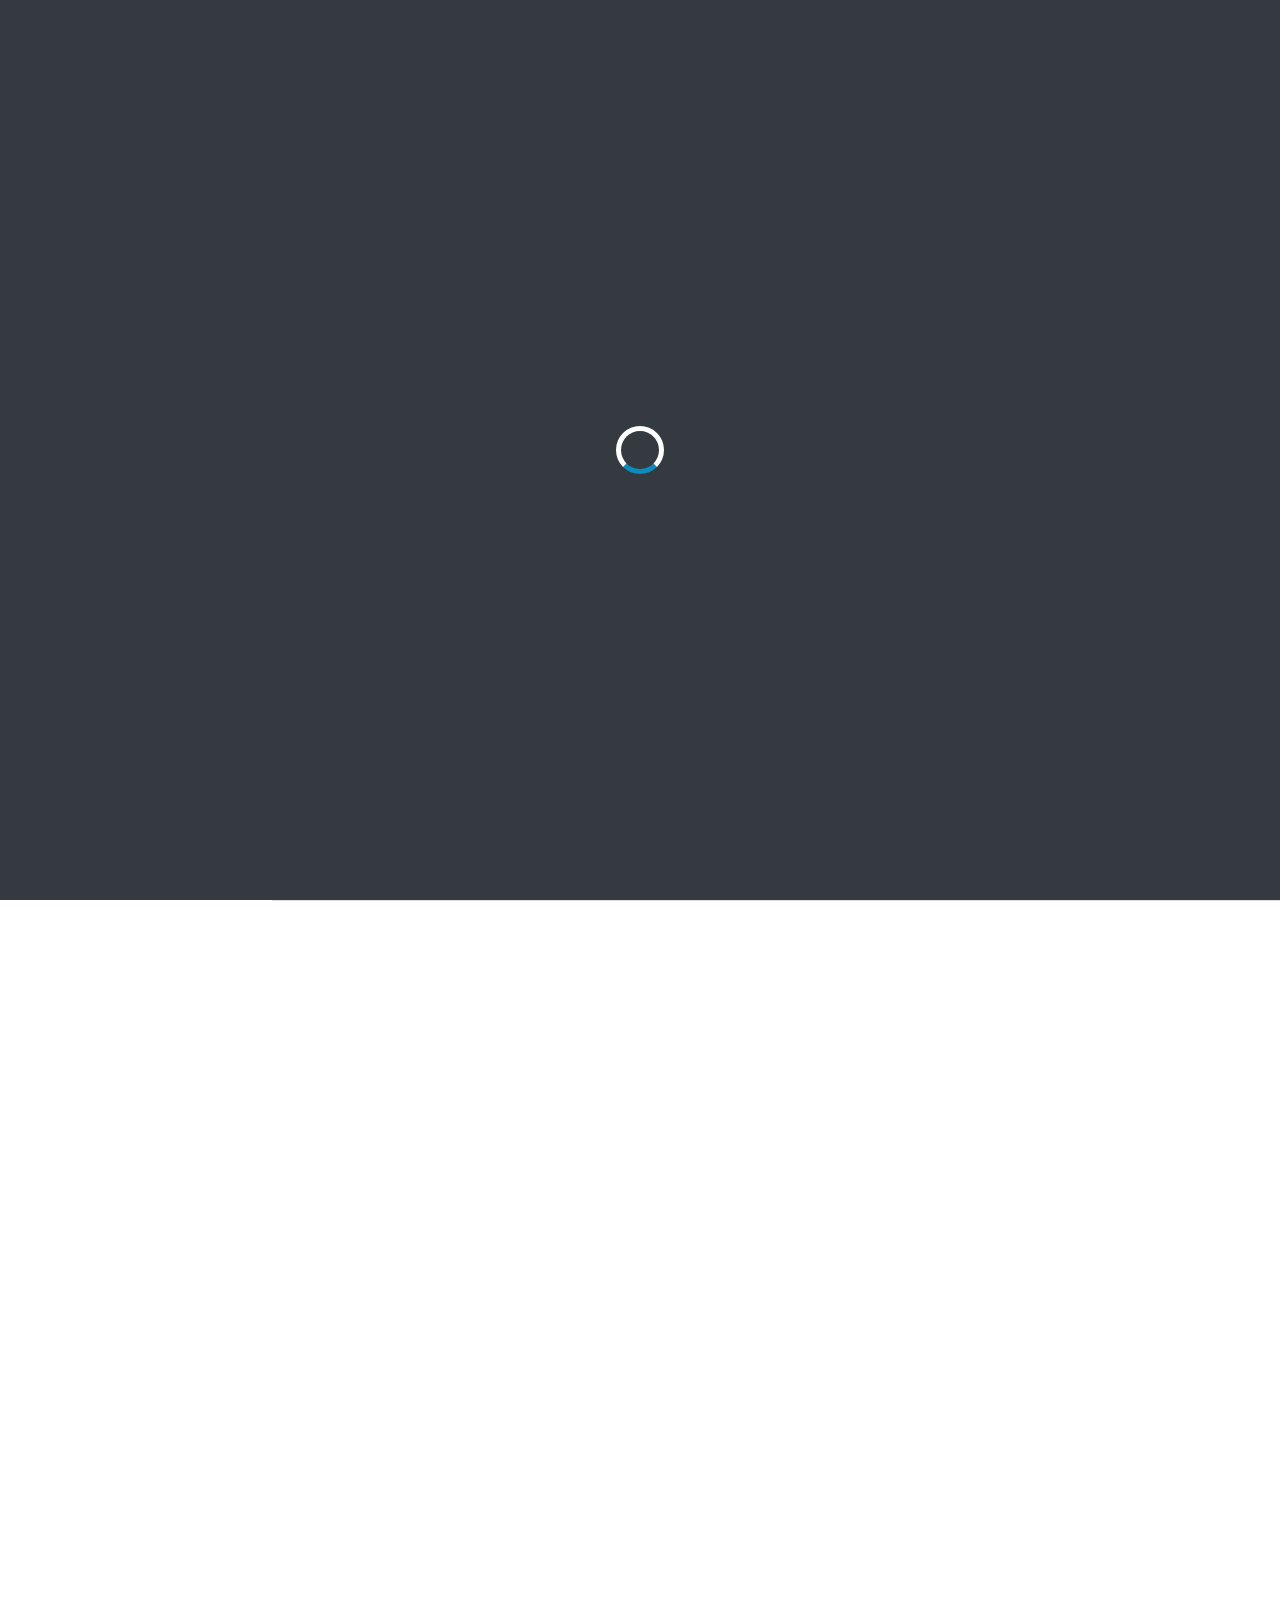
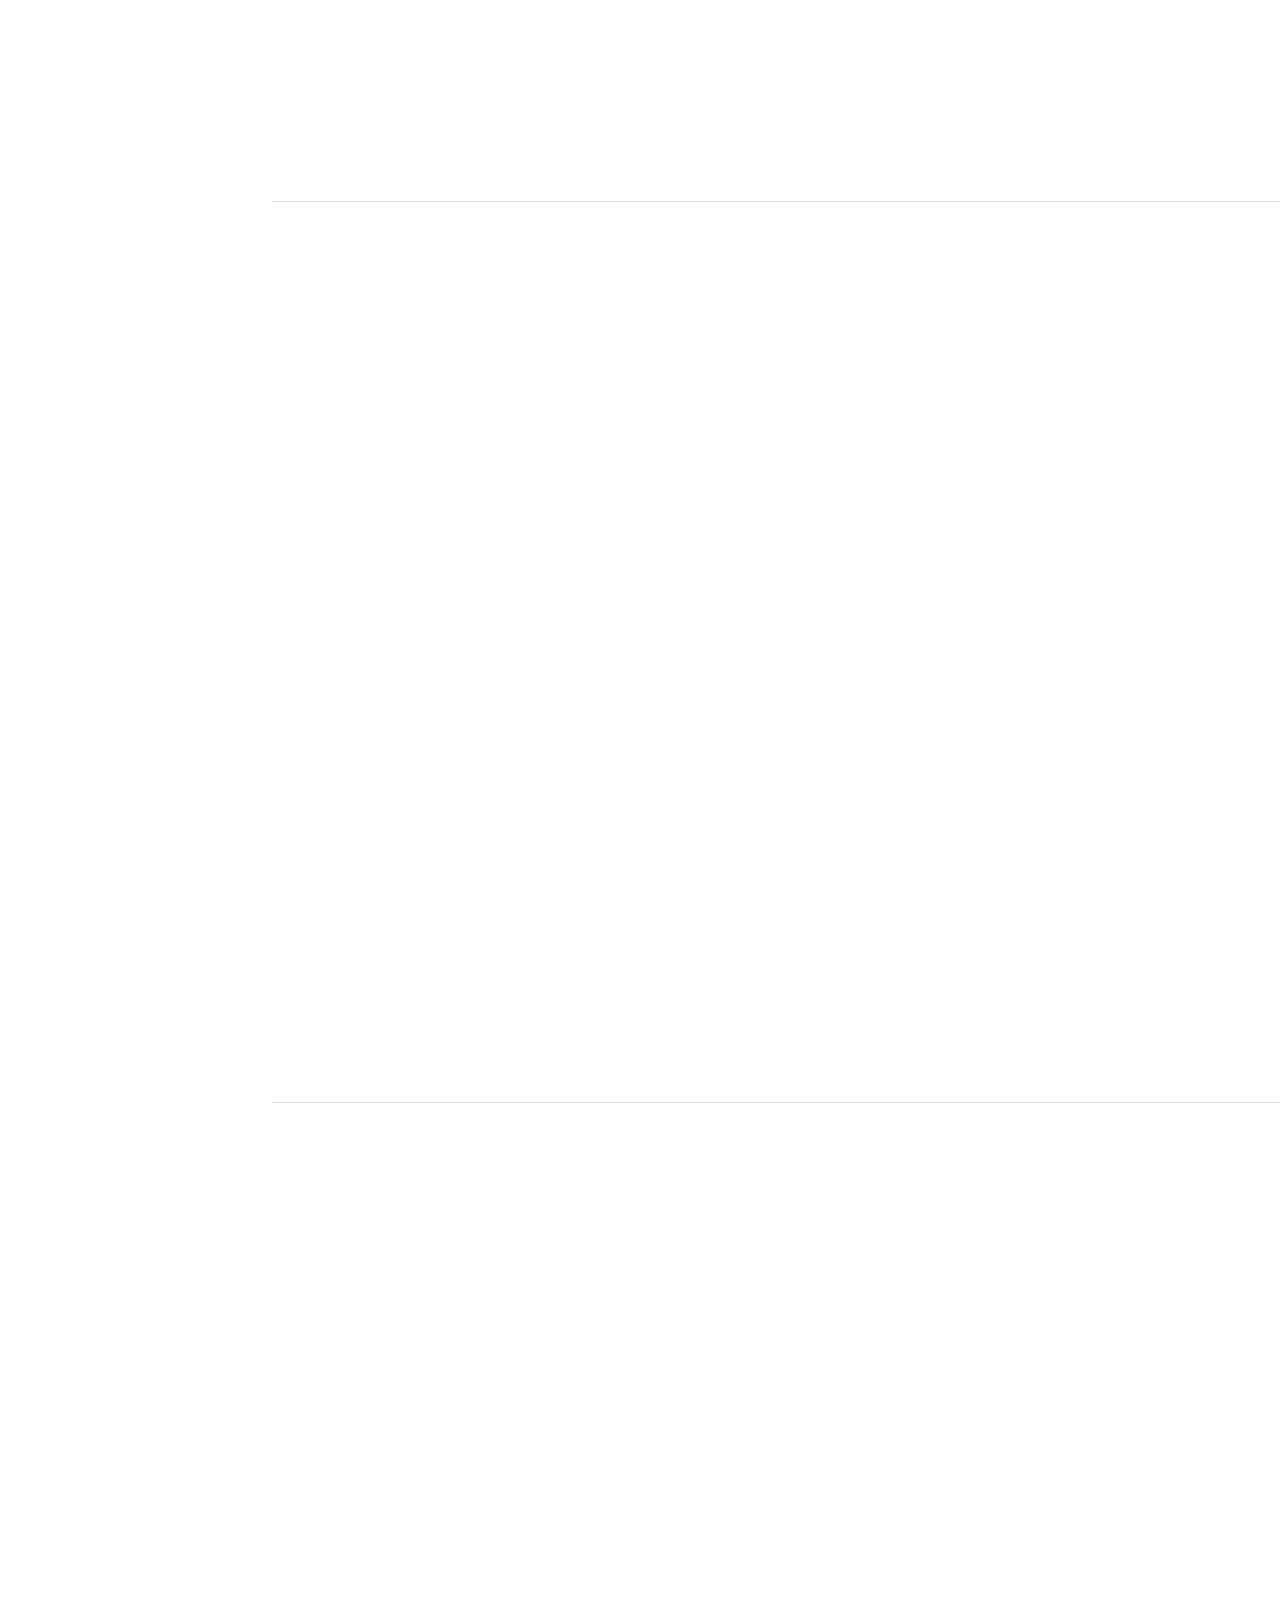
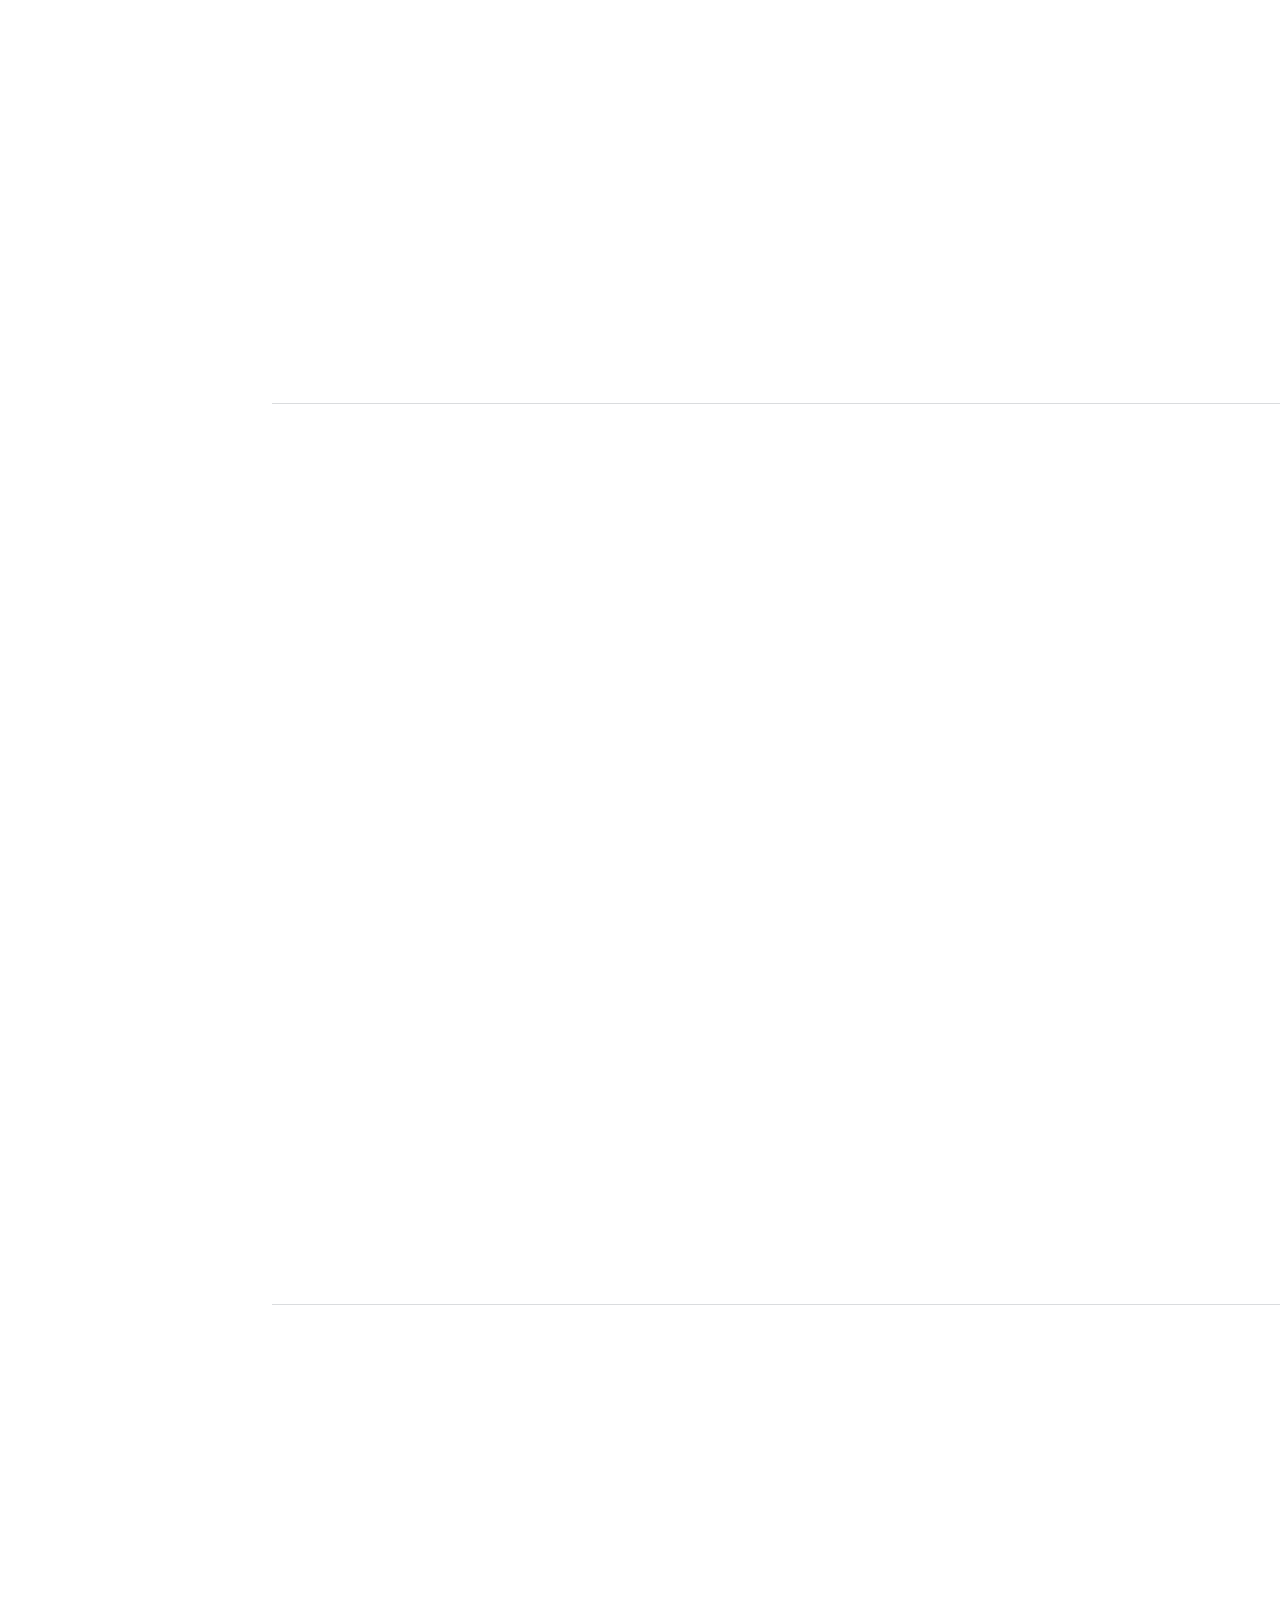
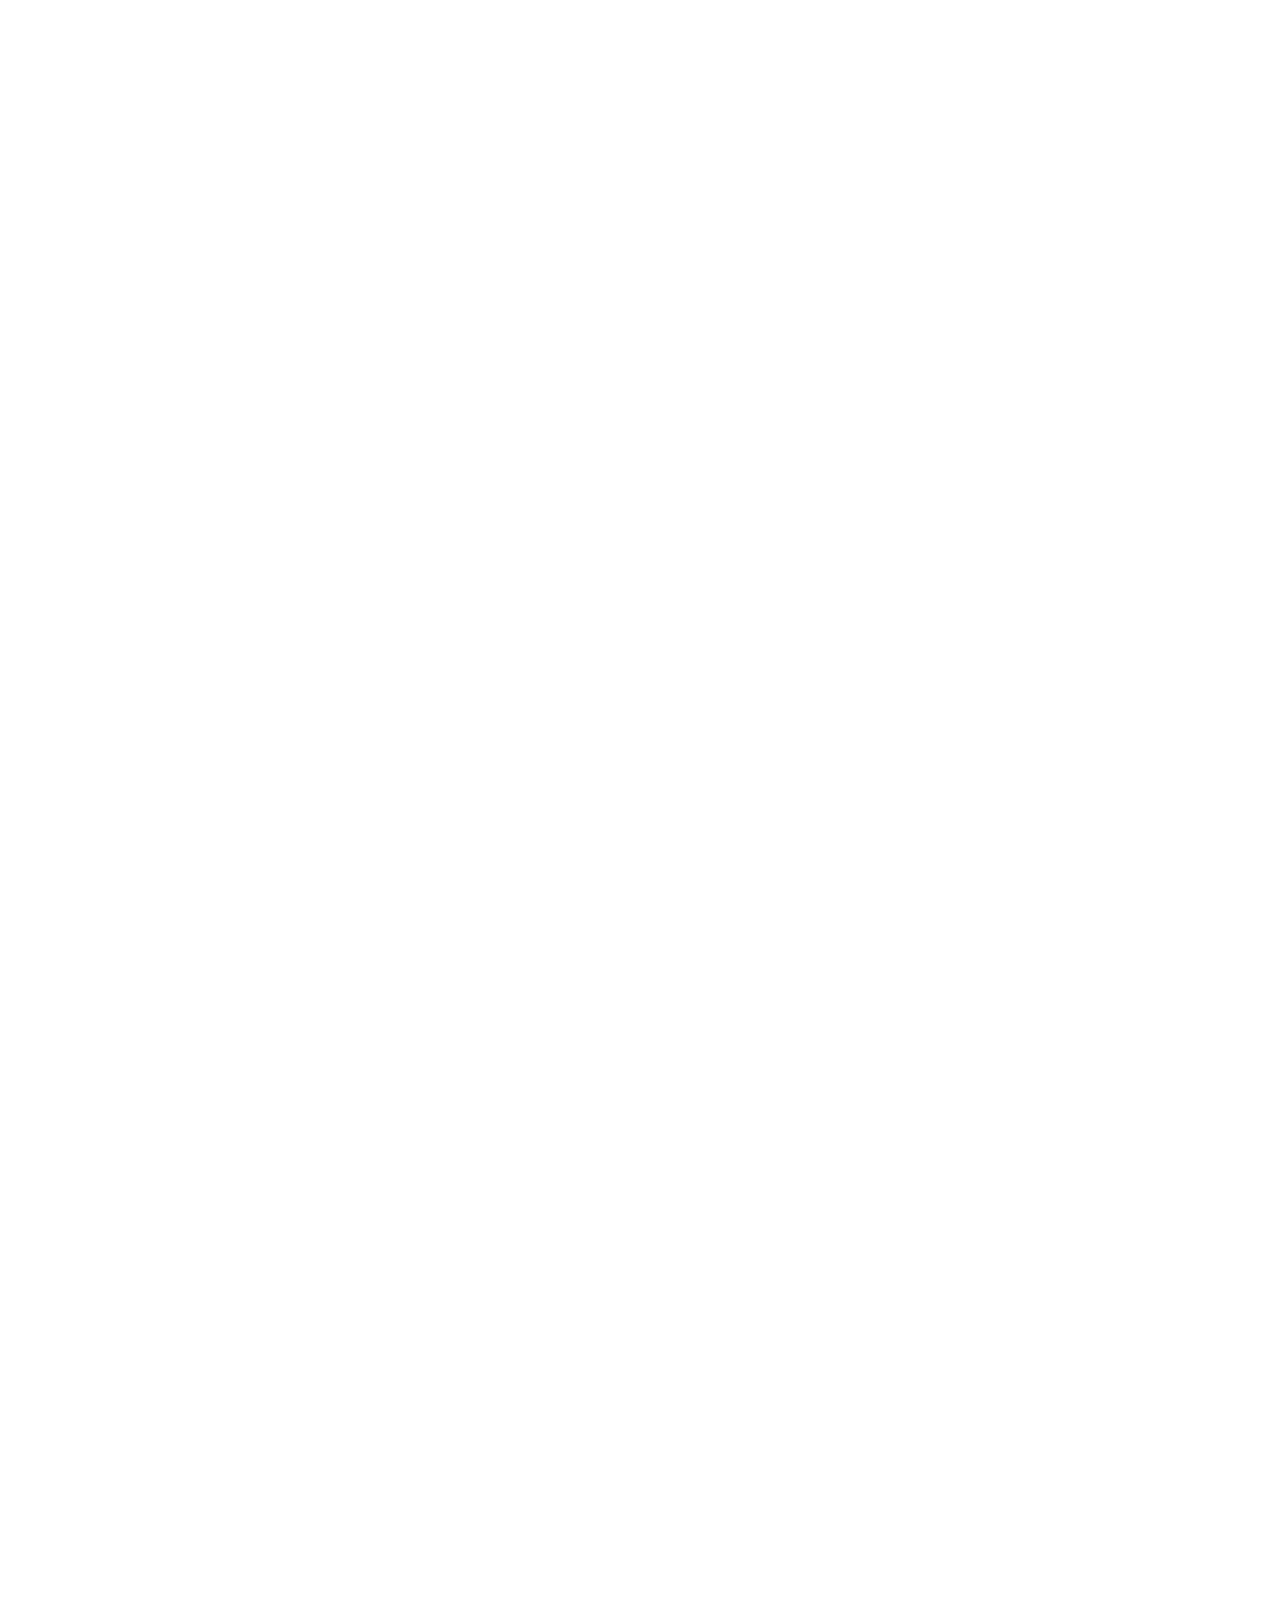
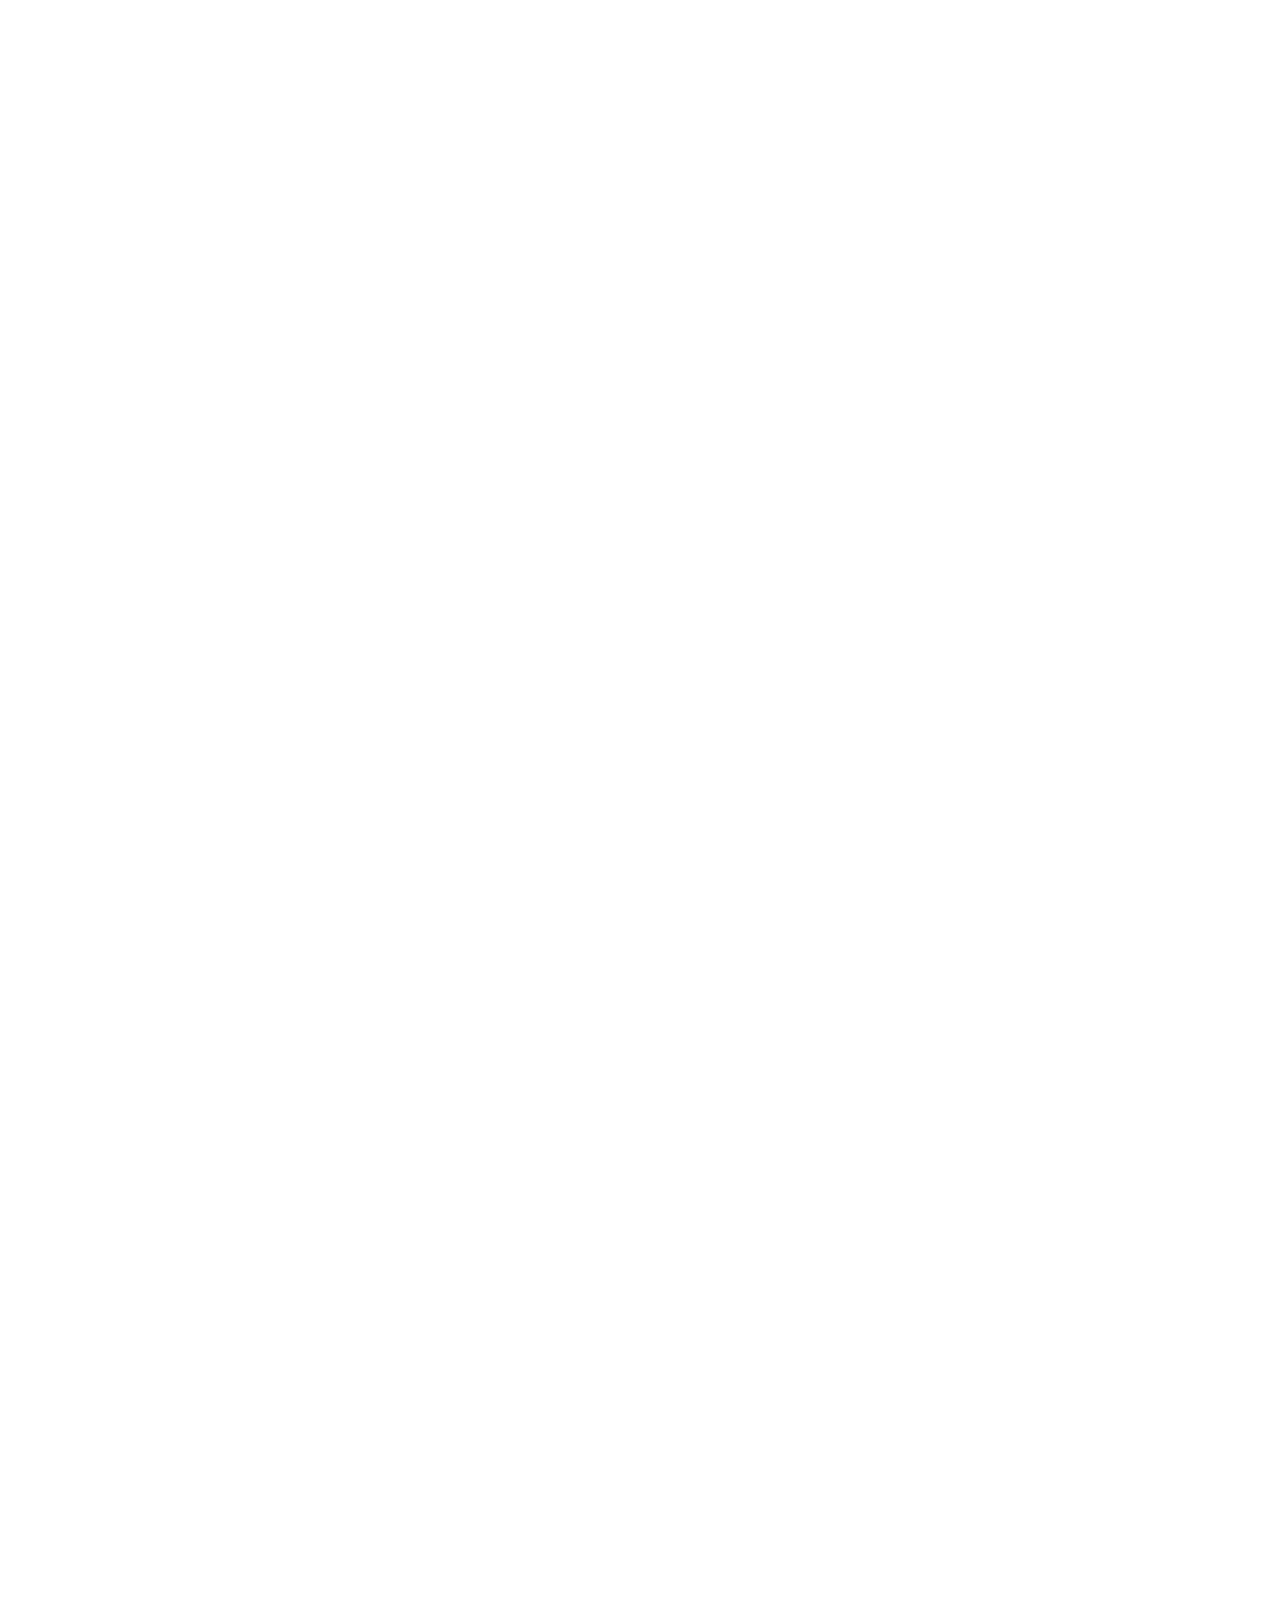
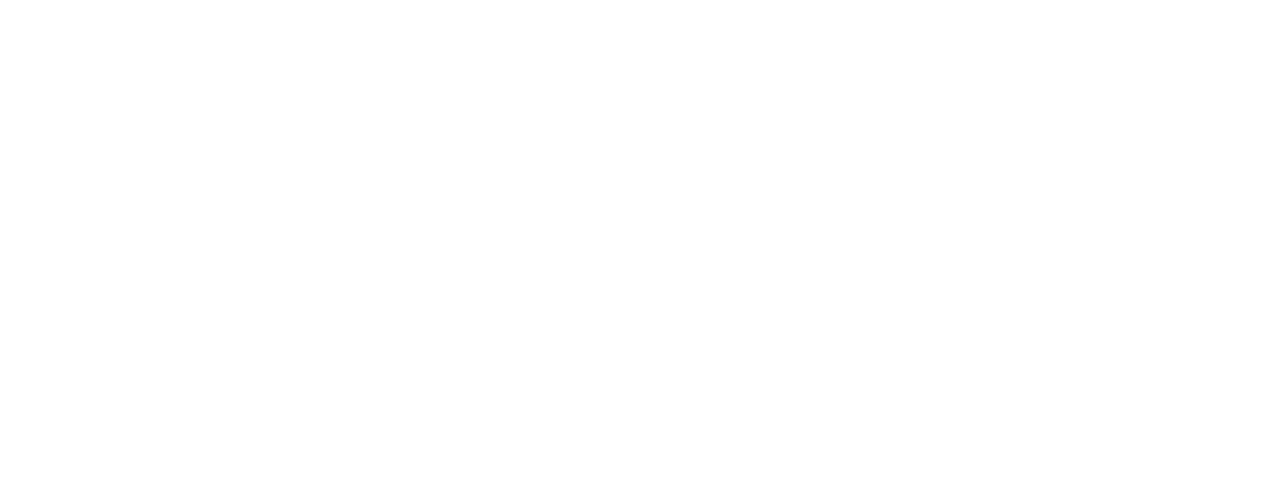
==== index.html @ 00aa9424 "update" ====
<!DOCTYPE html>
<html lang="en">
    <head>
        <meta charset="utf-8" />
        <meta name="viewport" content="width=device-width, initial-scale=1, shrink-to-fit=no" />
        <meta name="description" content="Portfolio Website" />
        <meta name="author" content="Arief Nur Hidayah" />
        <title>Arief Nur Hidayah</title>
        <link rel="shortcut icon" href="https://eu.ui-avatars.com/api/?background=FFFFFF&color=0D8ABC&name=arief&length=1&bold=1" type="image/x-icon" />
        <!-- Font Awesome icons (free version)-->
        <script src="https://use.fontawesome.com/releases/v6.3.0/js/all.js" crossorigin="anonymous"></script>
        <!-- Google fonts-->
        <link href="https://fonts.googleapis.com/css?family=Saira+Extra+Condensed:500,700" rel="stylesheet" type="text/css" />
        <link href="https://fonts.googleapis.com/css?family=Muli:400,400i,800,800i" rel="stylesheet" type="text/css" />
        <!-- Core theme CSS (includes Bootstrap)-->
        <link href="css/styles.css" rel="stylesheet" />
        <meta name="robots" content="noindex, nofollow" />
        <link href="https://unpkg.com/aos@2.3.1/dist/aos.css" rel="stylesheet" />
    </head>
    <body id="page-top">
        <div id="loader-wrapper">
            <span class="loader"></span>
        </div>
        <!-- Navigation-->
        <nav class="navbar navbar-expand-lg navbar-dark bg-primary fixed-top" id="sideNav">
            <a class="navbar-brand js-scroll-trigger" href="#page-top">
                <span class="d-block d-lg-none">Arief Nur Hidayah</span>
                <span class="d-none d-lg-block"><img class="img-fluid img-profile rounded-circle mx-auto mb-2" src="images/profile-picture.jpeg" alt="Profile Picture" /></span>
            </a>
            <button class="navbar-toggler" type="button" data-bs-toggle="collapse" data-bs-target="#navbarResponsive" aria-controls="navbarResponsive" aria-expanded="false" aria-label="Toggle navigation"><span class="navbar-toggler-icon"></span></button>
            <div class="collapse navbar-collapse" id="navbarResponsive">
                <ul class="navbar-nav">
                    <li class="nav-item"><a class="nav-link js-scroll-trigger" href="#about">About</a></li>
                    <li class="nav-item"><a class="nav-link js-scroll-trigger" href="#skills">Skills</a></li>
                    <li class="nav-item"><a class="nav-link js-scroll-trigger" href="#experience">Experience</a></li>
                    <li class="nav-item"><a class="nav-link js-scroll-trigger" href="#education">Education</a></li>
                    <li class="nav-item"><a class="nav-link js-scroll-trigger" href="#awards">Awards</a></li>
                    <li class="nav-item"><a class="nav-link js-scroll-trigger" href="#portfolio">Portfolio</a></li>
                </ul>
            </div>
        </nav>
        <!-- Page Content-->
        <div class="container-fluid p-0" data-bs-spy="scroll" data-bs-target="#sideNav">
            <!-- About-->
            <section class="resume-section" id="about">
                <div class="resume-section-content">
                    <h1 class="mb-0" data-aos="fade-right">
                        Hi!<br/> I'm
                        <span class="text-primary">Arief Nur Hidayah</span>
                    </h1>
                    <div class="subheading mb-5" data-aos="fade-left">
                        Full Stack Developer | Indonesia |
                        <a href="mailto:ariefnhidayah@gmail.com">ariefnhidayah@gmail.com</a>
                    </div>
                    <p class="lead mb-2" data-aos="fade-up">I'm a full stack developer graduated from Mercu Buana University. I'm ready to learn a new technology or stack programming to improve my skill.</p>
                    <a href="https://glints-dashboard.s3.ap-southeast-1.amazonaws.com/resume/a5252f19d814ef64b43df3a1a3c7d1d3.pdf" target="_blank" class="btn btn-primary mb-5 text-white" data-aos="fade-up">Download My CV</a>
                    <div class="social-icons" data-aos="fade-up">
                        <a class="social-icon" target="_blank" href="https://www.linkedin.com/in/arief-nur-hidayah/"><i class="fab fa-linkedin-in"></i></a>
                        <a class="social-icon" target="_blank" href="https://github.com/ariefnhidayah"><i class="fab fa-github"></i></a>
                    </div>
                </div>
            </section>
            <hr class="m-0" />
            <!-- Skills-->
            <section class="resume-section" id="skills">
                <div class="resume-section-content">
                    <h2 class="mb-5" data-aos="fade-up">Skills</h2>
                    <div class="subheading mb-1" data-aos="fade-right">Programming Languages</div>
                    <div class="mb-3">
                        <img data-aos="fade-right" data-aos-duration="200" src="https://upload.wikimedia.org/wikipedia/commons/thumb/d/d4/Javascript-shield.svg/1200px-Javascript-shield.svg.png" style="height: 40px;" title="Javascript" />
                        <img data-aos="fade-right" data-aos-duration="400" src="https://www.svgrepo.com/show/452088/php.svg" style="height: 40px;" title="PHP" />
                        <img data-aos="fade-right" data-aos-duration="600" src="https://upload.wikimedia.org/wikipedia/commons/thumb/9/91/Dart-logo-icon.svg/2048px-Dart-logo-icon.svg.png" style="height: 40px;" title="Dart" />
                        <img data-aos="fade-right" data-aos-duration="800" src="https://upload.wikimedia.org/wikipedia/commons/thumb/4/4c/Typescript_logo_2020.svg/512px-Typescript_logo_2020.svg.png" style="height: 40px;" title="Typescript" />
                    </div>
                    <div class="subheading mb-1" data-aos="fade-right">Frameworks / Libraries</div>
                    <div class="mb-3">
                        <img data-aos="fade-right" data-aos-duration="200" src="https://cdn.freebiesupply.com/logos/large/2x/bootstrap-4-logo-svg-vector.svg" style="height: 40px;" title="Bootstrap" />
                        <img data-aos="fade-right" data-aos-duration="400" src="https://www.svgrepo.com/show/303425/codeigniter-logo.svg" style="height: 40px;" title="Codeigniter" />
                        <img data-aos="fade-right" data-aos-duration="600" src="https://cdn.worldvectorlogo.com/logos/laravel-2.svg" style="height: 40px;" title="Laravel" />
                        <img data-aos="fade-right" data-aos-duration="800" src="https://cdn.iconscout.com/icon/free/png-256/free-jquery-8-1175153.png" style="height: 40px;" title="JQuery" />
                        <img data-aos="fade-right" data-aos-duration="1000" src="https://encrypted-tbn0.gstatic.com/images?q=tbn:ANd9GcTFCBvcuDMmPb_mySksSVQt_zJHBaLe0oA2y7iv0464NVpoz-yvzBj3Som6f4QjLHImP9o&usqp=CAU" style="height: 40px;" title="Vue JS" />
                        <img data-aos="fade-right" data-aos-duration="1200" src="https://seeklogo.com/images/V/vuetify-logo-3BCF73C928-seeklogo.com.png" style="height: 40px;" title="Vuetify" />
                        <img data-aos="fade-right" data-aos-duration="1400" src="https://uxwing.com/wp-content/themes/uxwing/download/brands-and-social-media/nuxt-js-icon.png" style="height: 40px;" title="Nuxt JS" />
                        <img data-aos="fade-right" data-aos-duration="1600" src="https://seeklogo.com/images/N/nodejs-logo-FBE122E377-seeklogo.com.png" style="height: 40px;" title="Node JS" />
                        <img data-aos="fade-right" data-aos-duration="1800" src="https://adware-technologies.s3.amazonaws.com/uploads/technology/thumbnail/20/express-js.png" style="height: 40px;" title="Express JS" />
                        <img data-aos="fade-right" data-aos-duration="2000" src="https://storage.googleapis.com/cms-storage-bucket/0dbfcc7a59cd1cf16282.png" title="Flutter" style="height: 40px;" />
                    </div>
                    <div class="subheading mb-1" data-aos="fade-right">Databases</div>
                    <div class="mb-3">
                        <img data-aos="fade-right" data-aos-duration="200" src="https://www.svgrepo.com/show/303251/mysql-logo.svg" style="height: 40px;" title="MySQL" />
                        <img data-aos="fade-right" data-aos-duration="400" src="https://cdn.iconscout.com/icon/free/png-256/free-postgresql-11-1175122.png" style="height: 40px;" title="PostgreSQL" />
                    </div>
                    <div class="subheading mb-1" data-aos="fade-right">Other Tools</div>
                    <div class="mb-3">
                        <img data-aos="fade-right" data-aos-duration="200" src="https://cdn-icons-png.flaticon.com/512/733/733609.png" title="Github" style="height: 40px;" />
                        <img data-aos="fade-right" data-aos-duration="400" src="https://cdn4.iconfinder.com/data/icons/logos-and-brands/512/144_Gitlab_logo_logos-512.png" title="Gitlab" style="height: 40px;" />
                        <img data-aos="fade-right" data-aos-duration="600" src="https://seeklogo.com/images/B/bitbucket-logo-D072214725-seeklogo.com.png" title="Bitbucket" style="height: 40px;" />
                        <img data-aos="fade-right" data-aos-duration="800" src="https://raw.githubusercontent.com/tandpfun/skill-icons/main/icons/Postman.svg" title="Postman" style="height: 40px;" />
                        <img data-aos="fade-right" data-aos-duration="1000" src="https://seeklogo.com/images/S/swagger-logo-A49F73BAF4-seeklogo.com.png" title="Swagger" style="height: 40px;" />
                    </div>
                </div>
            </section>
            <hr class="m-0" />
            <!-- Experience-->
            <section class="resume-section" id="experience">
                <div class="resume-section-content">
                    <h2 class="mb-5" data-aos="fade-up">Experience</h2>
                    <div class="d-flex flex-column flex-md-row justify-content-between mb-5">
                        <div class="flex-grow-1">
                            <h3 class="mb-0" data-aos="fade-up" data-aos-duration="1000">Full Stack Developer</h3>
                            <div class="subheading mb-3" data-aos="fade-up" data-aos-duration="1000">PT. Tokomanamana Nasional Indonesia | Fulltime</div>
                            <div data-aos="fade-up" data-aos-duration="1500" style="display: inline-block;">
                                <ul>
                                    <li>Working with development team to create new features or change existing features, and fix errors in the application.</li>
                                    <li>Ensure the code runs according to the requirements that have been created.</li>
                                    <li>Deploying code to the production server.</li>
                                    <li>Create API documentation with Postman.</li>
                                    <li>Develop new application / maintenance existing application.</li>
                                    <li>Integrating one application with other related applications.</li>
                                    <li>Create apps from scratch.</li>
                                </ul>
                                <div class="mt-4 mb-3">
                                    <img src="https://www.w3.org/html/logo/downloads/HTML5_Logo_64.png" style="height: 40px;" title="HTML" />
                                    <img src="https://seeklogo.com/images/C/css3-logo-8724075274-seeklogo.com.png" style="height: 40px;" title="CSS" />
                                    <img src="https://upload.wikimedia.org/wikipedia/commons/thumb/d/d4/Javascript-shield.svg/1200px-Javascript-shield.svg.png" style="height: 40px;" title="Javascript" />
                                    <img src="https://www.svgrepo.com/show/452088/php.svg" style="height: 40px;" title="PHP" />
                                    <img src="https://upload.wikimedia.org/wikipedia/commons/thumb/9/91/Dart-logo-icon.svg/2048px-Dart-logo-icon.svg.png" style="height: 40px;" title="Dart" />
                                    <img src="https://cdn.freebiesupply.com/logos/large/2x/bootstrap-4-logo-svg-vector.svg" style="height: 40px;" title="Bootstrap" />
                                    <img src="https://www.svgrepo.com/show/303425/codeigniter-logo.svg" style="height: 40px;" title="Codeigniter" />
                                    <img src="https://cdn.iconscout.com/icon/free/png-256/free-jquery-8-1175153.png" style="height: 40px;" title="JQuery" />
                                    <img src="https://encrypted-tbn0.gstatic.com/images?q=tbn:ANd9GcTFCBvcuDMmPb_mySksSVQt_zJHBaLe0oA2y7iv0464NVpoz-yvzBj3Som6f4QjLHImP9o&usqp=CAU" style="height: 40px;" title="Vue JS" />
                                    <img src="https://seeklogo.com/images/V/vuetify-logo-3BCF73C928-seeklogo.com.png" style="height: 40px;" title="Vuetify" />
                                    <img src="https://uxwing.com/wp-content/themes/uxwing/download/brands-and-social-media/nuxt-js-icon.png" style="height: 40px;" title="Nuxt JS" />
                                    <img src="https://seeklogo.com/images/N/nodejs-logo-FBE122E377-seeklogo.com.png" style="height: 40px;" title="Node JS" />
                                    <img src="https://adware-technologies.s3.amazonaws.com/uploads/technology/thumbnail/20/express-js.png" style="height: 40px;" title="Express JS" />
                                    <img src="https://www.svgrepo.com/show/303251/mysql-logo.svg" style="height: 40px;" title="MySQL" />
                                    <img src="https://cdn.iconscout.com/icon/free/png-256/free-postgresql-11-1175122.png" style="height: 40px;" title="PostgreSQL" />
                                    <img src="https://raw.githubusercontent.com/tandpfun/skill-icons/main/icons/Postman.svg" title="Postman" style="height: 40px;" />
                                    <img src="https://seeklogo.com/images/S/swagger-logo-A49F73BAF4-seeklogo.com.png" title="Swagger" style="height: 40px;" />
                                    <img src="https://storage.googleapis.com/cms-storage-bucket/0dbfcc7a59cd1cf16282.png" title="Flutter" style="height: 40px;" />
                                    <img src="https://git-scm.com/images/logos/downloads/Git-Icon-1788C.png" title="Git" style="height: 40px;" />
                                    <img src="https://cdn4.iconfinder.com/data/icons/logos-and-brands/512/144_Gitlab_logo_logos-512.png" title="Gitlab" style="height: 40px;" />
                                    <img src="https://seeklogo.com/images/B/bitbucket-logo-D072214725-seeklogo.com.png" title="Bitbucket" style="height: 40px;" />
                                </div>
                            </div>
                        </div>
                        <div class="flex-shrink-0" data-aos="fade-up" data-aos-duration="1000"><span class="text-primary">November 2019 - Oktober 2023</span></div>
                    </div>
                    <div class="d-flex flex-column flex-md-row justify-content-between mb-5" style="display: none !important;">
                        <div class="flex-grow-1">
                            <h3 class="mb-0">Backend Developer</h3>
                            <div class="subheading mb-3">PT. Solutech Inovasi Teknologi | Freelance</div>
                            <ul>
                                <li>Develop API with framework Express JS</li>
                                <li>Ensure the code runs according to the requirements that have been created.</li>
                                <li>Working with development team to create a new features or update existing features, and fix errors in the application.</li>
                                <li>Create API documentation with Postman.</li>
                                <li>Create and develop other features needed.</li>
                            </ul>
                            <div>
                                <img src="https://seeklogo.com/images/N/nodejs-logo-FBE122E377-seeklogo.com.png" style="height: 40px;" title="Node JS" />
                                <img src="https://adware-technologies.s3.amazonaws.com/uploads/technology/thumbnail/20/express-js.png" style="height: 40px;" title="Express JS" />
                                <img src="https://www.svgrepo.com/show/303251/mysql-logo.svg" style="height: 40px;" title="MySQL" />
                                <img src="https://raw.githubusercontent.com/tandpfun/skill-icons/main/icons/Postman.svg" title="Postman" style="height: 40px;" />
                                <img src="https://git-scm.com/images/logos/downloads/Git-Icon-1788C.png" title="Git" style="height: 40px;" />
                                <img src="https://seeklogo.com/images/B/bitbucket-logo-D072214725-seeklogo.com.png" title="Bitbucket" style="height: 40px;" />
                            </div>
                        </div>
                        <div class="flex-shrink-0"><span class="text-primary">November 2021 - December 2021</span></div>
                    </div>
                </div>
            </section>
            <hr class="m-0" />
            <!-- Education-->
            <section class="resume-section" id="education">
                <div class="resume-section-content">
                    <h2 class="mb-5" data-aos="fade-up">Education</h2>
                    <div class="d-flex flex-column flex-md-row justify-content-between mb-5" data-aos="fade-up" data-aos-duration="500">
                        <div class="flex-grow-1">
                            <h3 class="mb-0">Mercu Buana University</h3>
                            <div class="subheading mb-3">Bachelor's Degree Informatics</div>
                            <!-- <p>GPA: 3.71</p> -->
                        </div>
                        <div class="flex-shrink-0"><span class="text-primary">2018 - 2023</span></div>
                    </div>
                    <div class="d-flex flex-column flex-md-row justify-content-between" data-aos="fade-up" data-aos-duration="1000">
                        <div class="flex-grow-1">
                            <h3 class="mb-0">SMK Negeri 1 Tangerang</h3>
                            <div class="subheading mb-3">Department of Computer Network Engineering</div>
                        </div>
                        <div class="flex-shrink-0"><span class="text-primary">2015 - 2018</span></div>
                    </div>
                </div>
            </section>
            <hr class="m-0" />
            <!-- Awards-->
            <section class="resume-section" id="awards">
                <div class="resume-section-content">
                    <h2 class="mb-5" data-aos="fade-up">Awards & Certifications</h2>
                    <ul class="mb-0" data-aos="fade-up" data-aos-duration="1000">
                        <li>
                            <a href="https://drive.google.com/file/d/1oieNLKjTUBnnkk94AqMRsbR0LltN6oT4/view" target="_blank">1st Place - University of Mercu Buana - Facuty of Computer Science Competition 2021</a>
                        </li>
                        <li><a href="https://drive.google.com/file/d/1pC564NYSnlnI0xOogs2sgCMhNiOTWpF0/view" target="_blank">Flutter Mobile Developer Certification 2021 - Buildwithangga</a></li>
                        <li>
                            <a href="https://drive.google.com/file/d/1PRnMQATeR-A-DtLyDAK3wgwuSAfBHHfe/view" target="_blank">Struktur Data Javascript Certification 2021 - Buildwithangga</a>
                        </li>
                        <li><a href="https://drive.google.com/file/d/10EOm0AwK2b7ZP_wwilkvuLobLt9GF9jg/view" target="_blank">Full-Stack Golang & Vue JS 2021 - Buildwithangga</a></li>
                    </ul>
                </div>
            </section>
            <hr class="m-0" />
            <section class="resume-section" id="portfolio">
                <div class="resume-section-content">
                    <h2 class="mb-5" data-aos="fade-up">Portfolio</h2>
                    <div class="subheading mb-3" data-aos="fade-up">Web Development</div>
                    <div class="card mb-4 card-project" data-aos="fade-up">
                        <div class="row g-0">
                            <div class="col-sm-3">
                                <a href="images/portfolio/aquastore/aquastore-front.png" data-toggle="lightbox">
                                    <img src="images/portfolio/aquastore/aquastore-front.png" class="card-img" alt="Aquastore" />
                                </a>
                            </div>
                            <div class="col-md-9">
                                <div class="card-body">
                                    <h5 class="card-title">Aquastore</h5>
                                    <p class="card-text">Aquastore is a marketplace platform for purchasing ornamental fish. This project was created for a college assignment.</p>
                                    <div>
                                        <img src="https://www.w3.org/html/logo/downloads/HTML5_Logo_64.png" style="height: 40px;" title="HTML" />
                                        <img src="https://seeklogo.com/images/C/css3-logo-8724075274-seeklogo.com.png" style="height: 40px;" title="CSS" />
                                        <img src="https://upload.wikimedia.org/wikipedia/commons/thumb/d/d4/Javascript-shield.svg/1200px-Javascript-shield.svg.png" style="height: 40px;" title="Javascript" />
                                        <img src="https://encrypted-tbn0.gstatic.com/images?q=tbn:ANd9GcTFCBvcuDMmPb_mySksSVQt_zJHBaLe0oA2y7iv0464NVpoz-yvzBj3Som6f4QjLHImP9o&usqp=CAU" style="height: 40px;" title="Vue JS" />
                                        <img src="https://seeklogo.com/images/V/vuetify-logo-3BCF73C928-seeklogo.com.png" style="height: 40px;" title="Vuetify" />
                                        <img src="https://seeklogo.com/images/N/nodejs-logo-FBE122E377-seeklogo.com.png" style="height: 40px;" title="Node JS" />
                                        <img src="https://adware-technologies.s3.amazonaws.com/uploads/technology/thumbnail/20/express-js.png" style="height: 40px;" title="Express JS" />
                                        <img src="https://www.svgrepo.com/show/303251/mysql-logo.svg" style="height: 40px;" title="MySQL" />
                                        <img src="https://cdn-icons-png.flaticon.com/512/733/733609.png" title="Github" style="height: 40px;" />
                                        <img src="https://raw.githubusercontent.com/tandpfun/skill-icons/main/icons/Postman.svg" title="Postman" style="height: 40px;" />
                                    </div>
                                    <a href="https://aquastoreid.com" class="btn btn-outline-primary mt-4" target="_blank">Link</a>
                                </div>
                            </div>
                        </div>
                    </div>
                    <div class="card mb-4 card-project" data-aos="fade-up">
                        <div class="row g-0">
                            <div class="col-sm-3">
                                <a href="images/portfolio/bwastartup/bwastartup-front.png" data-toggle="lightbox">
                                    <img src="images/portfolio/bwastartup/bwastartup-front.png" class="card-img" alt="Start Up Campaign" />
                                </a>
                            </div>
                            <div class="col-md-9">
                                <div class="card-body">
                                    <h5 class="card-title">Start Up Campaign</h5>
                                    <p class="card-text">Start Up Campaign is a platform for new start up for search investor with a campaign. This project was created for finished course Full Stack Golang & Vue JS in Buildwithangga.</p>
                                    <div>
                                        <img src="https://www.w3.org/html/logo/downloads/HTML5_Logo_64.png" style="height: 40px;" title="HTML" />
                                        <img src="https://seeklogo.com/images/C/css3-logo-8724075274-seeklogo.com.png" style="height: 40px;" title="CSS" />
                                        <img src="https://upload.wikimedia.org/wikipedia/commons/thumb/d/d4/Javascript-shield.svg/1200px-Javascript-shield.svg.png" style="height: 40px;" title="Javascript" />
                                        <img src="https://cdn.icon-icons.com/icons2/2699/PNG/512/golang_logo_icon_171073.png" title="Go Lang" style="height: 40px;" />
                                        <img src="https://encrypted-tbn0.gstatic.com/images?q=tbn:ANd9GcTFCBvcuDMmPb_mySksSVQt_zJHBaLe0oA2y7iv0464NVpoz-yvzBj3Som6f4QjLHImP9o&usqp=CAU" style="height: 40px;" title="Vue JS" />
                                        <img src="https://seeklogo.com/images/N/nodejs-logo-FBE122E377-seeklogo.com.png" style="height: 40px;" title="Node JS" />
                                        <img src="https://www.svgrepo.com/show/303251/mysql-logo.svg" style="height: 40px;" title="MySQL" />
                                        <img src="https://cdn-icons-png.flaticon.com/512/733/733609.png" title="Github" style="height: 40px;" />
                                        <img src="https://raw.githubusercontent.com/tandpfun/skill-icons/main/icons/Postman.svg" title="Postman" style="height: 40px;" />
                                    </div>
                                </div>
                            </div>
                        </div>
                    </div>
                    <div class="card mb-4 card-project" data-aos="fade-up">
                        <div class="row g-0">
                            <div class="col-sm-3">
                                <a href="images/portfolio/lpn/legalitas perizinan nasional-front.png" data-toggle="lightbox">
                                    <img src="images/portfolio/lpn/legalitas perizinan nasional-front.png" class="card-img" alt="Legalitas Perizinan Nasional" />
                                </a>
                            </div>
                            <div class="col-md-9">
                                <div class="card-body">
                                    <h5 class="card-title">Legalitas Perizinan Nasional</h5>
                                    <p class="card-text">Legalitas Perizinan Nasional is a company profile for construction certificate making services.</p>
                                    <div>
                                        <img src="https://www.w3.org/html/logo/downloads/HTML5_Logo_64.png" style="height: 40px;" title="HTML" />
                                        <img src="https://seeklogo.com/images/C/css3-logo-8724075274-seeklogo.com.png" style="height: 40px;" title="CSS" />
                                        <img src="https://upload.wikimedia.org/wikipedia/commons/thumb/d/d4/Javascript-shield.svg/1200px-Javascript-shield.svg.png" style="height: 40px;" title="Javascript" />
                                        <img src="https://www.svgrepo.com/show/452088/php.svg" style="height: 40px;" title="PHP" />
                                        <img src="https://www.svgrepo.com/show/303425/codeigniter-logo.svg" style="height: 40px;" title="Codeigniter" />
                                        <img src="https://cdn.freebiesupply.com/logos/large/2x/bootstrap-4-logo-svg-vector.svg" style="height: 40px;" title="Bootstrap" />
                                        <img src="https://cdn.iconscout.com/icon/free/png-256/free-jquery-8-1175153.png" style="height: 40px;" title="JQuery" />
                                        <img src="https://www.svgrepo.com/show/303251/mysql-logo.svg" style="height: 40px;" title="MySQL" />
                                        <img src="https://cdn-icons-png.flaticon.com/512/733/733609.png" title="Github" style="height: 40px;" />
                                    </div>
                                    <a href="https://legalitasperizinannasional.com/" class="btn btn-outline-primary mt-4" target="_blank">Link</a>
                                </div>
                            </div>
                        </div>
                    </div>
                    <div class="card mb-4 card-project" data-aos="fade-up">
                        <div class="row g-0">
                            <div class="col-sm-3">
                                <a href="images/portfolio/milenia/milenia-front.png" data-toggle="lightbox">
                                    <img src="images/portfolio/milenia/milenia-front.png" class="card-img" alt="Milenia" />
                                </a>
                            </div>
                            <div class="col-md-9">
                                <div class="card-body">
                                    <h5 class="card-title">Milenia</h5>
                                    <p class="card-text">Milenia is a platform for selling furniture brands with the name Milenia.</p>
                                    <div>
                                        <img src="https://www.w3.org/html/logo/downloads/HTML5_Logo_64.png" style="height: 40px;" title="HTML" />
                                        <img src="https://seeklogo.com/images/C/css3-logo-8724075274-seeklogo.com.png" style="height: 40px;" title="CSS" />
                                        <img src="https://upload.wikimedia.org/wikipedia/commons/thumb/d/d4/Javascript-shield.svg/1200px-Javascript-shield.svg.png" style="height: 40px;" title="Javascript" />
                                        <img src="https://www.svgrepo.com/show/452088/php.svg" style="height: 40px;" title="PHP" />
                                        <img src="https://www.svgrepo.com/show/303425/codeigniter-logo.svg" style="height: 40px;" title="Codeigniter" />
                                        <img src="https://cdn.freebiesupply.com/logos/large/2x/bootstrap-4-logo-svg-vector.svg" style="height: 40px;" title="Bootstrap" />
                                        <img src="https://cdn.iconscout.com/icon/free/png-256/free-jquery-8-1175153.png" style="height: 40px;" title="JQuery" />
                                        <img src="https://www.svgrepo.com/show/303251/mysql-logo.svg" style="height: 40px;" title="MySQL" />
                                        <img src="https://seeklogo.com/images/B/bitbucket-logo-D072214725-seeklogo.com.png" title="Bitbucket" style="height: 40px;" />
                                    </div>
                                    <a href="https://mileniaindonesia.co.id/" class="btn btn-outline-primary mt-4" target="_blank">Link</a>
                                </div>
                            </div>
                        </div>
                    </div>
                    <div class="card mb-4 card-project" data-aos="fade-up">
                        <div class="row g-0">
                            <div class="col-sm-3">
                                <a href="images/portfolio/reward-tanaka-dashboard/reward tanaka dashboard-front.png" data-toggle="lightbox">
                                    <img src="images/portfolio/reward-tanaka-dashboard/reward tanaka dashboard-front.png" class="card-img" alt="Reward Tanaka Dashboard" />
                                </a>
                            </div>
                            <div class="col-md-9">
                                <div class="card-body">
                                    <h5 class="card-title">Reward Tanaka Dashboard</h5>
                                    <p class="card-text">Reward Tanaka Dashboard is a web app for managing data for Reward Tanaka APP.</p>
                                    <div>
                                        <img src="https://www.w3.org/html/logo/downloads/HTML5_Logo_64.png" style="height: 40px;" title="HTML" />
                                        <img src="https://seeklogo.com/images/C/css3-logo-8724075274-seeklogo.com.png" style="height: 40px;" title="CSS" />
                                        <img src="https://upload.wikimedia.org/wikipedia/commons/thumb/d/d4/Javascript-shield.svg/1200px-Javascript-shield.svg.png" style="height: 40px;" title="Javascript" />
                                        <img src="https://encrypted-tbn0.gstatic.com/images?q=tbn:ANd9GcTFCBvcuDMmPb_mySksSVQt_zJHBaLe0oA2y7iv0464NVpoz-yvzBj3Som6f4QjLHImP9o&usqp=CAU" style="height: 40px;" title="Vue JS" />
                                        <img src="https://seeklogo.com/images/V/vuetify-logo-3BCF73C928-seeklogo.com.png" style="height: 40px;" title="Vuetify" />
                                        <img src="https://seeklogo.com/images/B/bitbucket-logo-D072214725-seeklogo.com.png" title="Bitbucket" style="height: 40px;" />
                                    </div>
                                </div>
                            </div>
                        </div>
                    </div>
                    <div class="card mb-4 card-project" data-aos="fade-up">
                        <div class="row g-0">
                            <div class="col-sm-3">
                                <a href="images/portfolio/roomi/roomi-front.png" data-toggle="lightbox">
                                    <img src="images/portfolio/roomi/roomi-front.png" class="card-img" alt="Roomi" />
                                </a>
                            </div>
                            <div class="col-md-9">
                                <div class="card-body">
                                    <h5 class="card-title">Roomi</h5>
                                    <p class="card-text">Roomi is a web company for selling product electronic like Smart TV, Smart LED and TV LED.</p>
                                    <div>
                                        <img src="https://www.w3.org/html/logo/downloads/HTML5_Logo_64.png" style="height: 40px;" title="HTML" />
                                        <img src="https://seeklogo.com/images/C/css3-logo-8724075274-seeklogo.com.png" style="height: 40px;" title="CSS" />
                                        <img src="https://upload.wikimedia.org/wikipedia/commons/thumb/d/d4/Javascript-shield.svg/1200px-Javascript-shield.svg.png" style="height: 40px;" title="Javascript" />
                                        <img src="https://encrypted-tbn0.gstatic.com/images?q=tbn:ANd9GcTFCBvcuDMmPb_mySksSVQt_zJHBaLe0oA2y7iv0464NVpoz-yvzBj3Som6f4QjLHImP9o&usqp=CAU" style="height: 40px;" title="Vue JS" />
                                        <img src="https://seeklogo.com/images/V/vuetify-logo-3BCF73C928-seeklogo.com.png" style="height: 40px;" title="Vuetify" />
                                        <img src="https://seeklogo.com/images/N/nodejs-logo-FBE122E377-seeklogo.com.png" style="height: 40px;" title="Node JS" />
                                        <img src="https://adware-technologies.s3.amazonaws.com/uploads/technology/thumbnail/20/express-js.png" style="height: 40px;" title="Express JS" />
                                        <img src="https://www.svgrepo.com/show/303251/mysql-logo.svg" style="height: 40px;" title="MySQL" />
                                        <img src="https://raw.githubusercontent.com/tandpfun/skill-icons/main/icons/Postman.svg" title="Postman" style="height: 40px;" />
                                        <img src="https://seeklogo.com/images/B/bitbucket-logo-D072214725-seeklogo.com.png" title="Bitbucket" style="height: 40px;" />
                                    </div>
                                    <a href="https://roomi.co.id/" class="btn btn-outline-primary mt-4" target="_blank">Link</a>
                                </div>
                            </div>
                        </div>
                    </div>
                    <div class="card mb-4 card-project" data-aos="fade-up">
                        <div class="row g-0">
                            <div class="col-sm-3">
                                <a href="images/portfolio/tanaka-web/tanakaweb-front.png" data-toggle="lightbox">
                                    <img src="images/portfolio/tanaka-web/tanakaweb-front.png" class="card-img" alt="Tanaka" />
                                </a>
                            </div>
                            <div class="col-md-9">
                                <div class="card-body">
                                    <h5 class="card-title">Tanaka</h5>
                                    <p class="card-text">Tanaka is a company profile for brand with tanaka for introduce electronic products.</p>
                                    <div>
                                        <img src="https://www.w3.org/html/logo/downloads/HTML5_Logo_64.png" style="height: 40px;" title="HTML" />
                                        <img src="https://seeklogo.com/images/C/css3-logo-8724075274-seeklogo.com.png" style="height: 40px;" title="CSS" />
                                        <img src="https://upload.wikimedia.org/wikipedia/commons/thumb/d/d4/Javascript-shield.svg/1200px-Javascript-shield.svg.png" style="height: 40px;" title="Javascript" />
                                        <img src="https://www.svgrepo.com/show/452088/php.svg" style="height: 40px;" title="PHP" />
                                        <img src="https://www.svgrepo.com/show/303425/codeigniter-logo.svg" style="height: 40px;" title="Codeigniter" />
                                        <img src="https://cdn.freebiesupply.com/logos/large/2x/bootstrap-4-logo-svg-vector.svg" style="height: 40px;" title="Bootstrap" />
                                        <img src="https://cdn.iconscout.com/icon/free/png-256/free-jquery-8-1175153.png" style="height: 40px;" title="JQuery" />
                                        <img src="https://www.svgrepo.com/show/303251/mysql-logo.svg" style="height: 40px;" title="MySQL" />
                                        <img src="https://seeklogo.com/images/B/bitbucket-logo-D072214725-seeklogo.com.png" title="Bitbucket" style="height: 40px;" />
                                    </div>
                                    <a href="https://tanaka.co.id/" class="btn btn-outline-primary mt-4" target="_blank">Link</a>
                                </div>
                            </div>
                        </div>
                    </div>
                    <div class="card mb-4 card-project" data-aos="fade-up">
                        <div class="row g-0">
                            <div class="col-sm-3">
                                <a href="images/portfolio/tokomanamana/tokomanamana-front.png" data-toggle="lightbox">
                                    <img src="images/portfolio/tokomanamana/tokomanamana-front.png" class="card-img" alt="Tokomanamana" />
                                </a>
                            </div>
                            <div class="col-md-9">
                                <div class="card-body">
                                    <h5 class="card-title">Tokomanamana</h5>
                                    <p class="card-text">Tokomanamana is a platform that sells electronic products and home products such as tables and chairs etc.</p>
                                    <div>
                                        <img src="https://www.w3.org/html/logo/downloads/HTML5_Logo_64.png" style="height: 40px;" title="HTML" />
                                        <img src="https://seeklogo.com/images/C/css3-logo-8724075274-seeklogo.com.png" style="height: 40px;" title="CSS" />
                                        <img src="https://upload.wikimedia.org/wikipedia/commons/thumb/d/d4/Javascript-shield.svg/1200px-Javascript-shield.svg.png" style="height: 40px;" title="Javascript" />
                                        <img src="https://www.svgrepo.com/show/452088/php.svg" style="height: 40px;" title="PHP" />
                                        <img src="https://www.svgrepo.com/show/303425/codeigniter-logo.svg" style="height: 40px;" title="Codeigniter" />
                                        <img src="https://cdn.freebiesupply.com/logos/large/2x/bootstrap-4-logo-svg-vector.svg" style="height: 40px;" title="Bootstrap" />
                                        <img src="https://cdn.iconscout.com/icon/free/png-256/free-jquery-8-1175153.png" style="height: 40px;" title="JQuery" />
                                        <img src="https://www.svgrepo.com/show/303251/mysql-logo.svg" style="height: 40px;" title="MySQL" />
                                        <img src="https://seeklogo.com/images/B/bitbucket-logo-D072214725-seeklogo.com.png" title="Bitbucket" style="height: 40px;" />
                                        <img src="https://encrypted-tbn0.gstatic.com/images?q=tbn:ANd9GcTFCBvcuDMmPb_mySksSVQt_zJHBaLe0oA2y7iv0464NVpoz-yvzBj3Som6f4QjLHImP9o&usqp=CAU" style="height: 40px;" title="Vue JS" />
                                        <img src="https://seeklogo.com/images/N/nodejs-logo-FBE122E377-seeklogo.com.png" style="height: 40px;" title="Node JS" />
                                    </div>
                                    <a href="https://tokomanamana.com/" class="btn btn-outline-primary mt-4" target="_blank">Link</a>
                                </div>
                            </div>
                        </div>
                    </div>
                    <div class="card mb-4 card-project" data-aos="fade-up">
                        <div class="row g-0">
                            <div class="col-sm-3">
                                <a href="images/portfolio/erp-tanaka/tanaka-erp-front.png" data-toggle="lightbox">
                                    <img src="images/portfolio/erp-tanaka/tanaka-erp-front.png" class="card-img" alt="ERP Tanaka" />
                                </a>
                            </div>
                            <div class="col-md-9">
                                <div class="card-body">
                                    <h5 class="card-title">ERP Tanaka</h5>
                                    <p class="card-text">ERP Tanaka is a web application ERP for management data in tanaka like a products, reports, and etc.</p>
                                    <div>
                                        <img src="https://www.w3.org/html/logo/downloads/HTML5_Logo_64.png" style="height: 40px;" title="HTML" />
                                        <img src="https://seeklogo.com/images/C/css3-logo-8724075274-seeklogo.com.png" style="height: 40px;" title="CSS" />
                                        <img src="https://upload.wikimedia.org/wikipedia/commons/thumb/d/d4/Javascript-shield.svg/1200px-Javascript-shield.svg.png" style="height: 40px;" title="Javascript" />
                                        <img src="https://www.svgrepo.com/show/452088/php.svg" style="height: 40px;" title="PHP" />
                                        <img src="https://cdn.freebiesupply.com/logos/large/2x/bootstrap-4-logo-svg-vector.svg" style="height: 40px;" title="Bootstrap" />
                                        <img src="https://cdn.iconscout.com/icon/free/png-256/free-jquery-8-1175153.png" style="height: 40px;" title="JQuery" />
                                        <img src="https://www.svgrepo.com/show/303425/codeigniter-logo.svg" style="height: 40px;" title="Codeigniter" />
                                        <img src="https://cdn.iconscout.com/icon/free/png-256/free-postgresql-11-1175122.png" style="height: 40px;" title="PostgreSQL" />
                                    </div>
                                </div>
                            </div>
                        </div>
                    </div>
                    <div class="subheading mb-3 mt-5" data-aos="fade-up">Mobile Development</div>
                    <div class="card mb-4 card-project" data-aos="fade-up">
                        <div class="row g-0">
                            <div class="col-sm-3">
                                <a href="images/portfolio/bwaflutix/bwaflutix-portrait.png" data-toggle="lightbox">
                                    <img src="images/portfolio/bwaflutix/bwaflutix-portrait.png" class="card-img" alt="Bwaflutix" style="object-fit: contain;" />
                                </a>
                            </div>
                            <div class="col-md-9">
                                <div class="card-body">
                                    <h5 class="card-title">Flutix</h5>
                                    <p class="card-text">Flutix is a android application for booking film ticket. This project was created for course assignment.</p>
                                    <div>
                                        <img src="https://upload.wikimedia.org/wikipedia/commons/thumb/9/91/Dart-logo-icon.svg/2048px-Dart-logo-icon.svg.png" style="height: 40px;" title="Dart" />
                                        <img src="https://storage.googleapis.com/cms-storage-bucket/0dbfcc7a59cd1cf16282.png" title="Flutter" style="height: 40px;" />
                                        <img src="https://raw.githubusercontent.com/tandpfun/skill-icons/main/icons/Postman.svg" title="Postman" style="height: 40px;" />
                                    </div>
                                </div>
                            </div>
                        </div>
                    </div>
                    <div class="card mb-4 card-project" data-aos="fade-up">
                        <div class="row g-0">
                            <div class="col-sm-3">
                                <a href="images/portfolio/foodmarket-app/foodmarket-portrait.png" data-toggle="lightbox">
                                    <img src="images/portfolio/foodmarket-app/foodmarket-portrait.png" class="card-img" alt="Foodmarket" style="object-fit: contain;" />
                                </a>
                            </div>
                            <div class="col-md-9">
                                <div class="card-body">
                                    <h5 class="card-title">Foodmarket</h5>
                                    <p class="card-text">Foodmarket is a android application for buying foods. This project was created for course assignment in Buildwithangga.</p>
                                    <div>
                                        <img src="https://upload.wikimedia.org/wikipedia/commons/thumb/9/91/Dart-logo-icon.svg/2048px-Dart-logo-icon.svg.png" style="height: 40px;" title="Dart" />
                                        <img src="https://upload.wikimedia.org/wikipedia/commons/thumb/d/d4/Javascript-shield.svg/1200px-Javascript-shield.svg.png" style="height: 40px;" title="Javascript" />
                                        <img src="https://seeklogo.com/images/N/nodejs-logo-FBE122E377-seeklogo.com.png" style="height: 40px;" title="Node JS" />
                                        <img src="https://adware-technologies.s3.amazonaws.com/uploads/technology/thumbnail/20/express-js.png" style="height: 40px;" title="Express JS" />
                                        <img src="https://storage.googleapis.com/cms-storage-bucket/0dbfcc7a59cd1cf16282.png" title="Flutter" style="height: 40px;" />
                                        <img src="https://cdn-icons-png.flaticon.com/512/733/733609.png" title="Github" style="height: 40px;" />
                                        <img src="https://raw.githubusercontent.com/tandpfun/skill-icons/main/icons/Postman.svg" title="Postman" style="height: 40px;" />
                                    </div>
                                </div>
                            </div>
                        </div>
                    </div>
                    <div class="card mb-4 card-project" data-aos="fade-up">
                        <div class="row g-0">
                            <div class="col-sm-3">
                                <a href="images/portfolio/manga-verse/mangaverse-portrait.png" data-toggle="lightbox">
                                    <img src="images/portfolio/manga-verse/mangaverse-portrait.png" class="card-img" alt="Manga Verse" style="object-fit: contain;" />
                                </a>
                            </div>
                            <div class="col-md-9">
                                <div class="card-body">
                                    <h5 class="card-title">Manga Verse</h5>
                                    <p class="card-text">Manga Verse is a android application for read comics for free.</p>
                                    <div>
                                        <img src="https://upload.wikimedia.org/wikipedia/commons/thumb/9/91/Dart-logo-icon.svg/2048px-Dart-logo-icon.svg.png" style="height: 40px;" title="Dart" />
                                        <img src="https://upload.wikimedia.org/wikipedia/commons/thumb/d/d4/Javascript-shield.svg/1200px-Javascript-shield.svg.png" style="height: 40px;" title="Javascript" />
                                        <img src="https://seeklogo.com/images/N/nodejs-logo-FBE122E377-seeklogo.com.png" style="height: 40px;" title="Node JS" />
                                        <img src="https://adware-technologies.s3.amazonaws.com/uploads/technology/thumbnail/20/express-js.png" style="height: 40px;" title="Express JS" />
                                        <img src="https://storage.googleapis.com/cms-storage-bucket/0dbfcc7a59cd1cf16282.png" title="Flutter" style="height: 40px;" />
                                        <img src="https://cdn-icons-png.flaticon.com/512/733/733609.png" title="Github" style="height: 40px;" />
                                        <img src="https://raw.githubusercontent.com/tandpfun/skill-icons/main/icons/Postman.svg" title="Postman" style="height: 40px;" />
                                    </div>
                                </div>
                            </div>
                        </div>
                    </div>
                    <div class="card mb-4 card-project" data-aos="fade-up">
                        <div class="row g-0">
                            <div class="col-sm-3">
                                <a href="images/portfolio/reward-tanaka/reward-tanaka-portrait.png" data-toggle="lightbox">
                                    <img src="images/portfolio/reward-tanaka/reward-tanaka-portrait.png" class="card-img" alt="Reward Tanaka" style="object-fit: contain;" />
                                </a>
                            </div>
                            <div class="col-md-9">
                                <div class="card-body">
                                    <h5 class="card-title">Reward Tanaka</h5>
                                    <p class="card-text">Reward Tanaka is a android application for tanaka sales to scan QR Code for get reward.</p>
                                    <div>
                                        <img src="https://upload.wikimedia.org/wikipedia/commons/thumb/9/91/Dart-logo-icon.svg/2048px-Dart-logo-icon.svg.png" style="height: 40px;" title="Dart" />
                                        <img src="https://storage.googleapis.com/cms-storage-bucket/0dbfcc7a59cd1cf16282.png" title="Flutter" style="height: 40px;" />
                                        <img src="https://seeklogo.com/images/N/nodejs-logo-FBE122E377-seeklogo.com.png" style="height: 40px;" title="Node JS" />
                                        <img src="https://static-00.iconduck.com/assets.00/nestjs-icon-512x510-9nvpcyc3.png" style="height: 40px;" title="Nest JS" />
                                        <img src="https://seeklogo.com/images/B/bitbucket-logo-D072214725-seeklogo.com.png" title="Bitbucket" style="height: 40px;" />
                                        <img src="https://raw.githubusercontent.com/tandpfun/skill-icons/main/icons/Postman.svg" title="Postman" style="height: 40px;" />
                                    </div>
                                </div>
                            </div>
                        </div>
                    </div>
                    <div class="card mb-4 card-project" data-aos="fade-up">
                        <div class="row g-0">
                            <div class="col-sm-3">
                                <a href="images/portfolio/so-tanaka/so-tanaka-portrait.png" data-toggle="lightbox">
                                    <img src="images/portfolio/so-tanaka/so-tanaka-portrait.png" class="card-img" alt="SO Tanaka" style="object-fit: contain;" />
                                </a>
                            </div>
                            <div class="col-md-9">
                                <div class="card-body">
                                    <h5 class="card-title">SO Tanaka</h5>
                                    <p class="card-text">SO Tanaka is a android application for tanaka sales to selling tanaka products to registered store in tanaka.</p>
                                    <div>
                                        <img src="https://upload.wikimedia.org/wikipedia/commons/thumb/9/91/Dart-logo-icon.svg/2048px-Dart-logo-icon.svg.png" style="height: 40px;" title="Dart" />
                                        <img src="https://storage.googleapis.com/cms-storage-bucket/0dbfcc7a59cd1cf16282.png" title="Flutter" style="height: 40px;" />
                                        <img src="https://seeklogo.com/images/N/nodejs-logo-FBE122E377-seeklogo.com.png" style="height: 40px;" title="Node JS" />
                                        <img src="https://static-00.iconduck.com/assets.00/nestjs-icon-512x510-9nvpcyc3.png" style="height: 40px;" title="Nest JS" />
                                        <img src="https://seeklogo.com/images/B/bitbucket-logo-D072214725-seeklogo.com.png" title="Bitbucket" style="height: 40px;" />
                                        <img src="https://raw.githubusercontent.com/tandpfun/skill-icons/main/icons/Postman.svg" title="Postman" style="height: 40px;" />
                                    </div>
                                </div>
                            </div>
                        </div>
                    </div>
                </div>
            </section>
            <!-- Projects -->
        </div>
        <!-- Bootstrap core JS-->
        <script src="https://cdn.jsdelivr.net/npm/bootstrap@5.2.3/dist/js/bootstrap.bundle.min.js"></script>
        <!-- Lightbox -->
        <script src="https://cdn.jsdelivr.net/npm/bs5-lightbox@1.8.3/dist/index.bundle.min.js"></script>
        <script src="https://unpkg.com/aos@2.3.1/dist/aos.js"></script>
        <script src="https://code.jquery.com/jquery-3.7.1.min.js" integrity="sha256-/JqT3SQfawRcv/BIHPThkBvs0OEvtFFmqPF/lYI/Cxo=" crossorigin="anonymous"></script>
        <!-- Core theme JS-->
        <script src="js/scripts.js"></script>
        <script>
            AOS.init();
            $(window).on('load', function () {
                $('#loader-wrapper').fadeOut(500);
            }) 
        </script>
    </body>
</html>
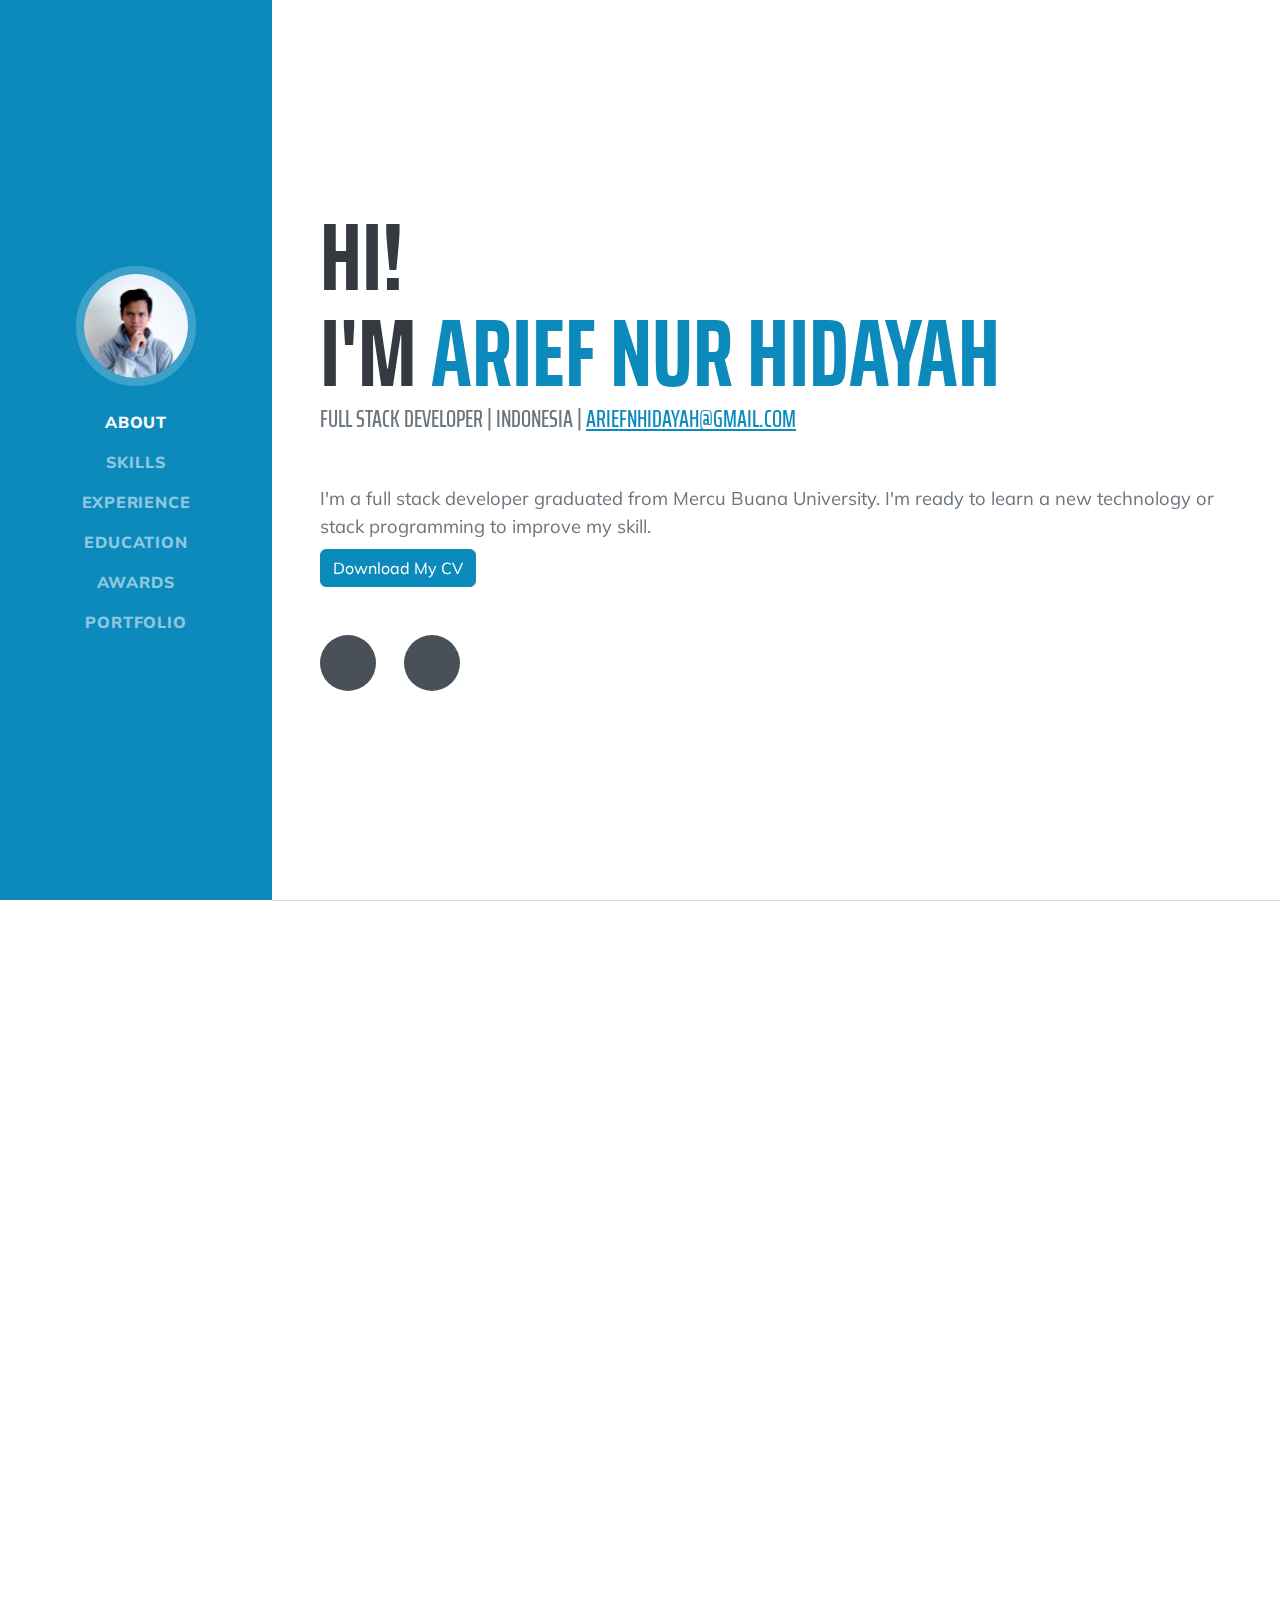
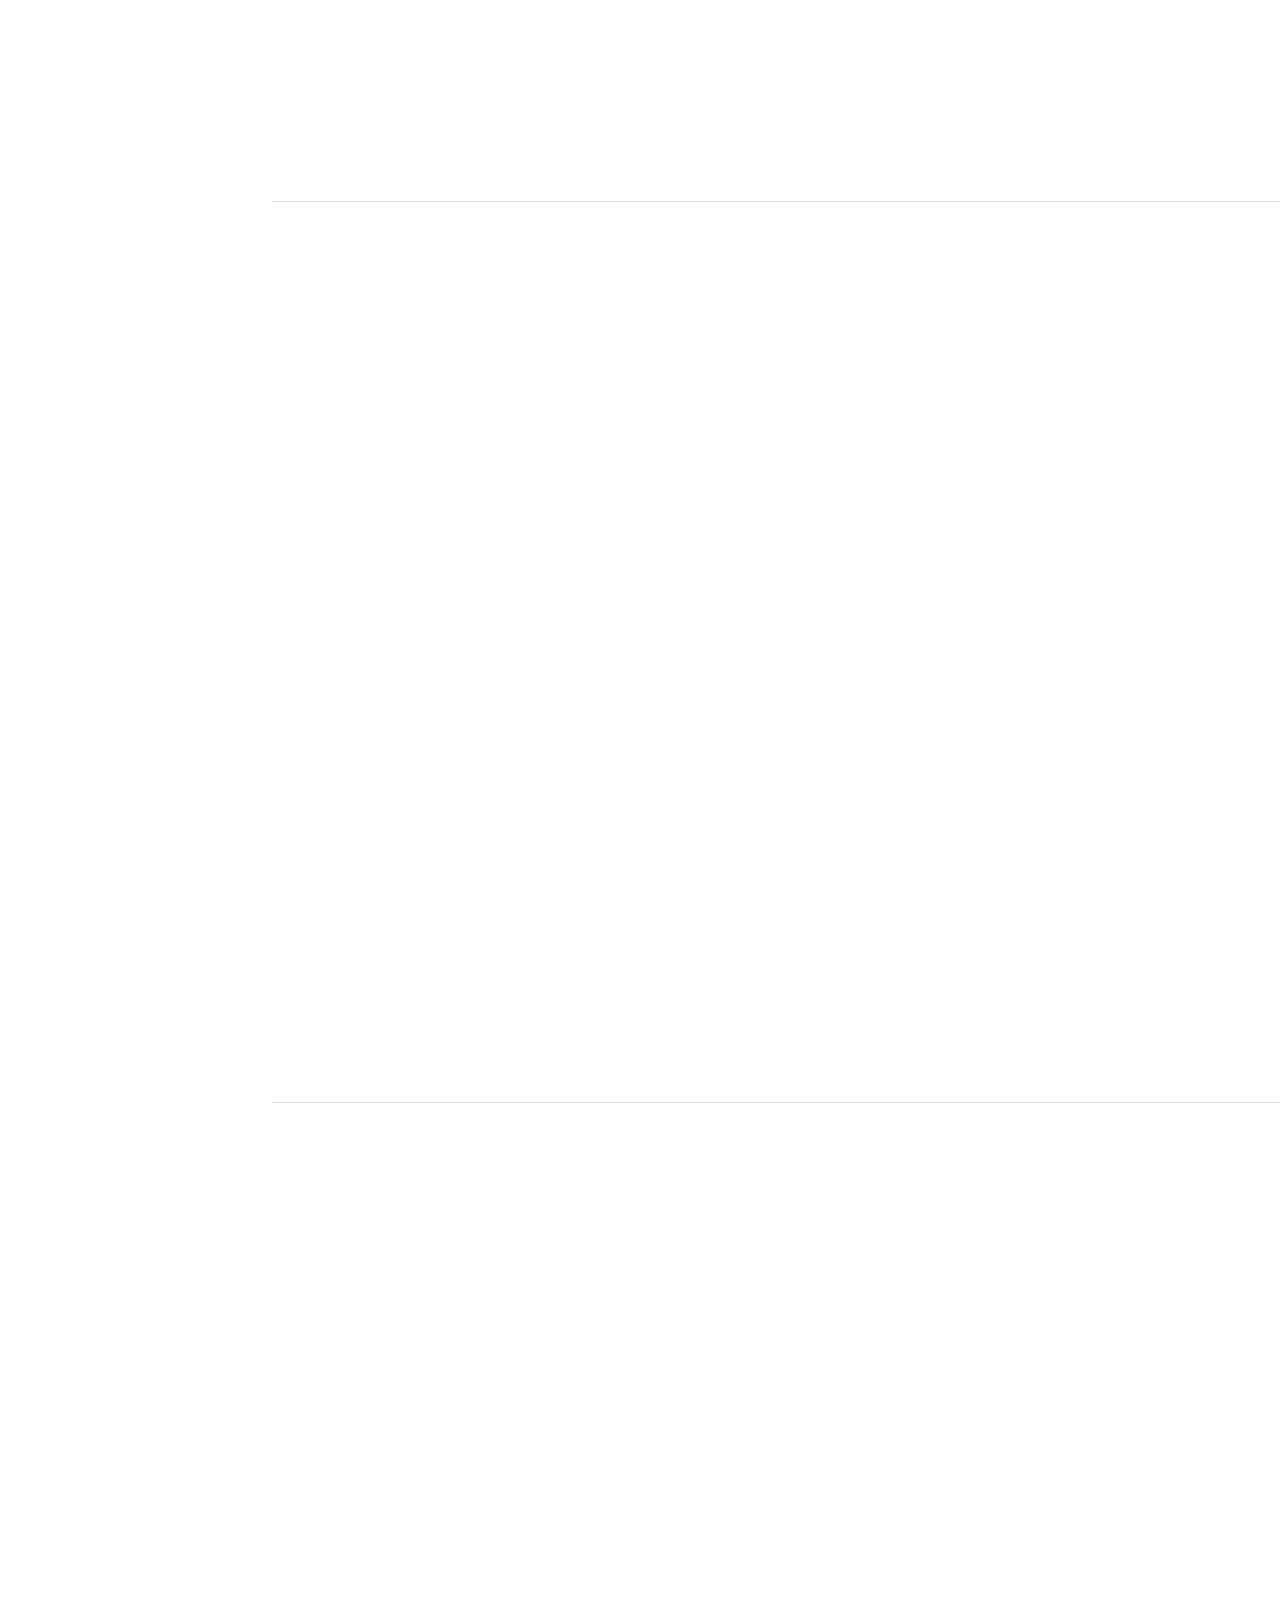
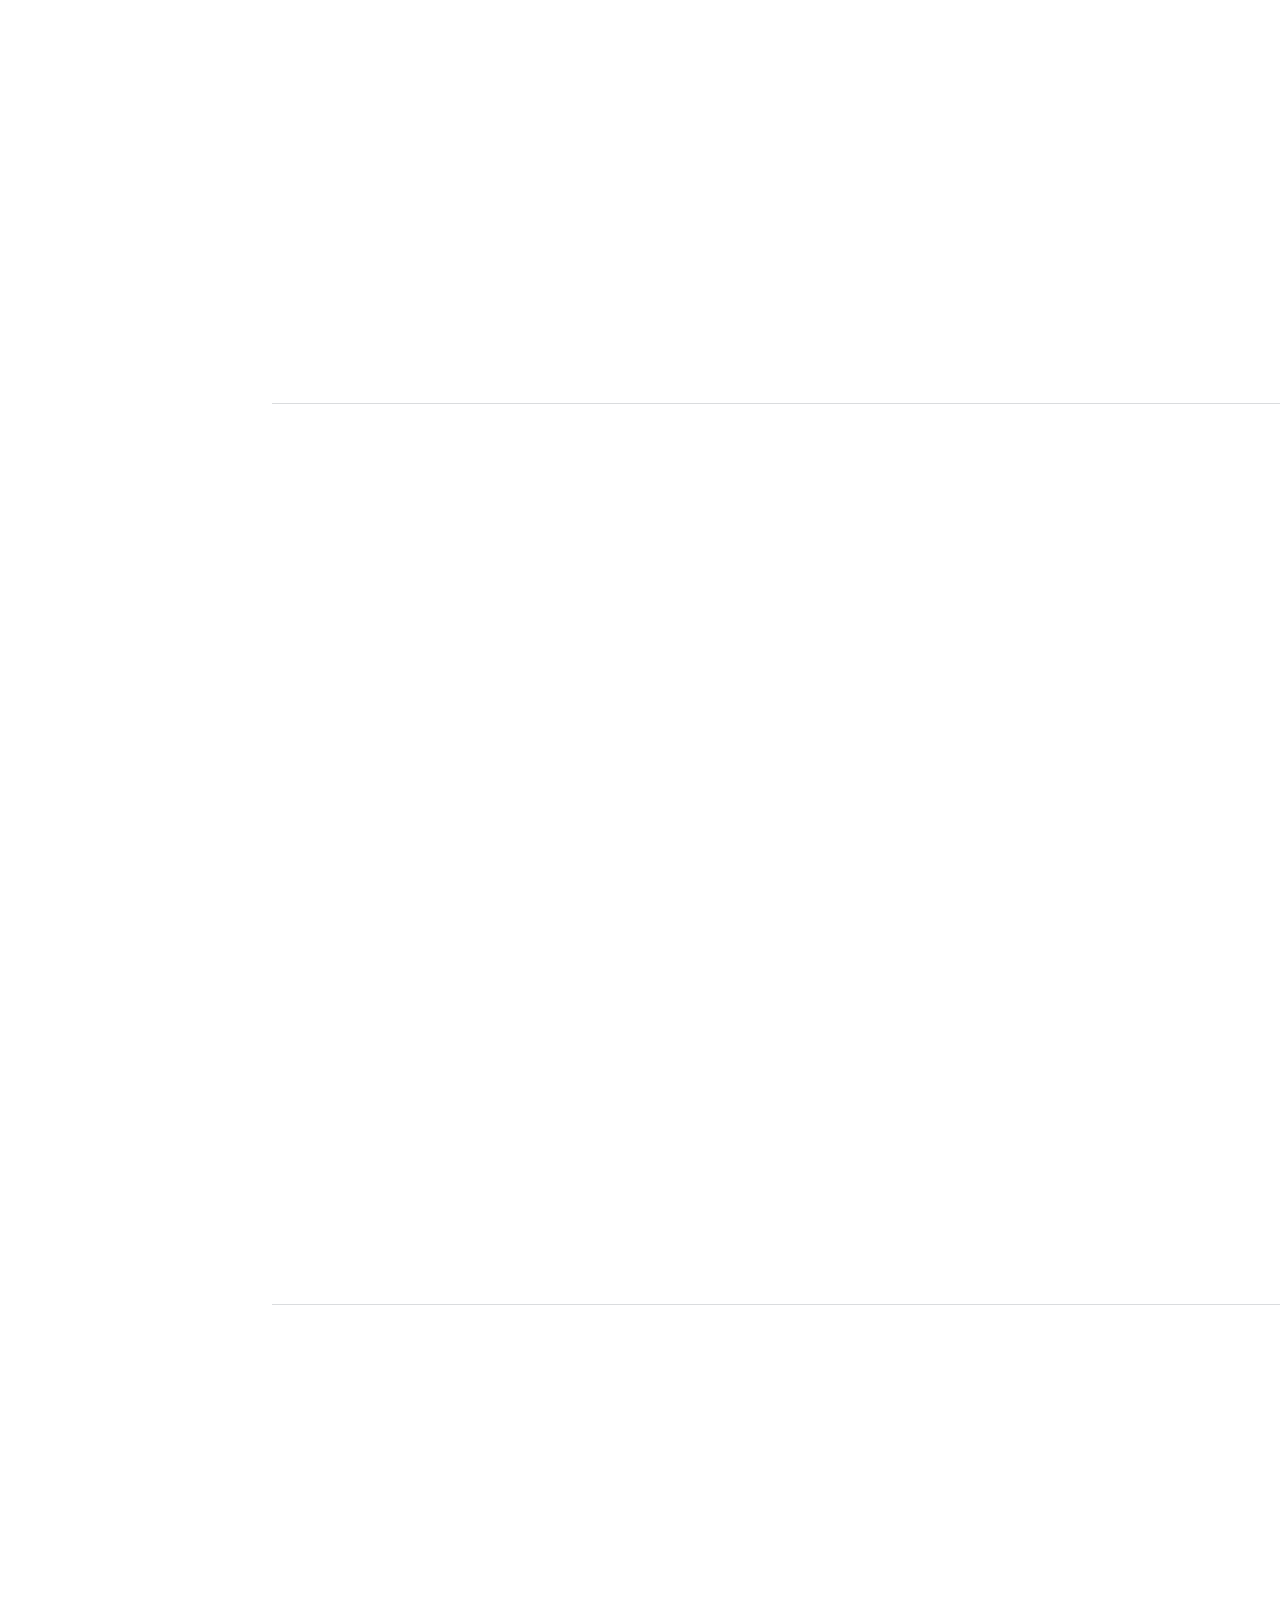
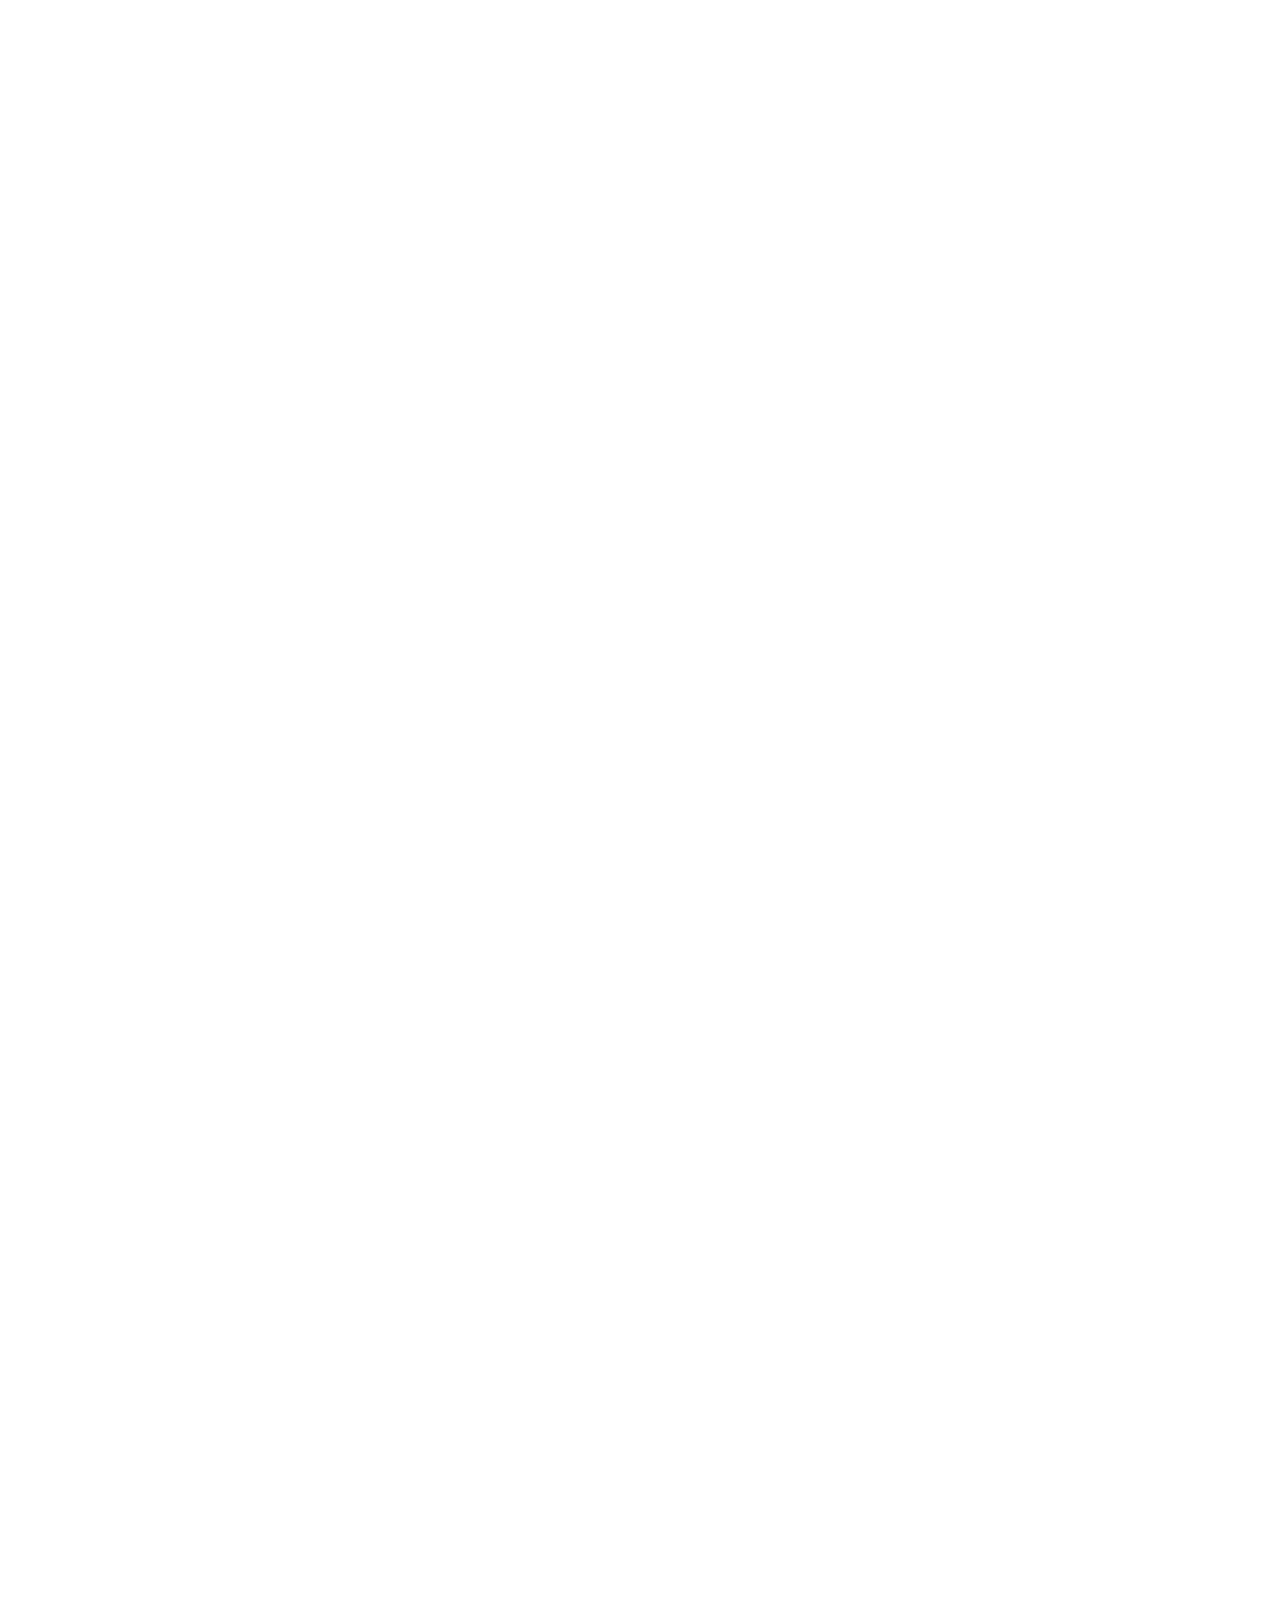
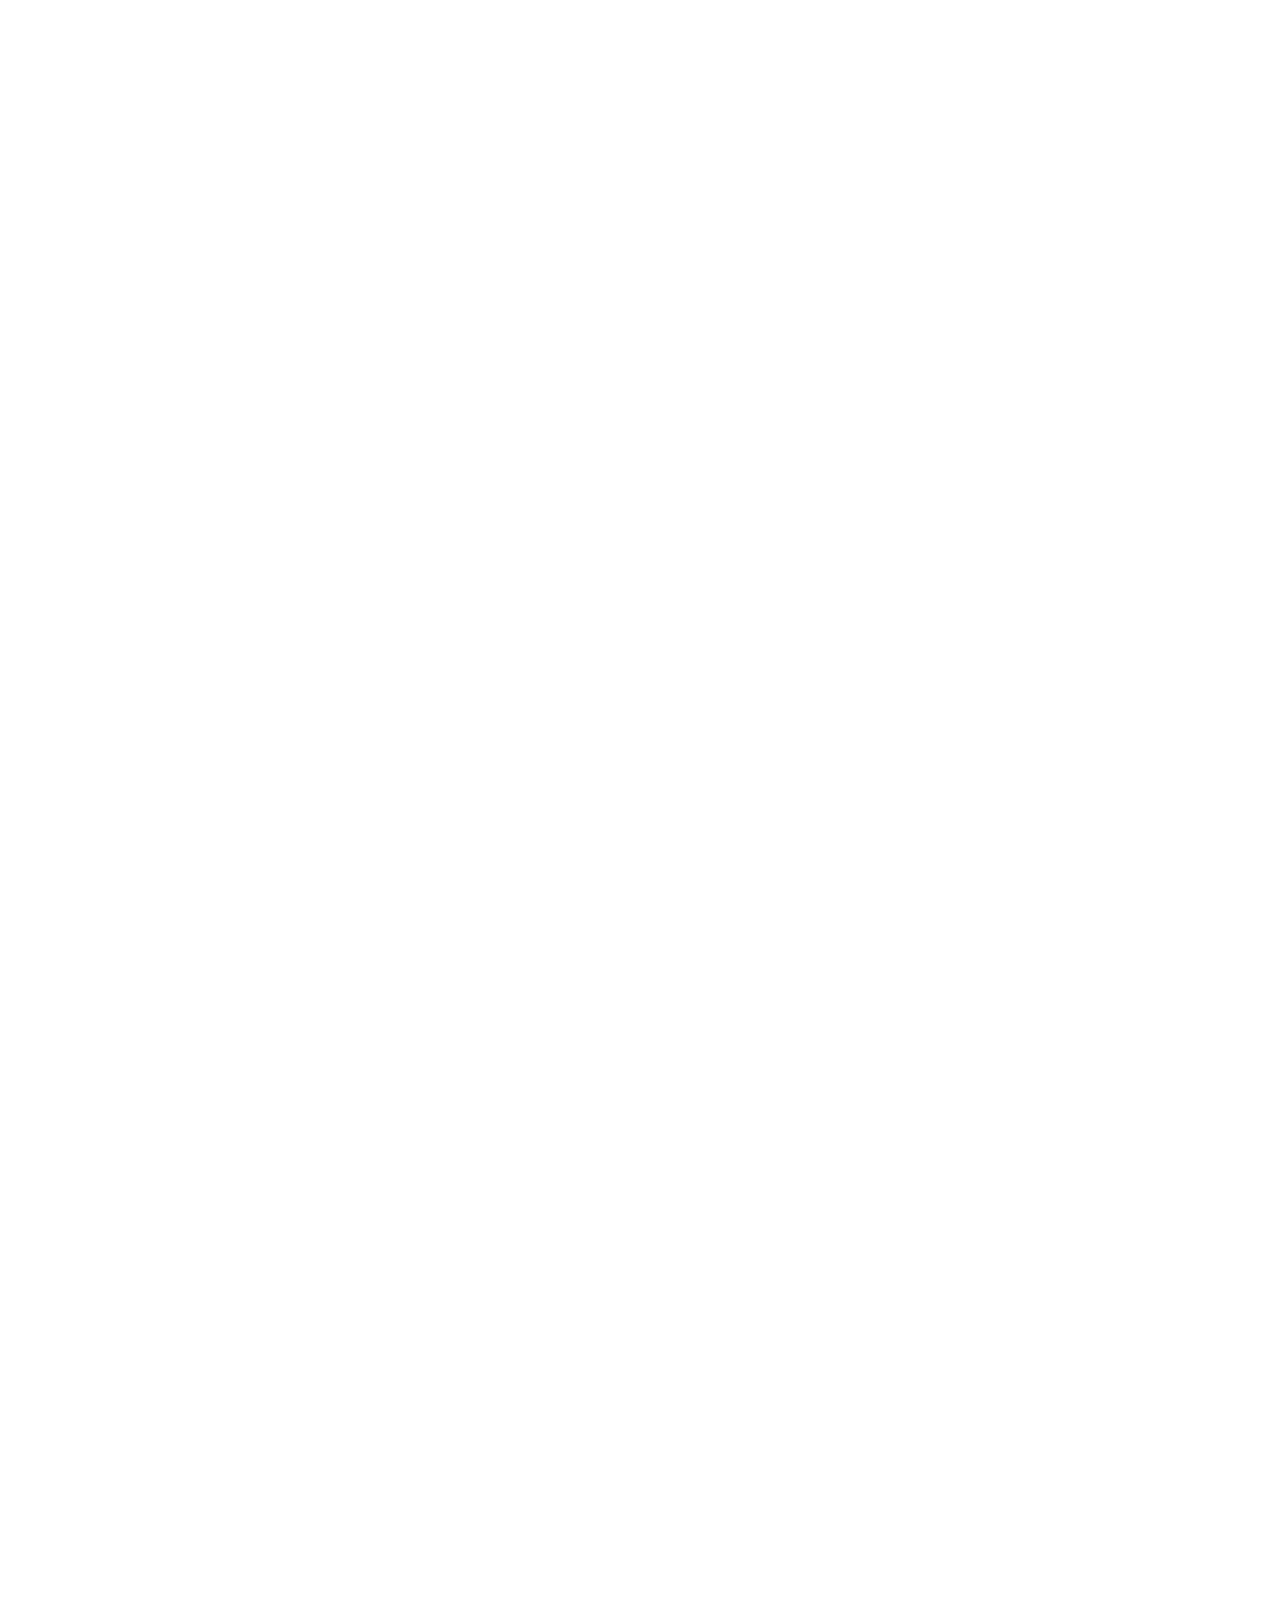
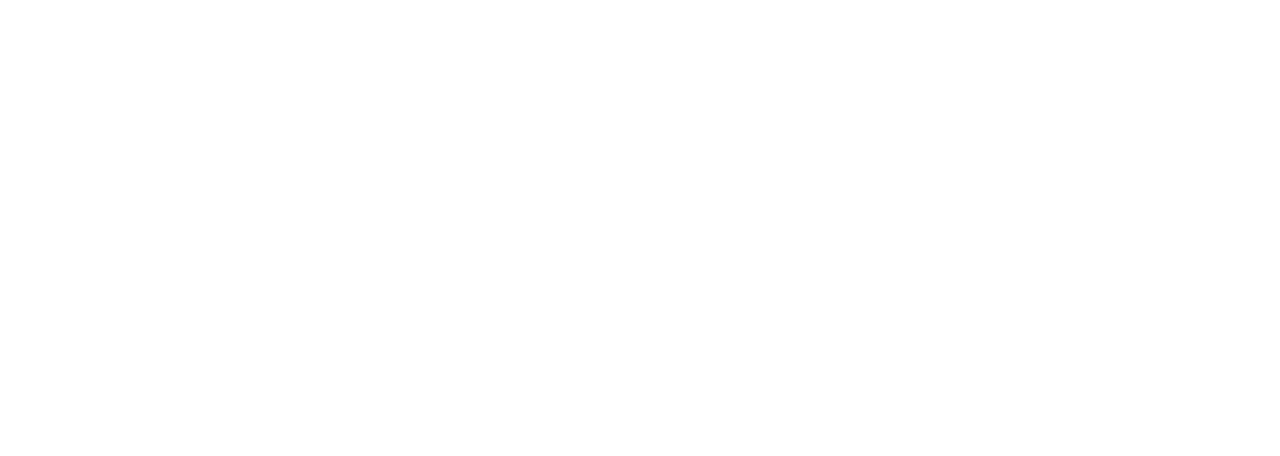
==== commit ce63a088: "update" ====
--- a/index.html
+++ b/index.html
@@ -18,9 +18,9 @@
         <link href="https://unpkg.com/aos@2.3.1/dist/aos.css" rel="stylesheet" />
     </head>
     <body id="page-top">
-        <div id="loader-wrapper">
+        <!-- <div id="loader-wrapper">
             <span class="loader"></span>
-        </div>
+        </div> -->
         <!-- Navigation-->
         <nav class="navbar navbar-expand-lg navbar-dark bg-primary fixed-top" id="sideNav">
             <a class="navbar-brand js-scroll-trigger" href="#page-top">
@@ -52,11 +52,13 @@
                         Full Stack Developer | Indonesia |
                         <a href="mailto:ariefnhidayah@gmail.com">ariefnhidayah@gmail.com</a>
                     </div>
-                    <p class="lead mb-2" data-aos="fade-up">I'm a full stack developer graduated from Mercu Buana University. I'm ready to learn a new technology or stack programming to improve my skill.</p>
-                    <a href="https://glints-dashboard.s3.ap-southeast-1.amazonaws.com/resume/a5252f19d814ef64b43df3a1a3c7d1d3.pdf" target="_blank" class="btn btn-primary mb-5 text-white" data-aos="fade-up">Download My CV</a>
-                    <div class="social-icons" data-aos="fade-up">
-                        <a class="social-icon" target="_blank" href="https://www.linkedin.com/in/arief-nur-hidayah/"><i class="fab fa-linkedin-in"></i></a>
-                        <a class="social-icon" target="_blank" href="https://github.com/ariefnhidayah"><i class="fab fa-github"></i></a>
+                    <div data-aos="fade-up">
+                        <p class="lead mb-2">I'm a full stack developer graduated from Mercu Buana University. I'm ready to learn a new technology or stack programming to improve my skill.</p>
+                        <a href="https://glints-dashboard.s3.ap-southeast-1.amazonaws.com/resume/05ebda0eb0f54eeaf620e22c7f41e911.pdf" target="_blank" class="btn btn-primary mb-5 text-white">Download My CV</a>
+                        <div class="social-icons">
+                            <a class="social-icon" target="_blank" href="https://www.linkedin.com/in/arief-nur-hidayah/"><i class="fab fa-linkedin-in"></i></a>
+                            <a class="social-icon" target="_blank" href="https://github.com/ariefnhidayah"><i class="fab fa-github"></i></a>
+                        </div>
                     </div>
                 </div>
             </section>
@@ -70,7 +72,7 @@
                         <img data-aos="fade-right" data-aos-duration="200" src="https://upload.wikimedia.org/wikipedia/commons/thumb/d/d4/Javascript-shield.svg/1200px-Javascript-shield.svg.png" style="height: 40px;" title="Javascript" />
                         <img data-aos="fade-right" data-aos-duration="400" src="https://www.svgrepo.com/show/452088/php.svg" style="height: 40px;" title="PHP" />
                         <img data-aos="fade-right" data-aos-duration="600" src="https://upload.wikimedia.org/wikipedia/commons/thumb/9/91/Dart-logo-icon.svg/2048px-Dart-logo-icon.svg.png" style="height: 40px;" title="Dart" />
-                        <img data-aos="fade-right" data-aos-duration="800" src="https://upload.wikimedia.org/wikipedia/commons/thumb/4/4c/Typescript_logo_2020.svg/512px-Typescript_logo_2020.svg.png" style="height: 40px;" title="Typescript" />
+                        <!-- <img data-aos="fade-right" data-aos-duration="800" src="https://upload.wikimedia.org/wikipedia/commons/thumb/4/4c/Typescript_logo_2020.svg/512px-Typescript_logo_2020.svg.png" style="height: 40px;" title="Typescript" /> -->
                     </div>
                     <div class="subheading mb-1" data-aos="fade-right">Frameworks / Libraries</div>
                     <div class="mb-3">
@@ -85,18 +87,15 @@
                         <img data-aos="fade-right" data-aos-duration="1800" src="https://adware-technologies.s3.amazonaws.com/uploads/technology/thumbnail/20/express-js.png" style="height: 40px;" title="Express JS" />
                         <img data-aos="fade-right" data-aos-duration="2000" src="https://storage.googleapis.com/cms-storage-bucket/0dbfcc7a59cd1cf16282.png" title="Flutter" style="height: 40px;" />
                     </div>
-                    <div class="subheading mb-1" data-aos="fade-right">Databases</div>
+                    <div class="subheading mb-1" data-aos="fade-right">Databases & Other Tools</div>
                     <div class="mb-3">
                         <img data-aos="fade-right" data-aos-duration="200" src="https://www.svgrepo.com/show/303251/mysql-logo.svg" style="height: 40px;" title="MySQL" />
                         <img data-aos="fade-right" data-aos-duration="400" src="https://cdn.iconscout.com/icon/free/png-256/free-postgresql-11-1175122.png" style="height: 40px;" title="PostgreSQL" />
-                    </div>
-                    <div class="subheading mb-1" data-aos="fade-right">Other Tools</div>
-                    <div class="mb-3">
-                        <img data-aos="fade-right" data-aos-duration="200" src="https://cdn-icons-png.flaticon.com/512/733/733609.png" title="Github" style="height: 40px;" />
-                        <img data-aos="fade-right" data-aos-duration="400" src="https://cdn4.iconfinder.com/data/icons/logos-and-brands/512/144_Gitlab_logo_logos-512.png" title="Gitlab" style="height: 40px;" />
-                        <img data-aos="fade-right" data-aos-duration="600" src="https://seeklogo.com/images/B/bitbucket-logo-D072214725-seeklogo.com.png" title="Bitbucket" style="height: 40px;" />
-                        <img data-aos="fade-right" data-aos-duration="800" src="https://raw.githubusercontent.com/tandpfun/skill-icons/main/icons/Postman.svg" title="Postman" style="height: 40px;" />
-                        <img data-aos="fade-right" data-aos-duration="1000" src="https://seeklogo.com/images/S/swagger-logo-A49F73BAF4-seeklogo.com.png" title="Swagger" style="height: 40px;" />
+                        <img data-aos="fade-right" data-aos-duration="600" src="https://cdn-icons-png.flaticon.com/512/733/733609.png" title="Github" style="height: 40px;" />
+                        <img data-aos="fade-right" data-aos-duration="800" src="https://cdn4.iconfinder.com/data/icons/logos-and-brands/512/144_Gitlab_logo_logos-512.png" title="Gitlab" style="height: 40px;" />
+                        <img data-aos="fade-right" data-aos-duration="1000" src="https://seeklogo.com/images/B/bitbucket-logo-D072214725-seeklogo.com.png" title="Bitbucket" style="height: 40px;" />
+                        <img data-aos="fade-right" data-aos-duration="1200" src="https://raw.githubusercontent.com/tandpfun/skill-icons/main/icons/Postman.svg" title="Postman" style="height: 40px;" />
+                        <img data-aos="fade-right" data-aos-duration="1400" src="https://seeklogo.com/images/S/swagger-logo-A49F73BAF4-seeklogo.com.png" title="Swagger" style="height: 40px;" />
                     </div>
                 </div>
             </section>
@@ -583,9 +582,7 @@
         <script src="js/scripts.js"></script>
         <script>
             AOS.init();
-            $(window).on('load', function () {
-                $('#loader-wrapper').fadeOut(500);
-            }) 
+            
         </script>
     </body>
 </html>
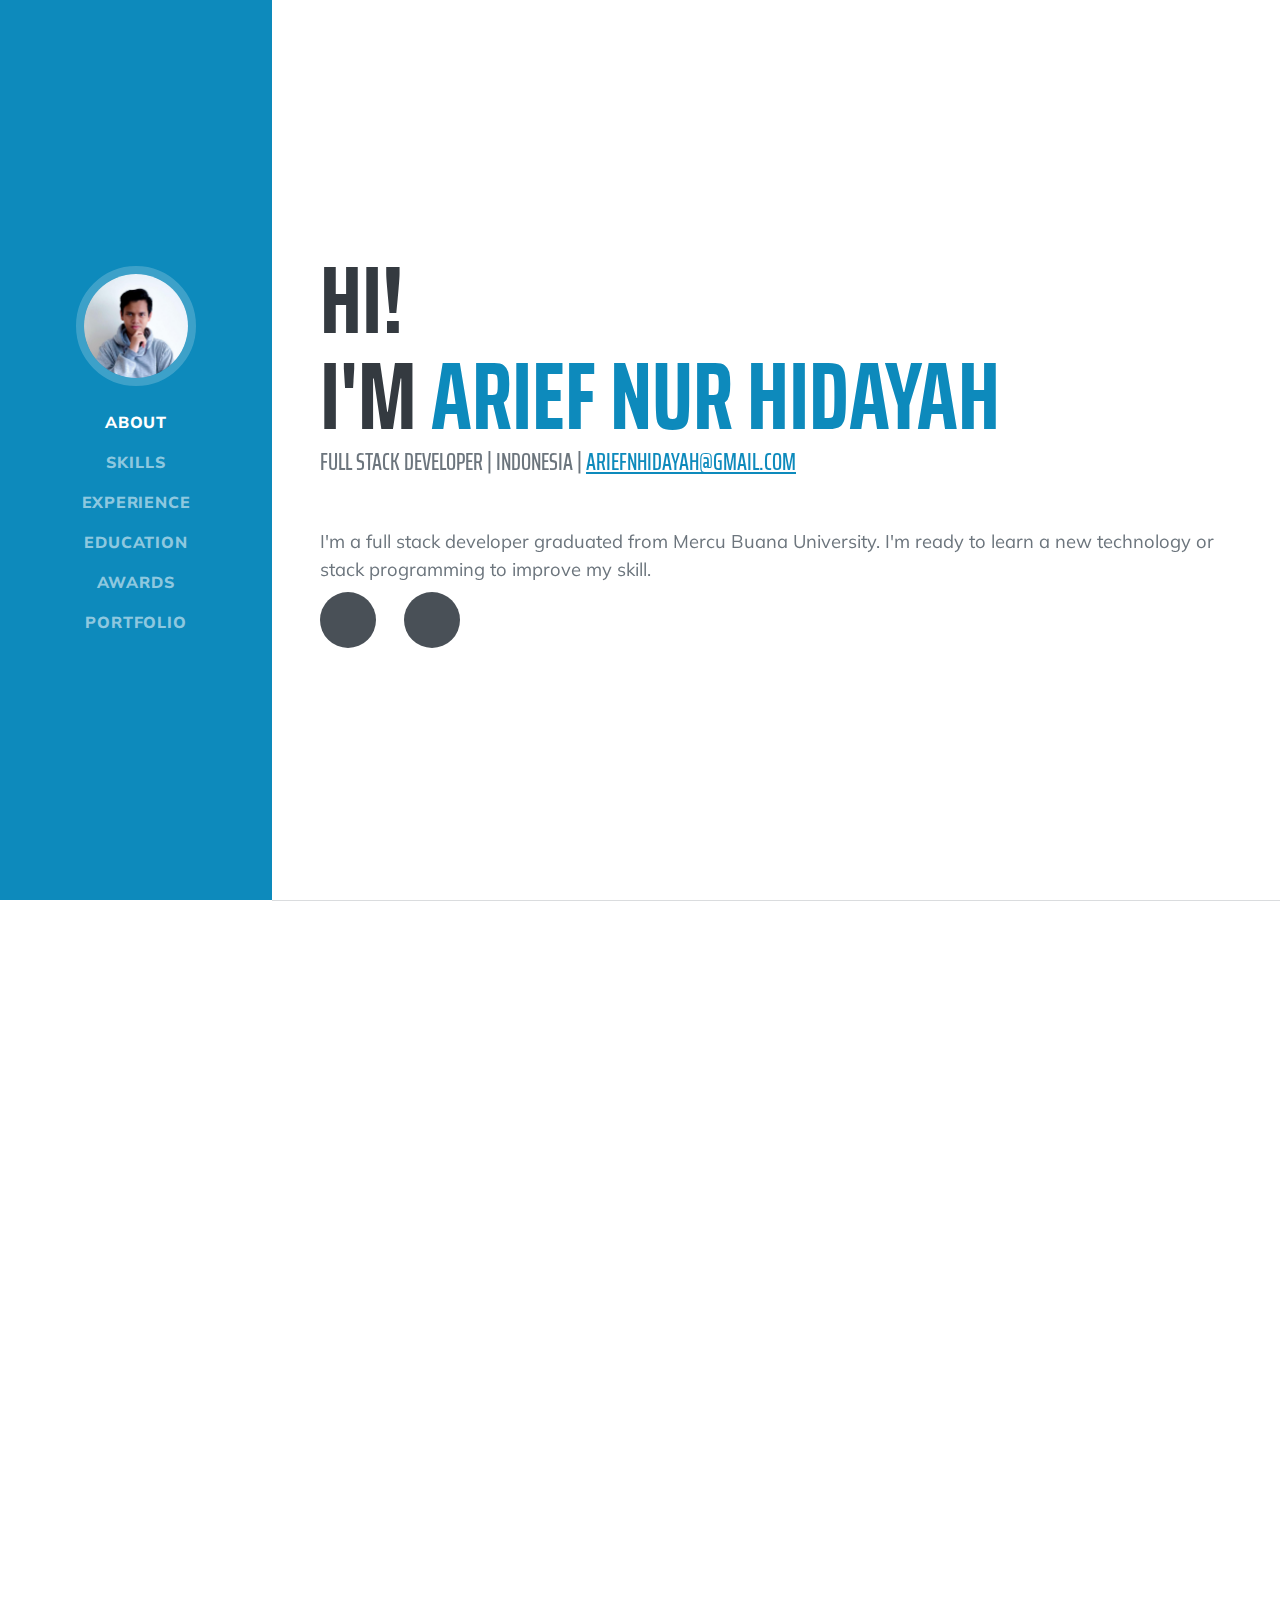
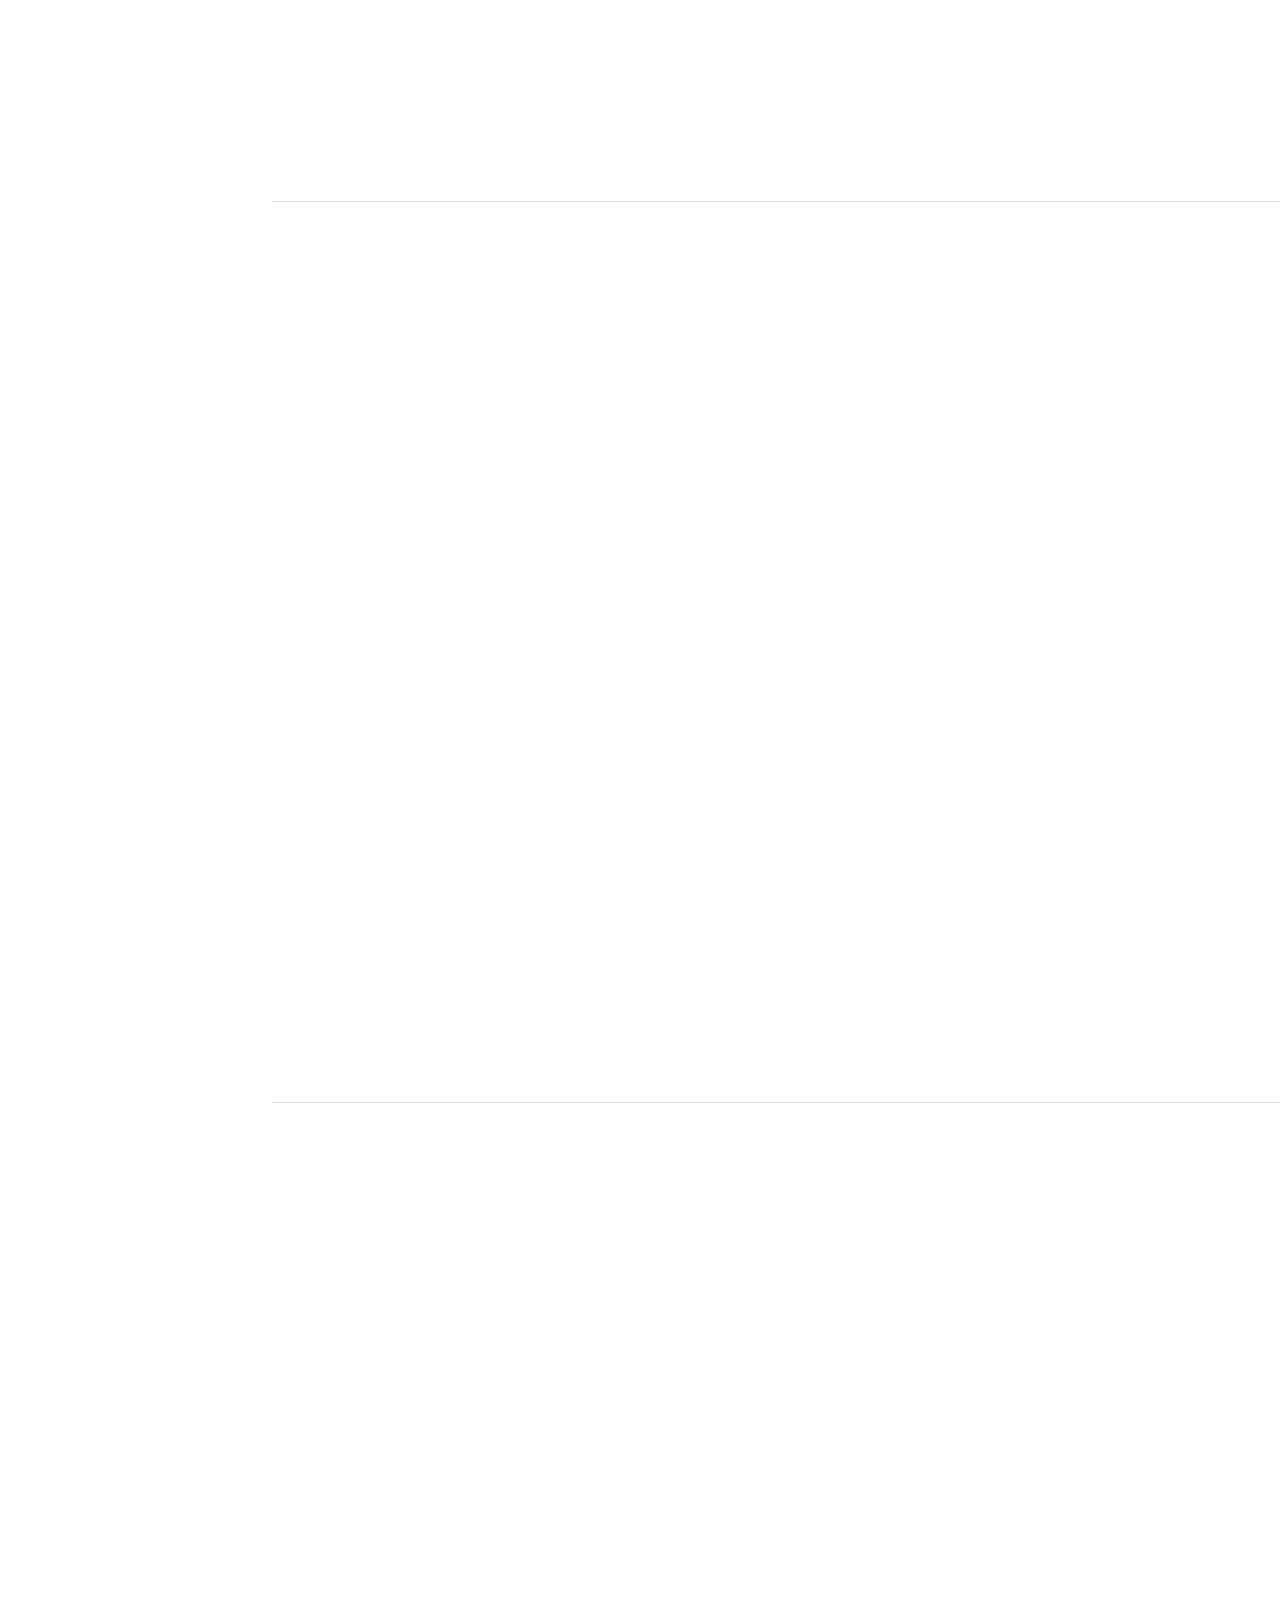
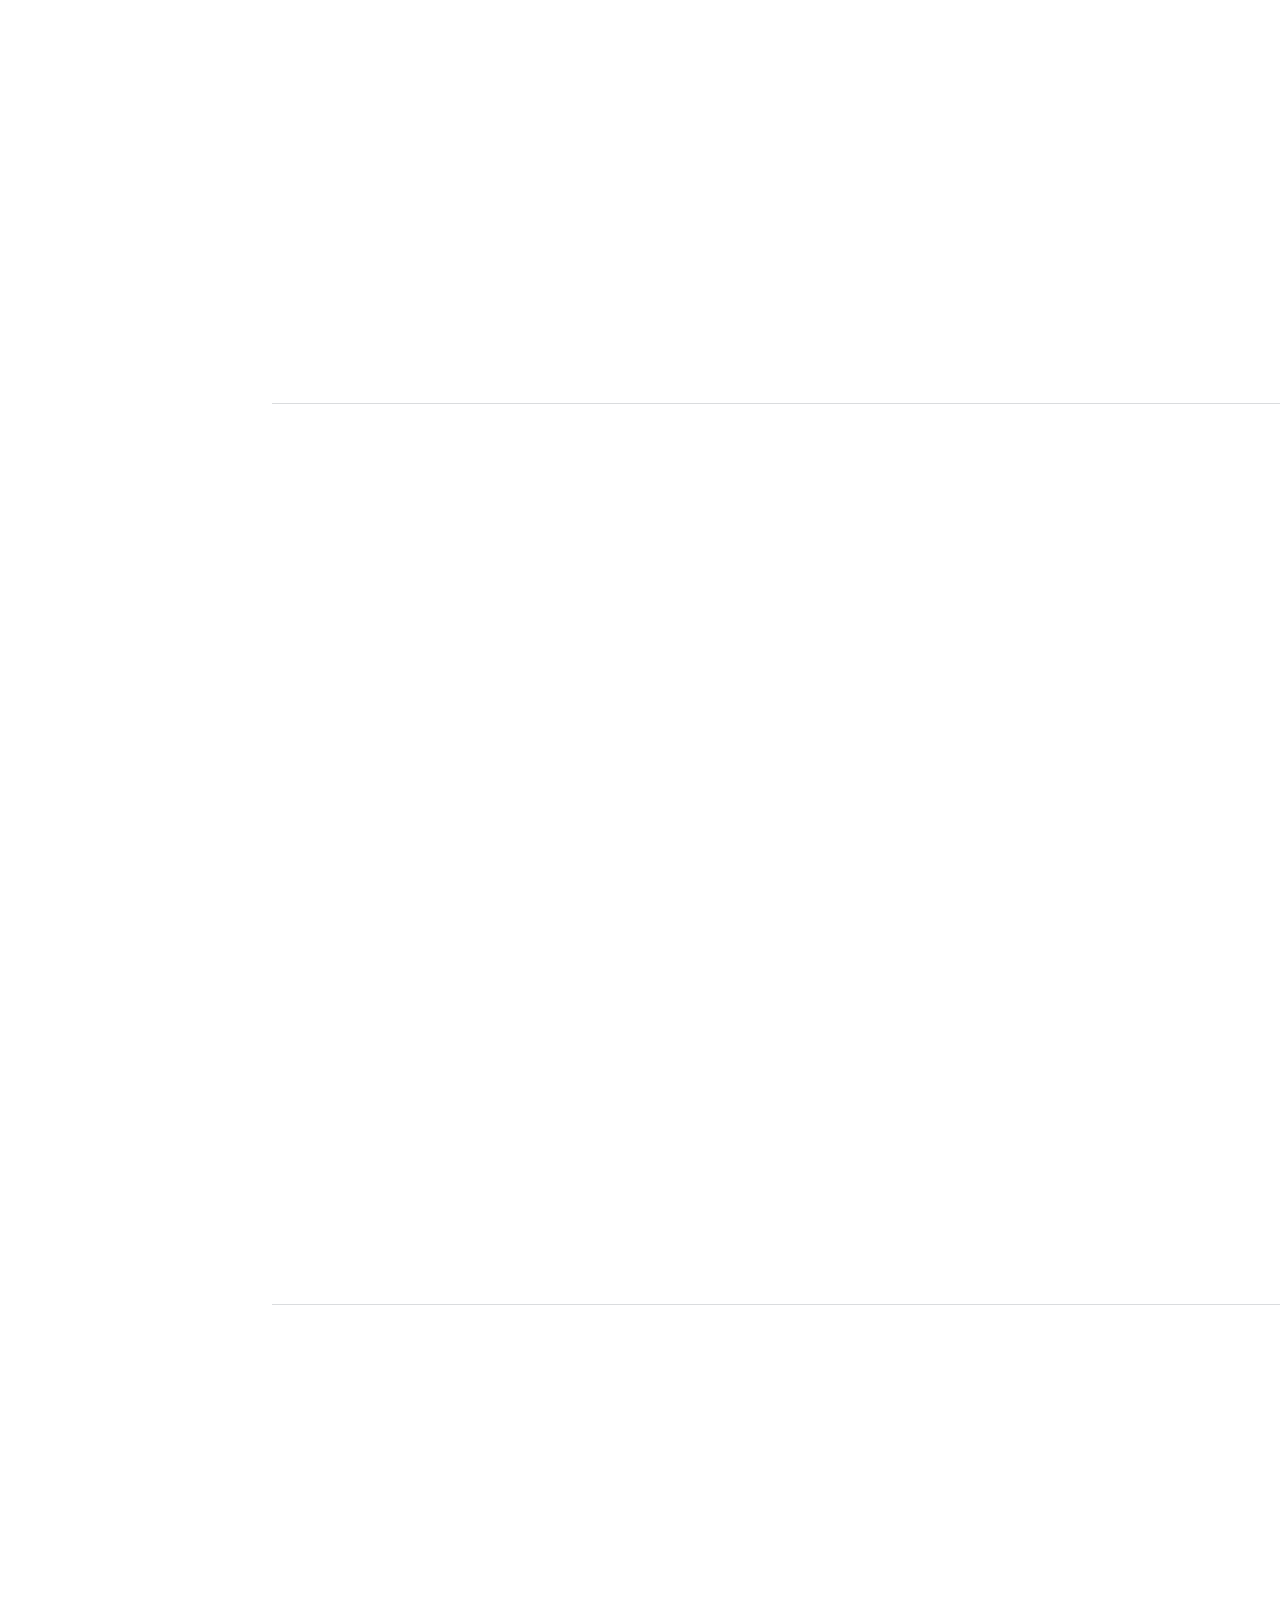
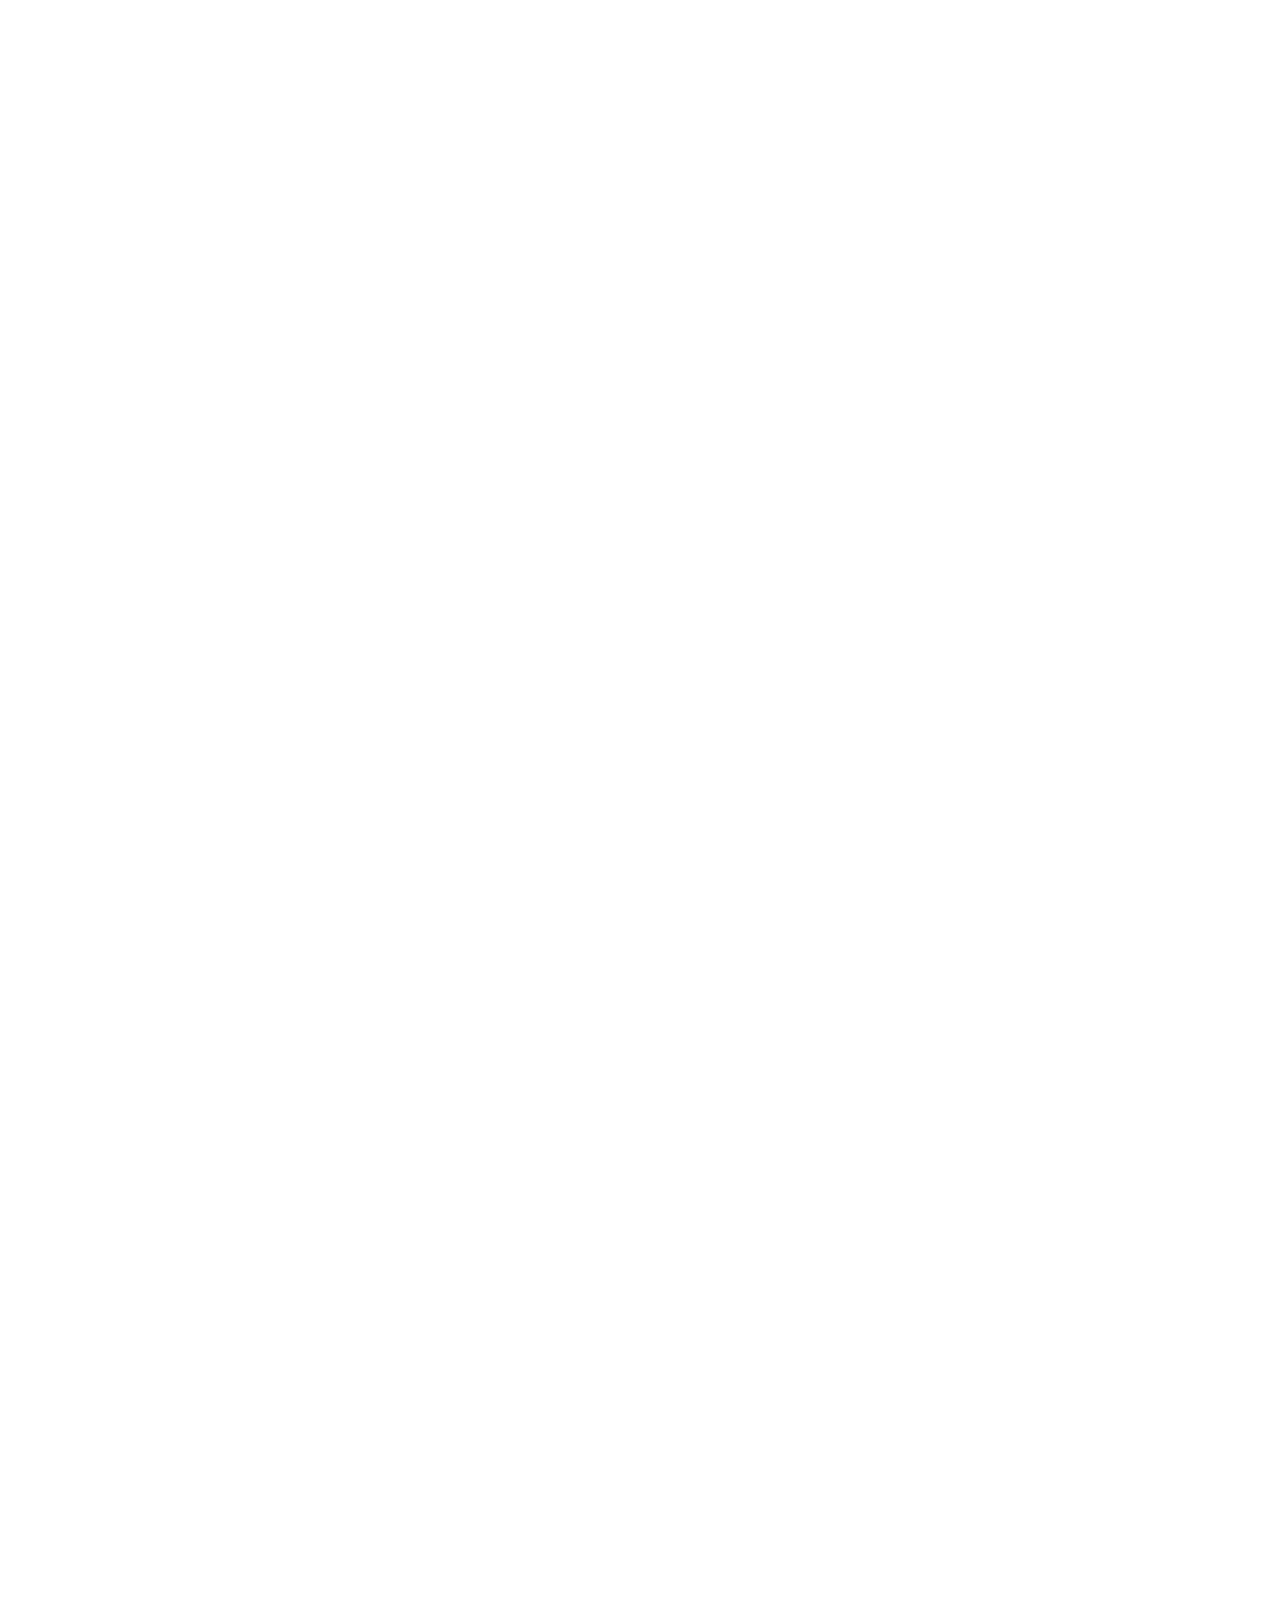
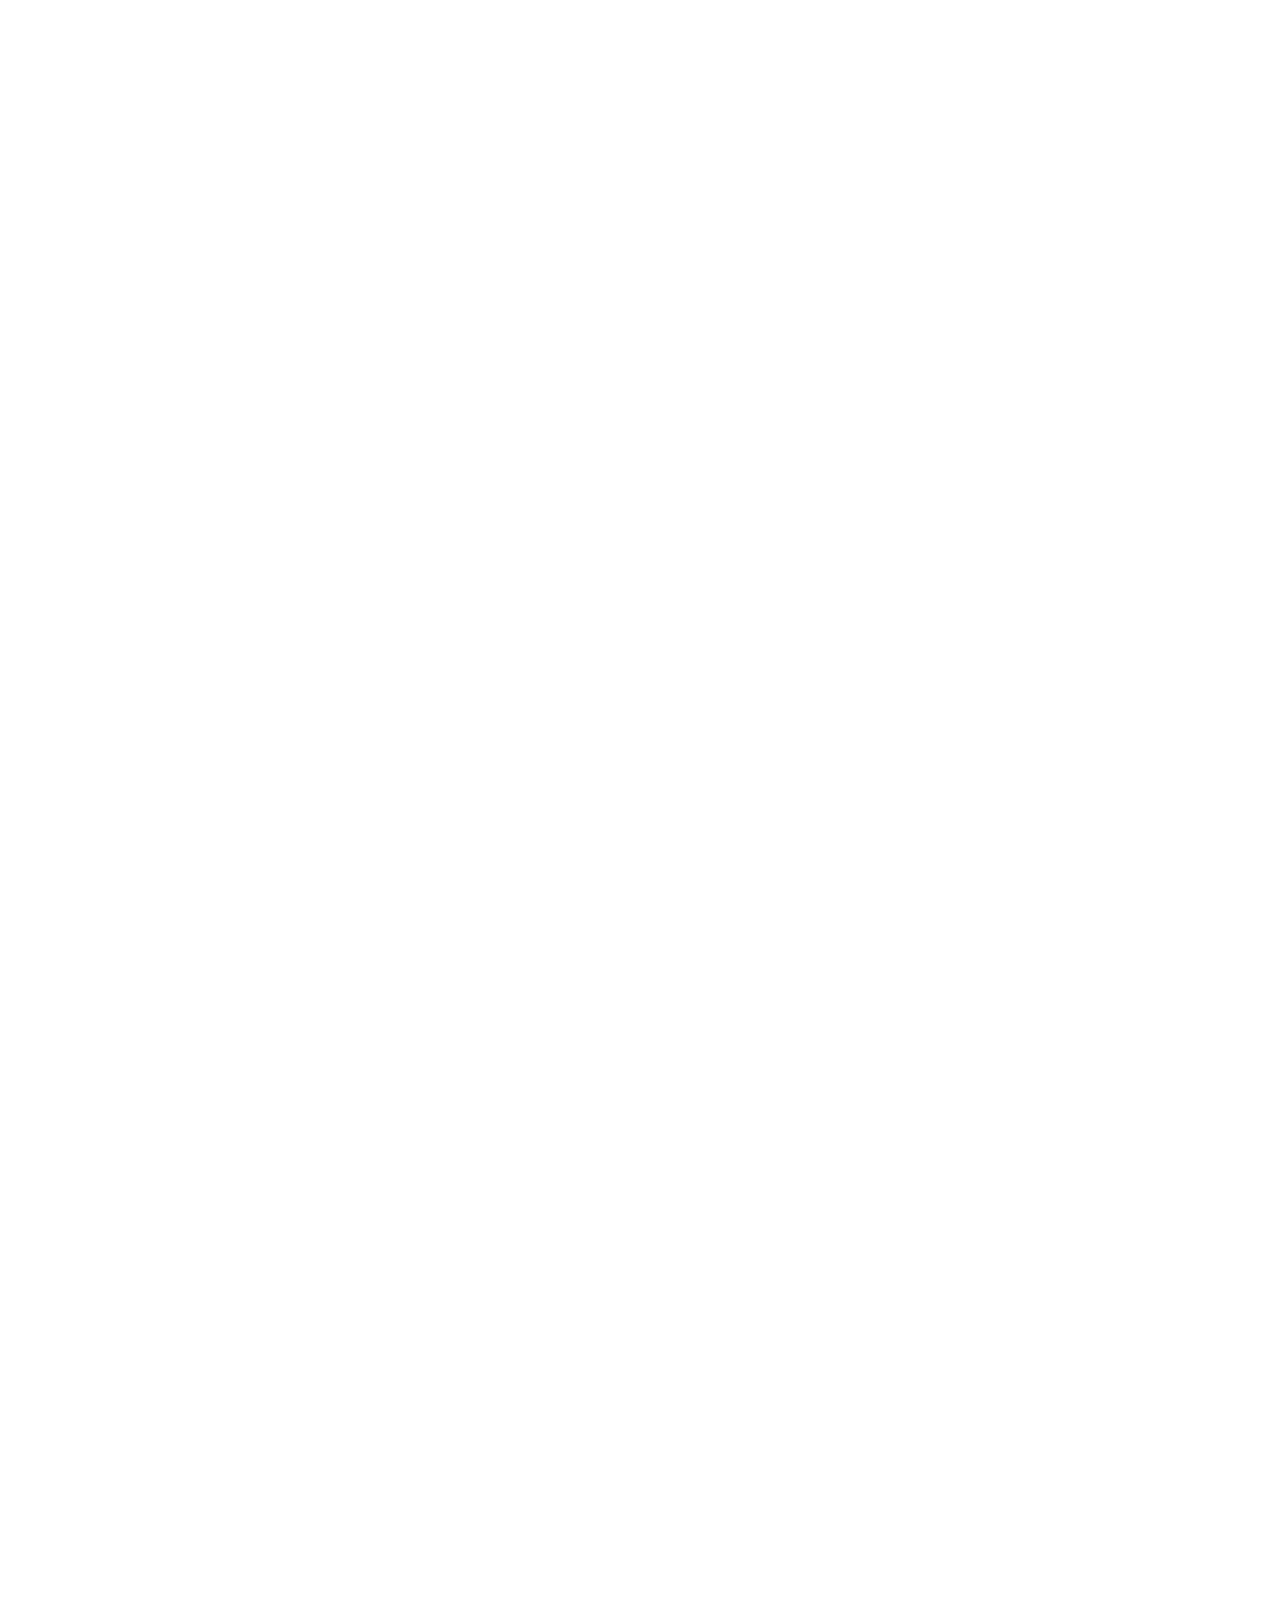
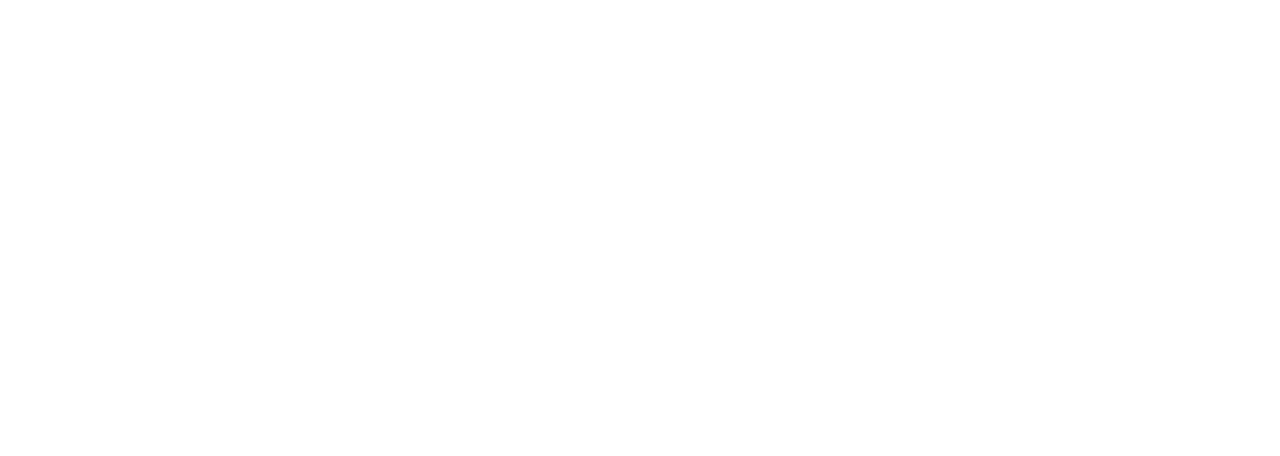
==== commit 88809d21: "Update index.html" ====
--- a/index.html
+++ b/index.html
@@ -54,7 +54,7 @@
                     </div>
                     <div data-aos="fade-up">
                         <p class="lead mb-2">I'm a full stack developer graduated from Mercu Buana University. I'm ready to learn a new technology or stack programming to improve my skill.</p>
-                        <a href="https://glints-dashboard.s3.ap-southeast-1.amazonaws.com/resume/05ebda0eb0f54eeaf620e22c7f41e911.pdf" target="_blank" class="btn btn-primary mb-5 text-white">Download My CV</a>
+                        <!-- <a href="https://glints-dashboard.s3.ap-southeast-1.amazonaws.com/resume/05ebda0eb0f54eeaf620e22c7f41e911.pdf" target="_blank" class="btn btn-primary mb-5 text-white">Download My CV</a> -->
                         <div class="social-icons">
                             <a class="social-icon" target="_blank" href="https://www.linkedin.com/in/arief-nur-hidayah/"><i class="fab fa-linkedin-in"></i></a>
                             <a class="social-icon" target="_blank" href="https://github.com/ariefnhidayah"><i class="fab fa-github"></i></a>
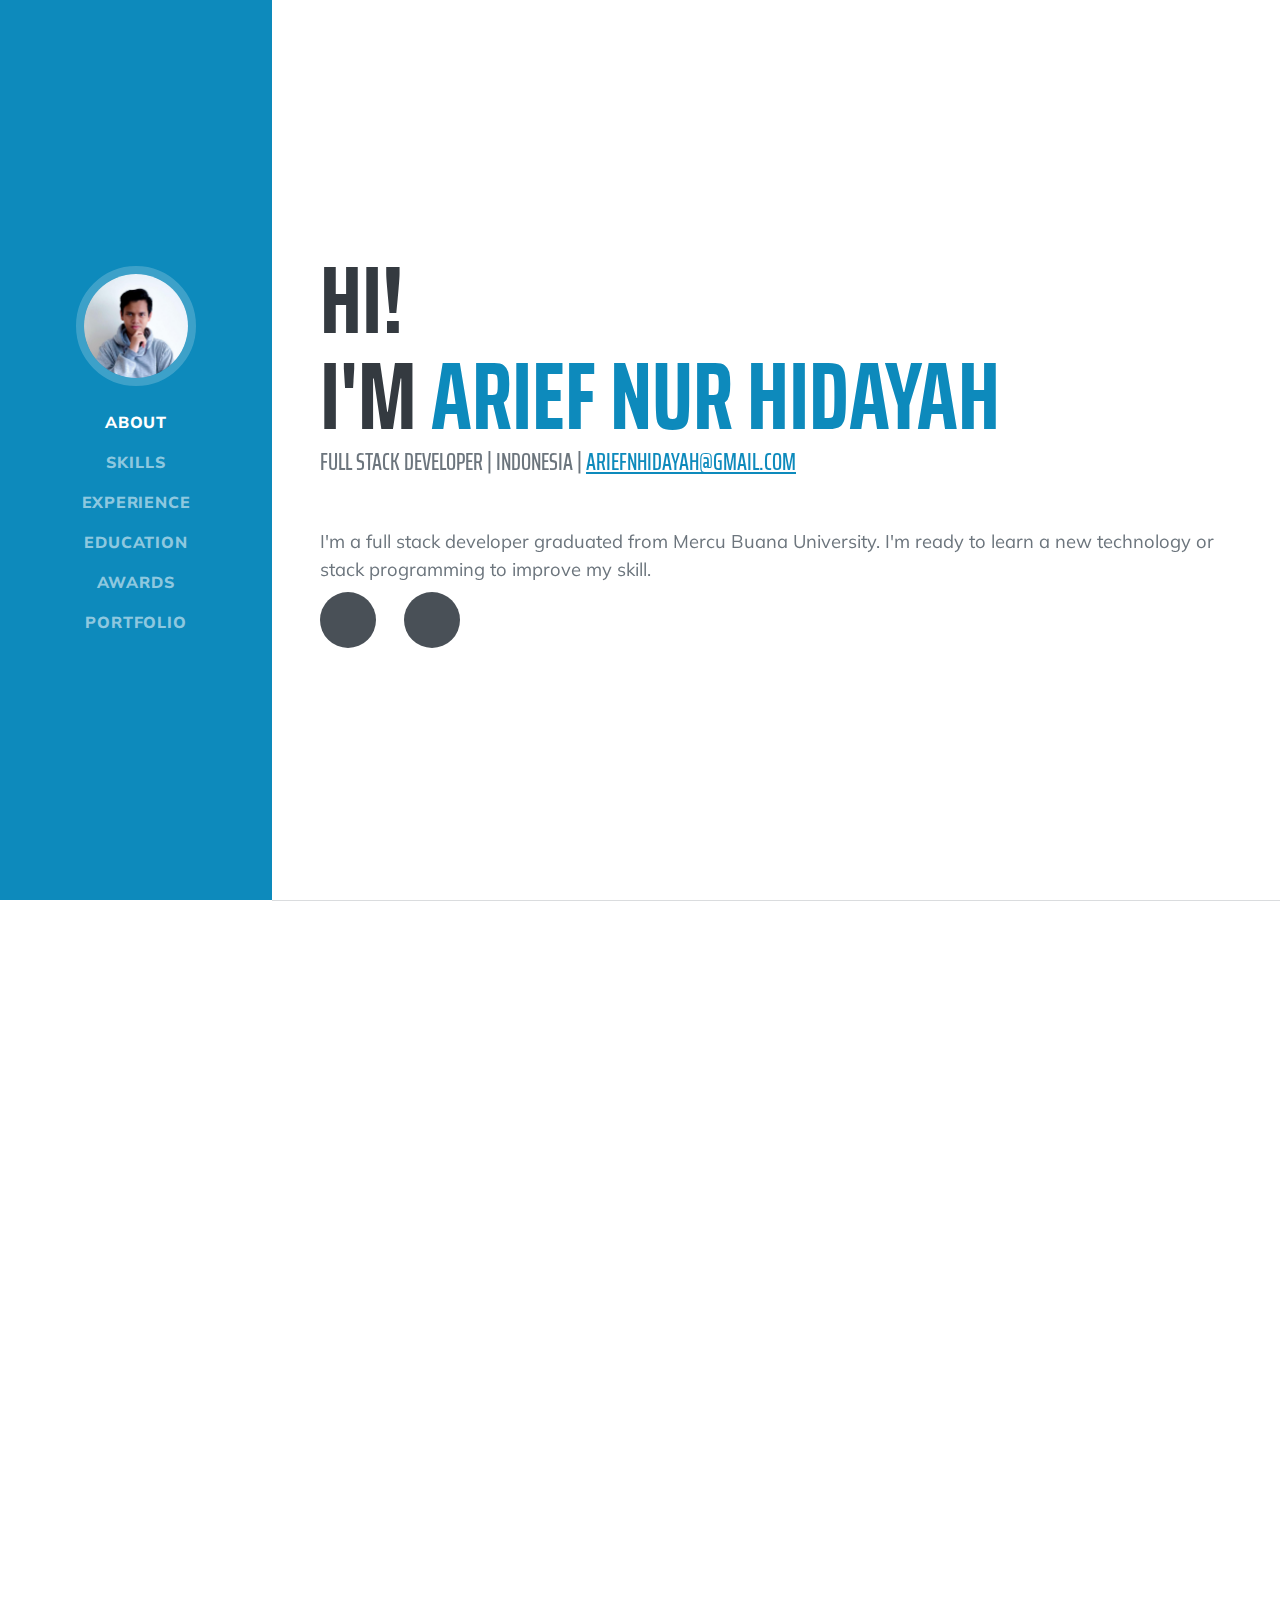
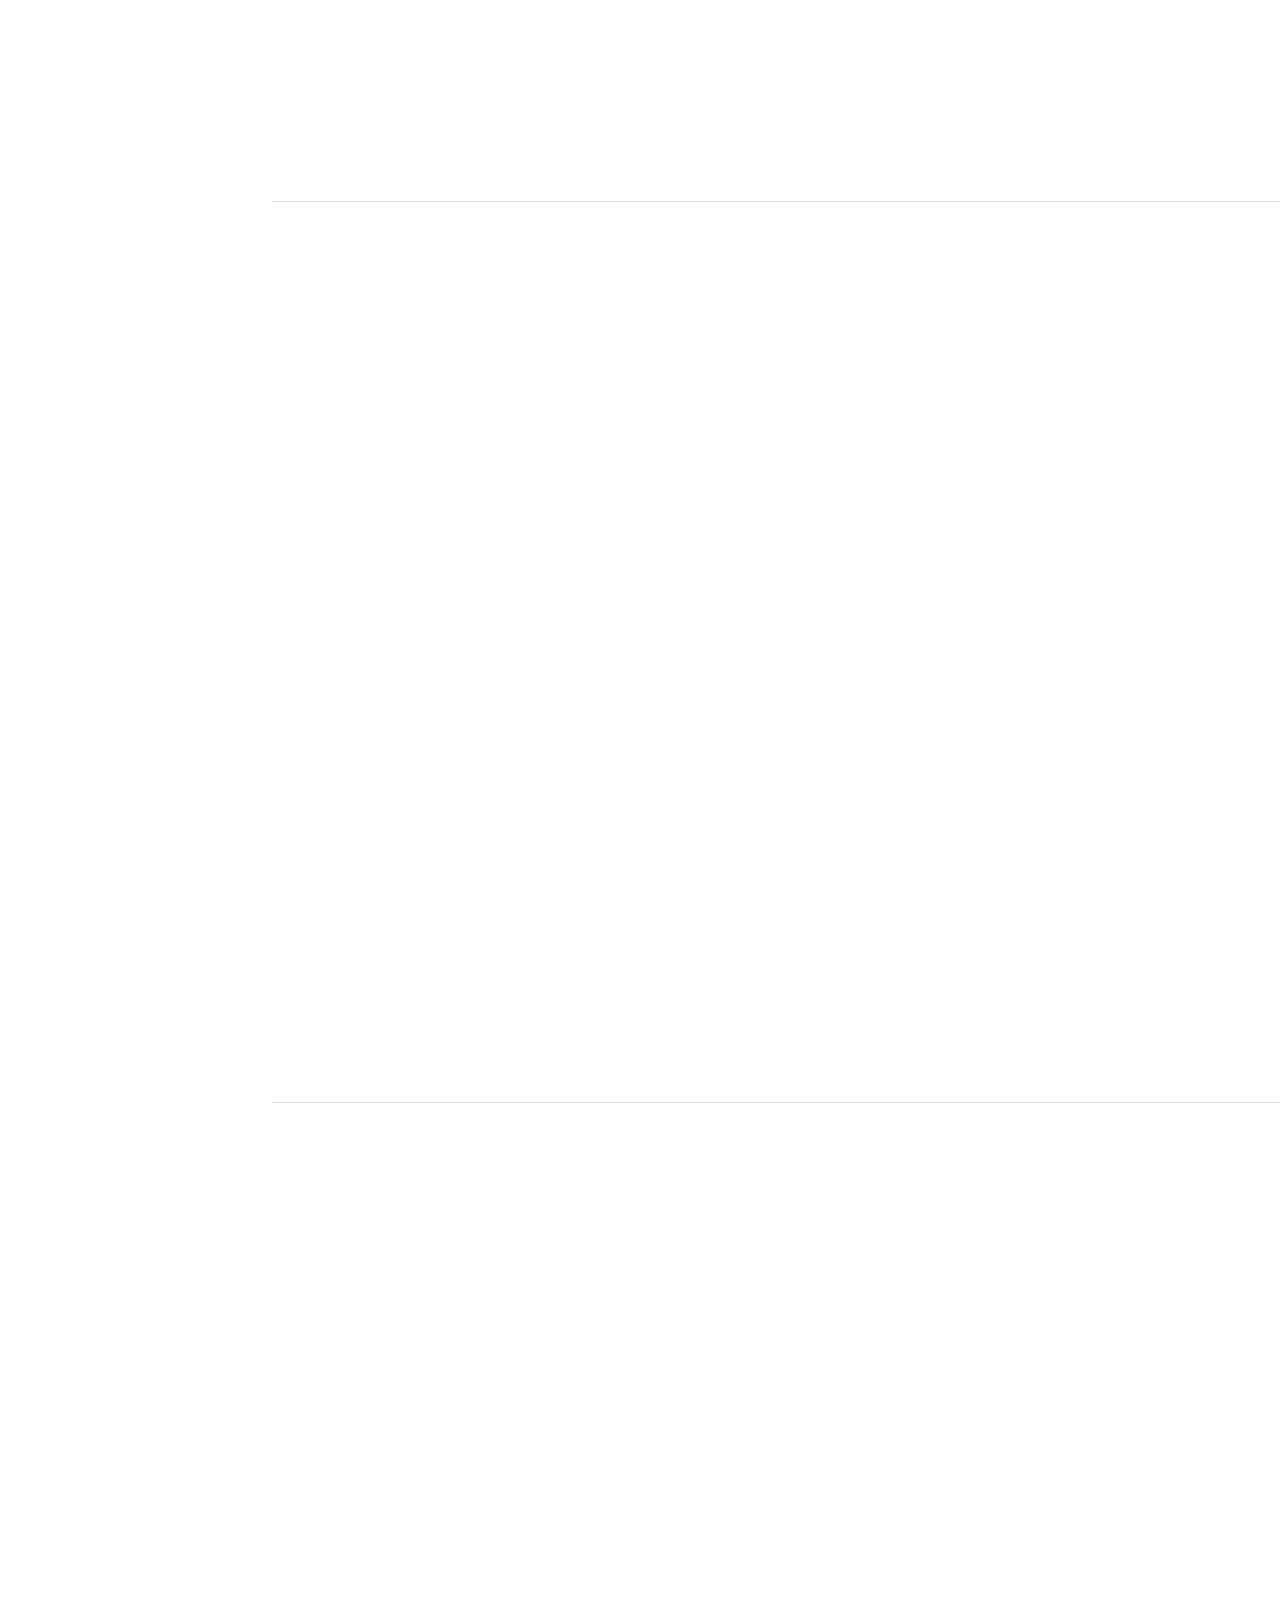
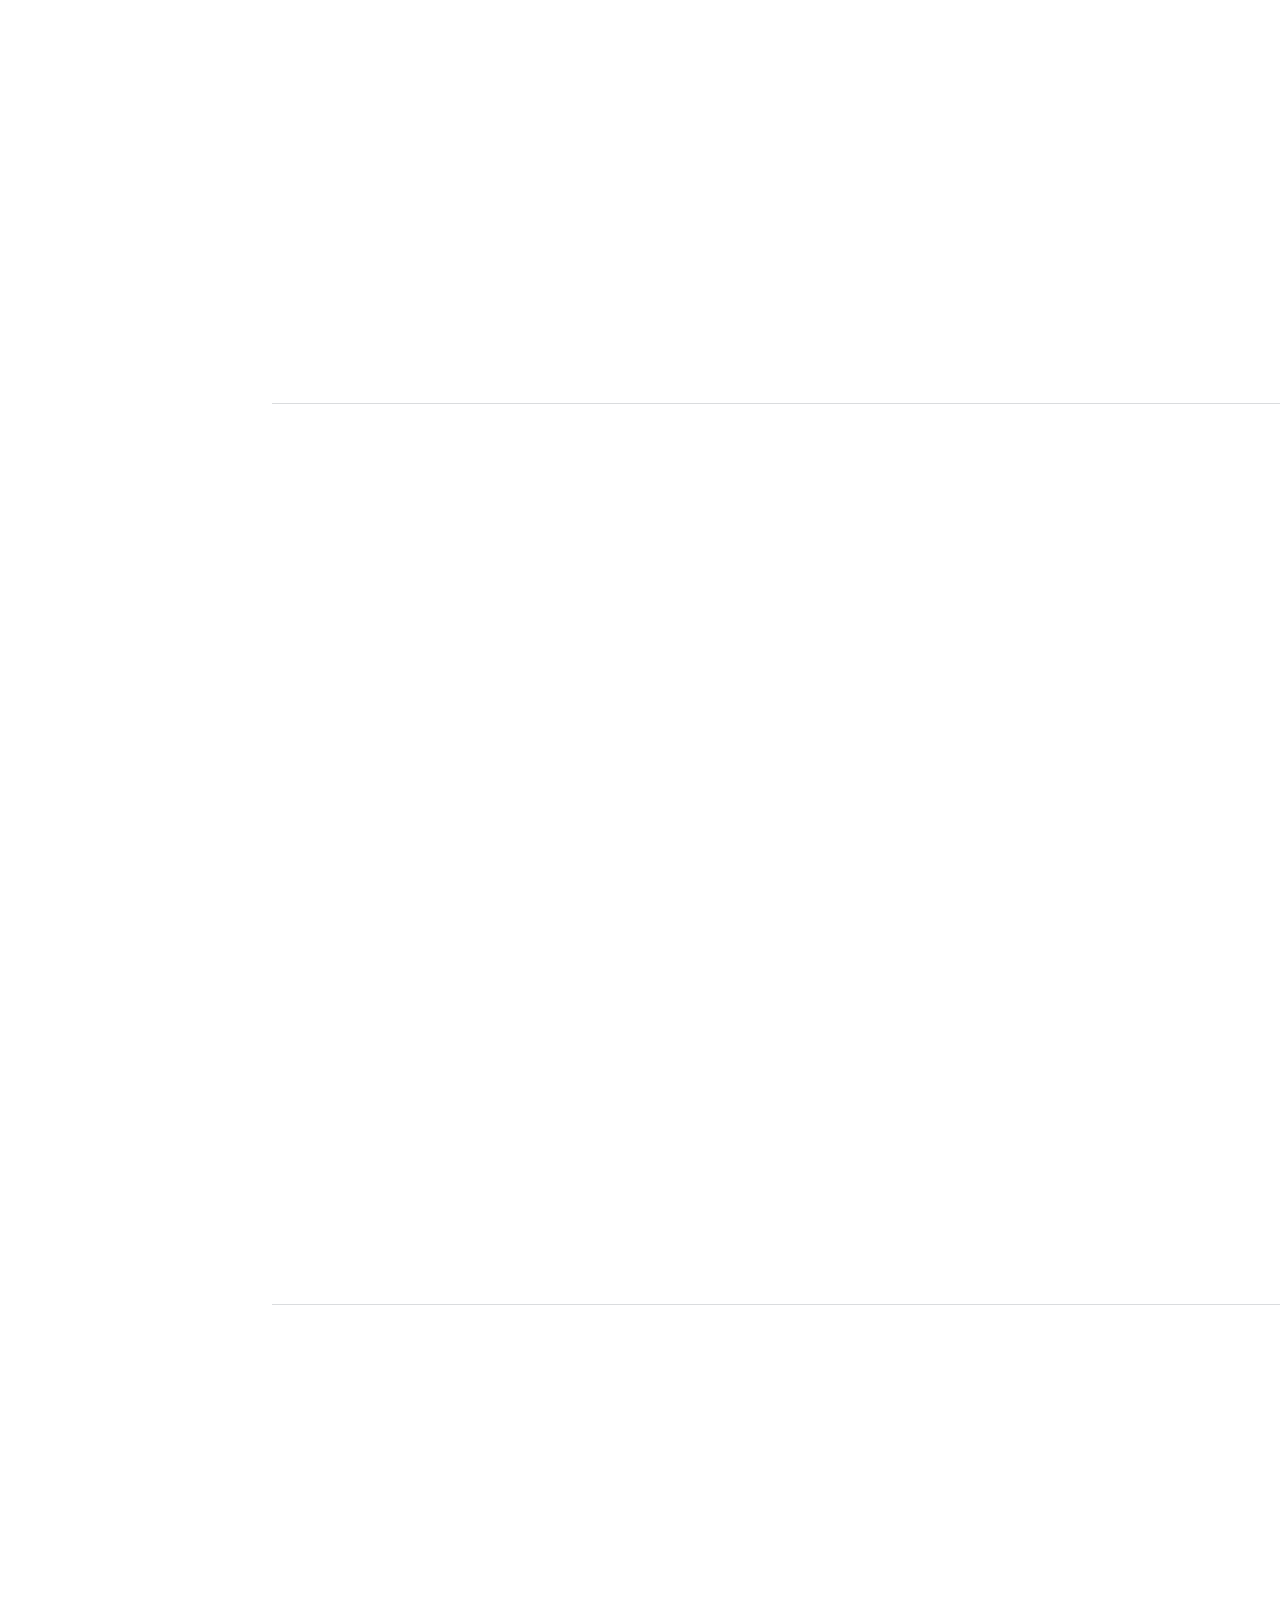
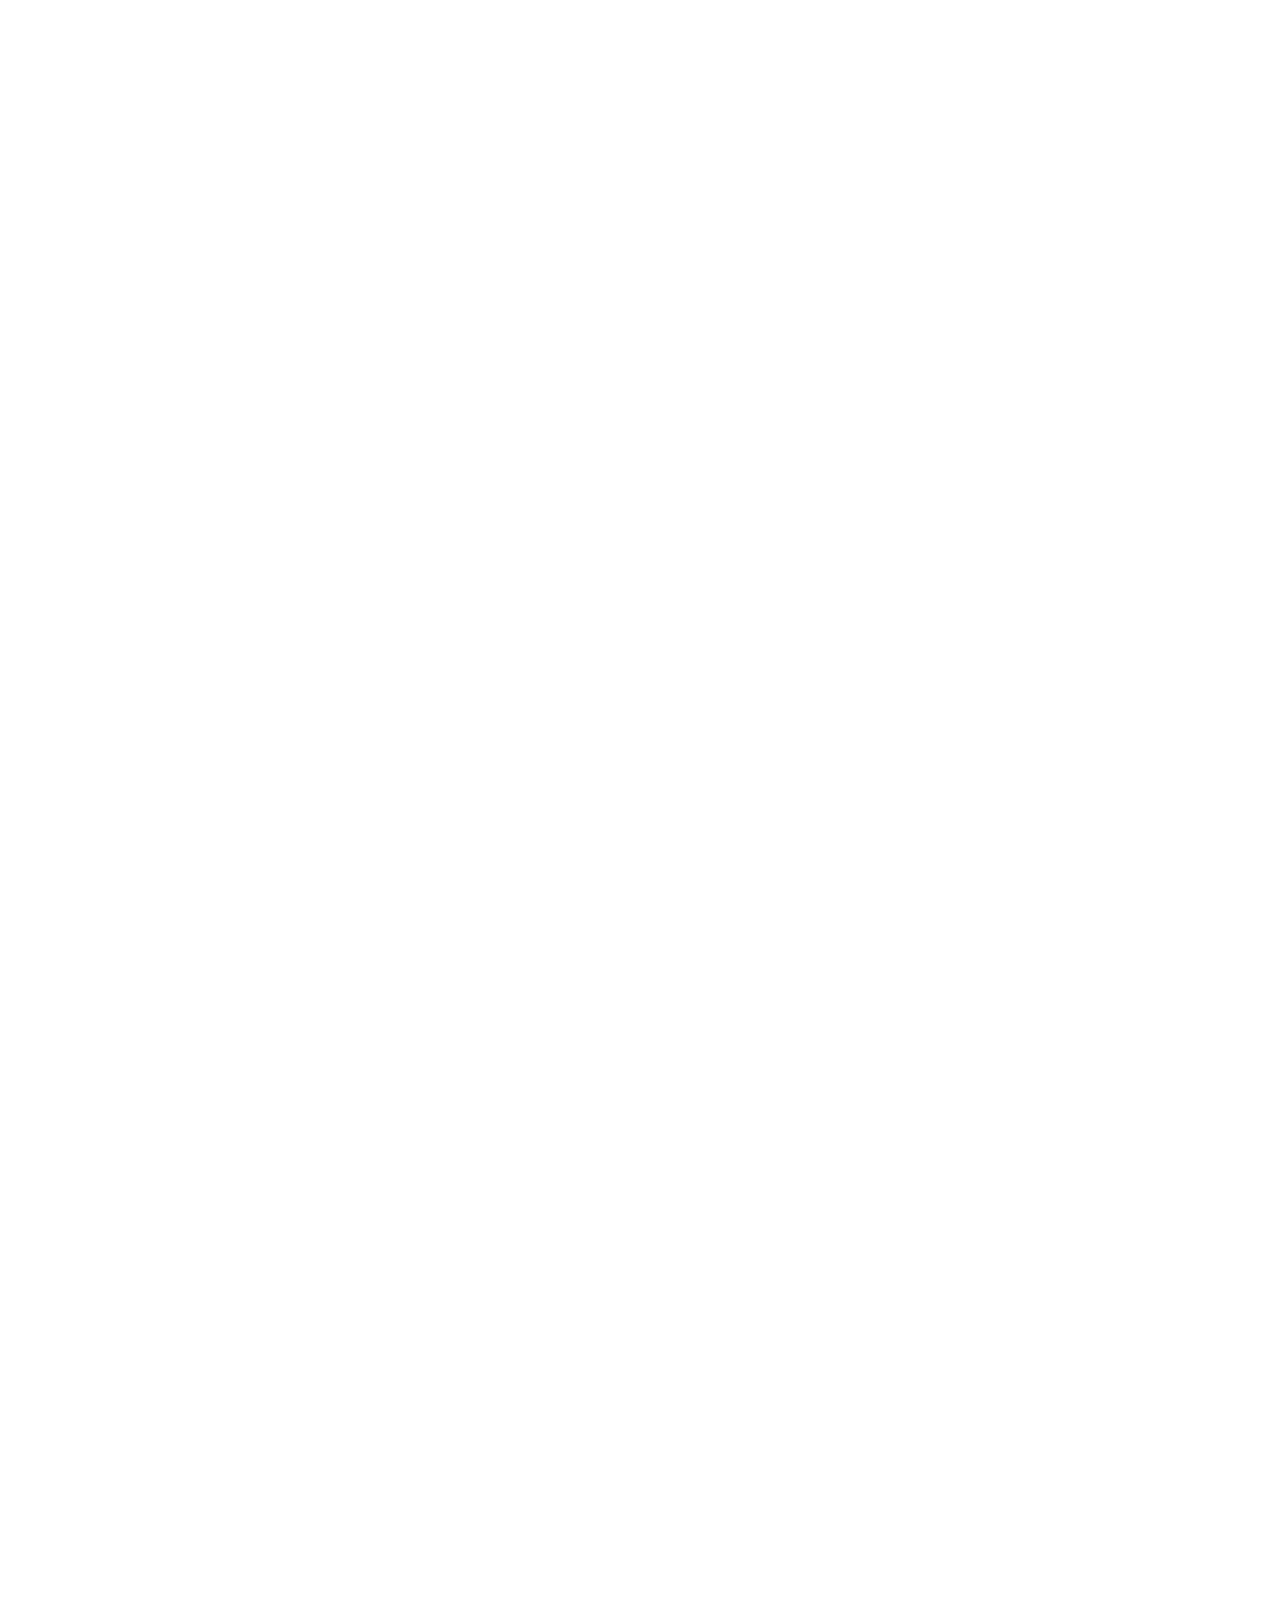
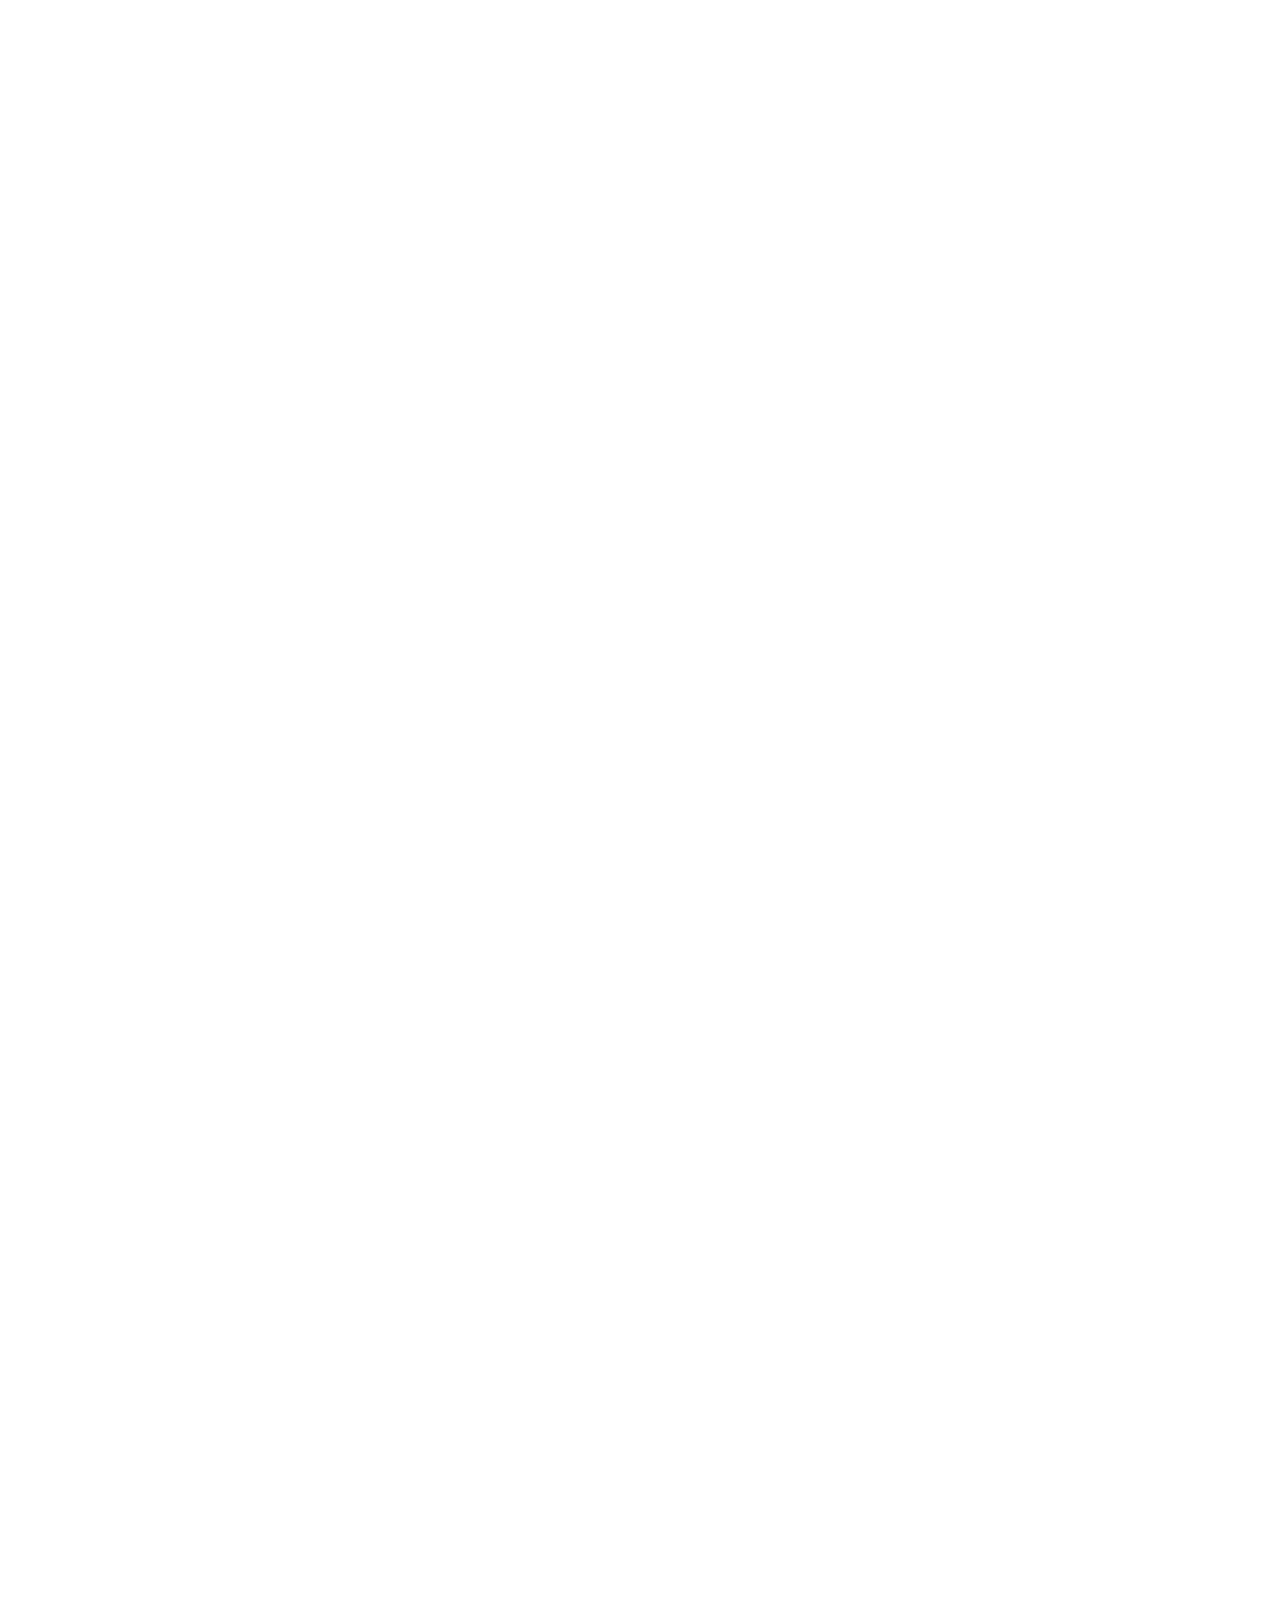
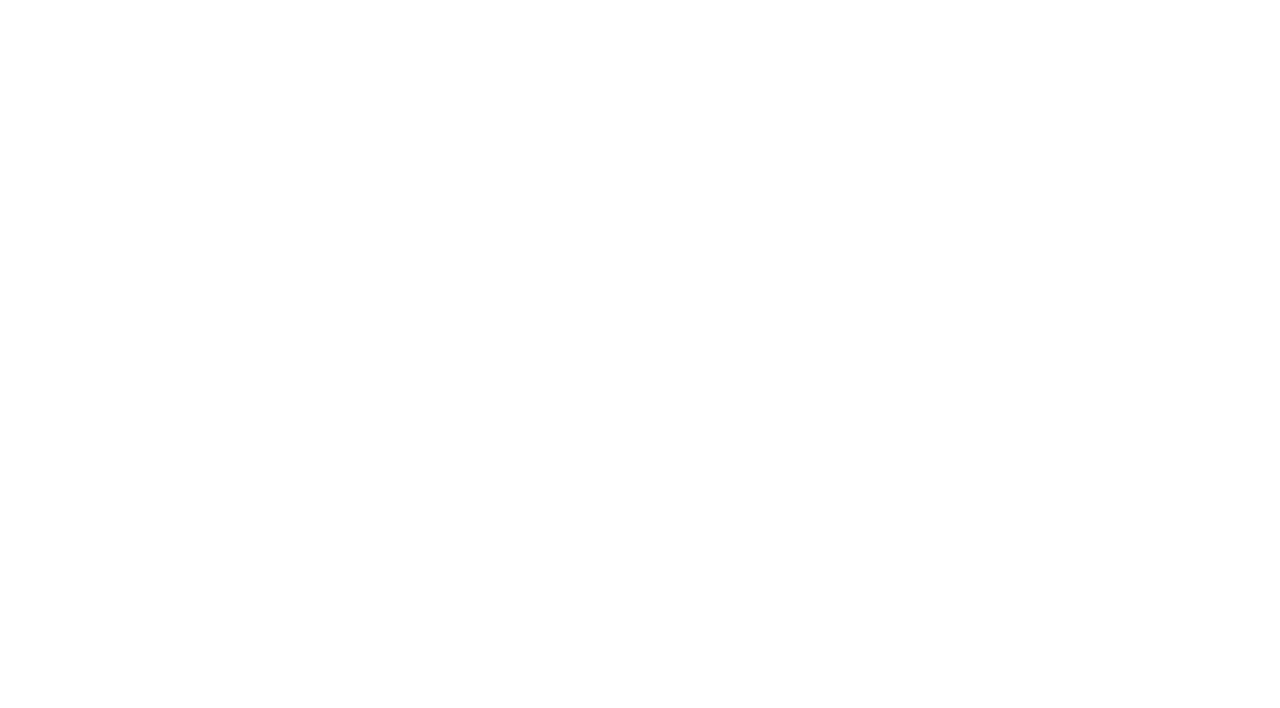
==== commit 8c0b44bf: "update portfolio" ====
--- a/index.html
+++ b/index.html
@@ -143,7 +143,7 @@
                                 </div>
                             </div>
                         </div>
-                        <div class="flex-shrink-0" data-aos="fade-up" data-aos-duration="1000"><span class="text-primary">November 2019 - Oktober 2023</span></div>
+                        <div class="flex-shrink-0" data-aos="fade-up" data-aos-duration="1000"><span class="text-primary">November 2019 - October 2023</span></div>
                     </div>
                     <div class="d-flex flex-column flex-md-row justify-content-between mb-5" style="display: none !important;">
                         <div class="flex-grow-1">
@@ -453,6 +453,31 @@
                             </div>
                         </div>
                     </div>
+                    <div class="card mb-4 card-project" data-aos="fade-up">
+                        <div class="row g-0">
+                            <div class="col-sm-3">
+                                <a href="images/portfolio/liburan/liburan-front.png" data-toggle="lightbox">
+                                    <img src="images/portfolio/liburan/liburan-front.png" class="card-img" alt="Libur AN" />
+                                </a>
+                            </div>
+                            <div class="col-md-9">
+                                <div class="card-body">
+                                    <h5 class="card-title">Libur AN</h5>
+                                    <p class="card-text">Libur AN is a web application for booking hotel for staycation. This web created for task on studying.</p>
+                                    <div>
+                                        <img src="https://www.w3.org/html/logo/downloads/HTML5_Logo_64.png" style="height: 40px;" title="HTML" />
+                                        <img src="https://seeklogo.com/images/C/css3-logo-8724075274-seeklogo.com.png" style="height: 40px;" title="CSS" />
+                                        <img src="https://upload.wikimedia.org/wikipedia/commons/thumb/d/d4/Javascript-shield.svg/1200px-Javascript-shield.svg.png" style="height: 40px;" title="Javascript" />
+                                        <img src="https://seeklogo.com/images/N/nodejs-logo-FBE122E377-seeklogo.com.png" style="height: 40px;" title="Node JS" />
+                                        <img src="https://upload.wikimedia.org/wikipedia/commons/thumb/a/a7/React-icon.svg/1150px-React-icon.svg.png" style="height: 40px;" title="React JS" />
+                                        <img src="https://adware-technologies.s3.amazonaws.com/uploads/technology/thumbnail/20/express-js.png" style="height: 40px;" title="Express JS" />
+                                        <img src="https://raw.githubusercontent.com/tandpfun/skill-icons/main/icons/Postman.svg" title="Postman" style="height: 40px;" />
+                                        <img src="https://www.svgrepo.com/show/331488/mongodb.svg" title="MongoDB" style="height: 40px;" />
+                                    </div>
+                                </div>
+                            </div>
+                        </div>
+                    </div>
                     <div class="subheading mb-3 mt-5" data-aos="fade-up">Mobile Development</div>
                     <div class="card mb-4 card-project" data-aos="fade-up">
                         <div class="row g-0">
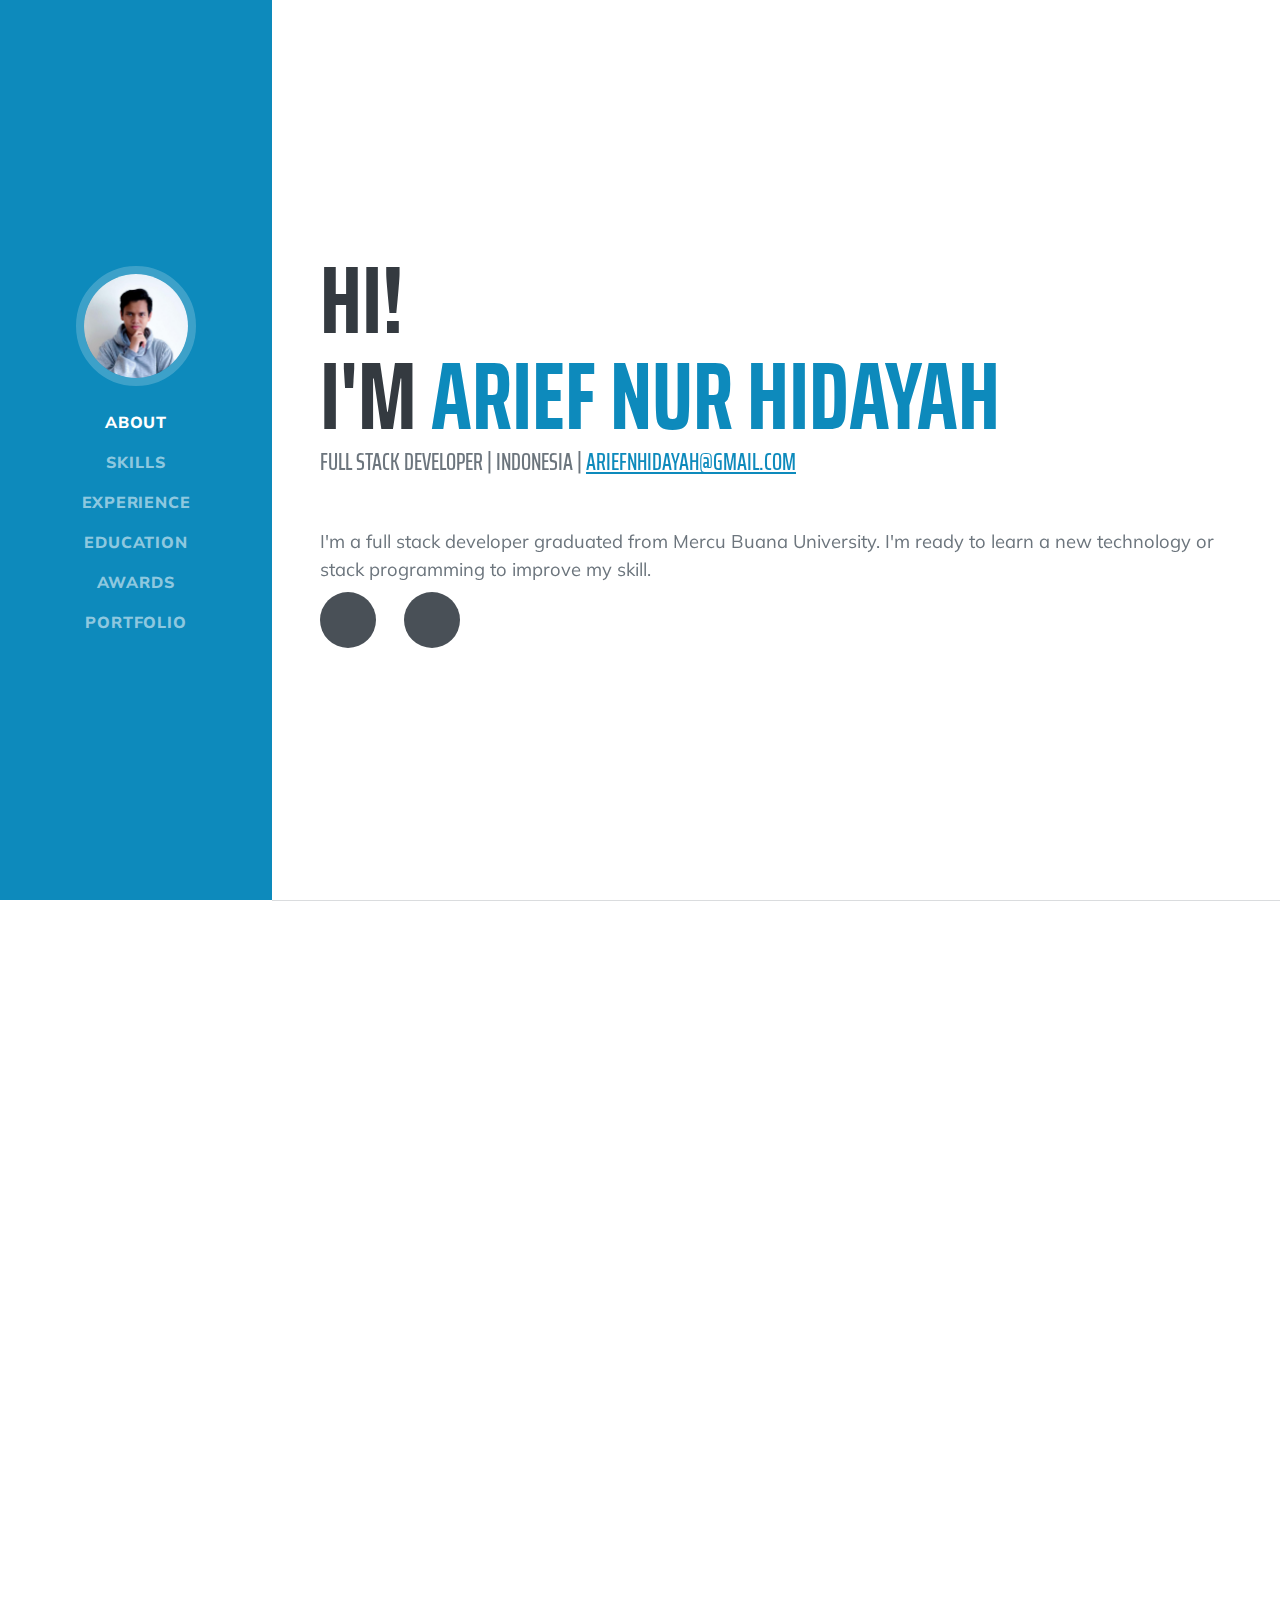
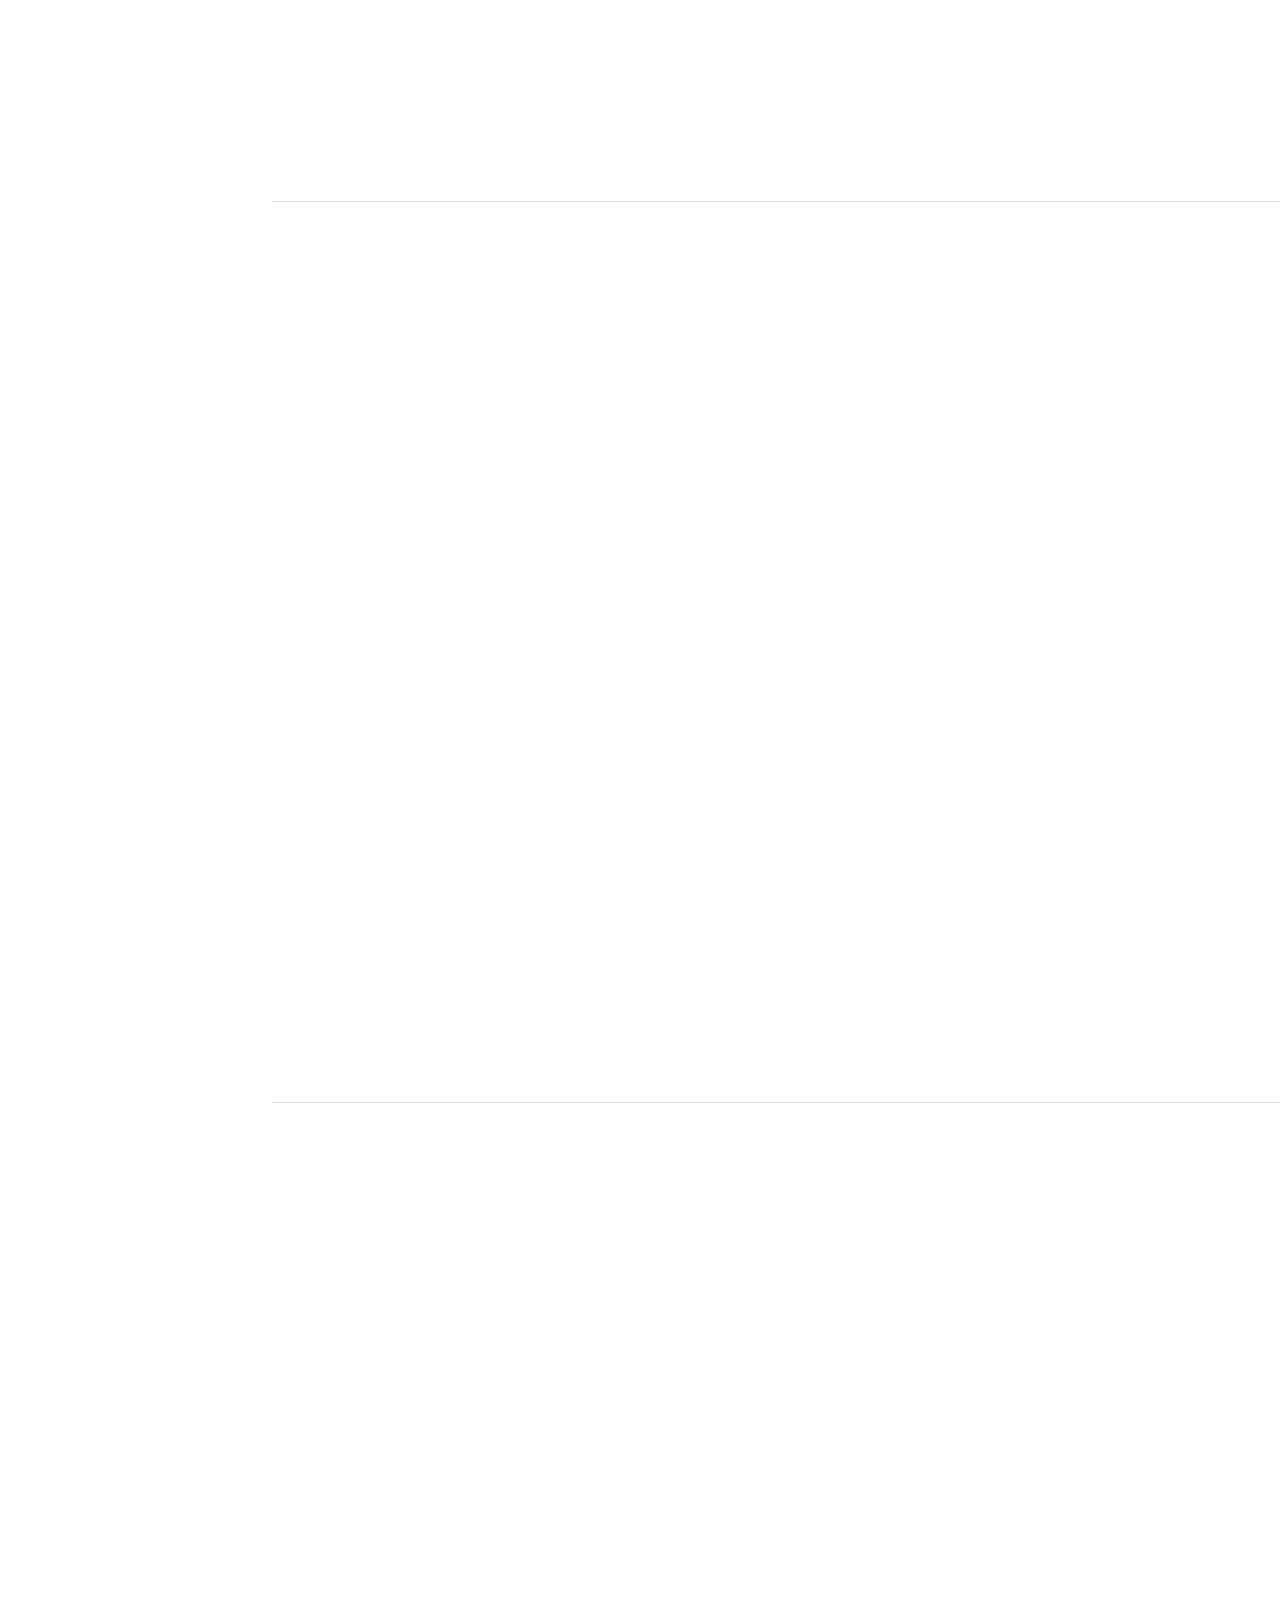
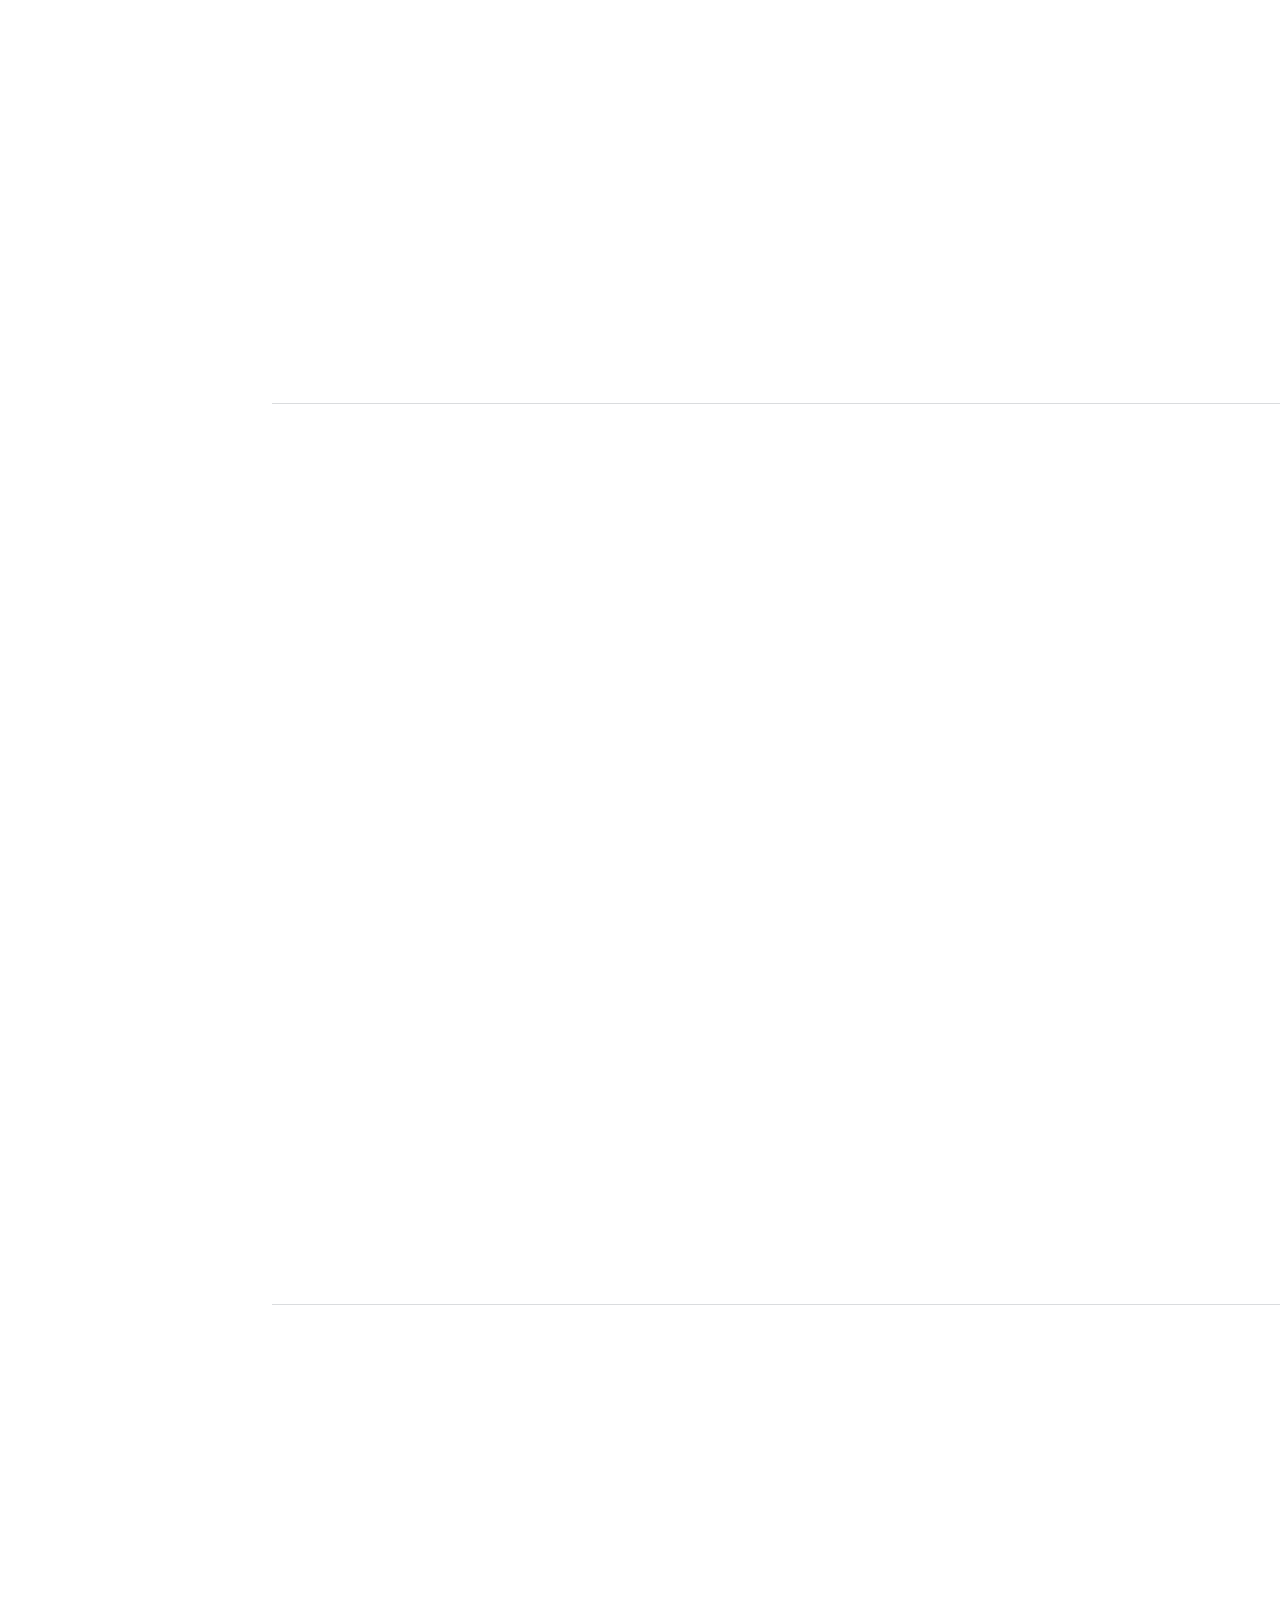
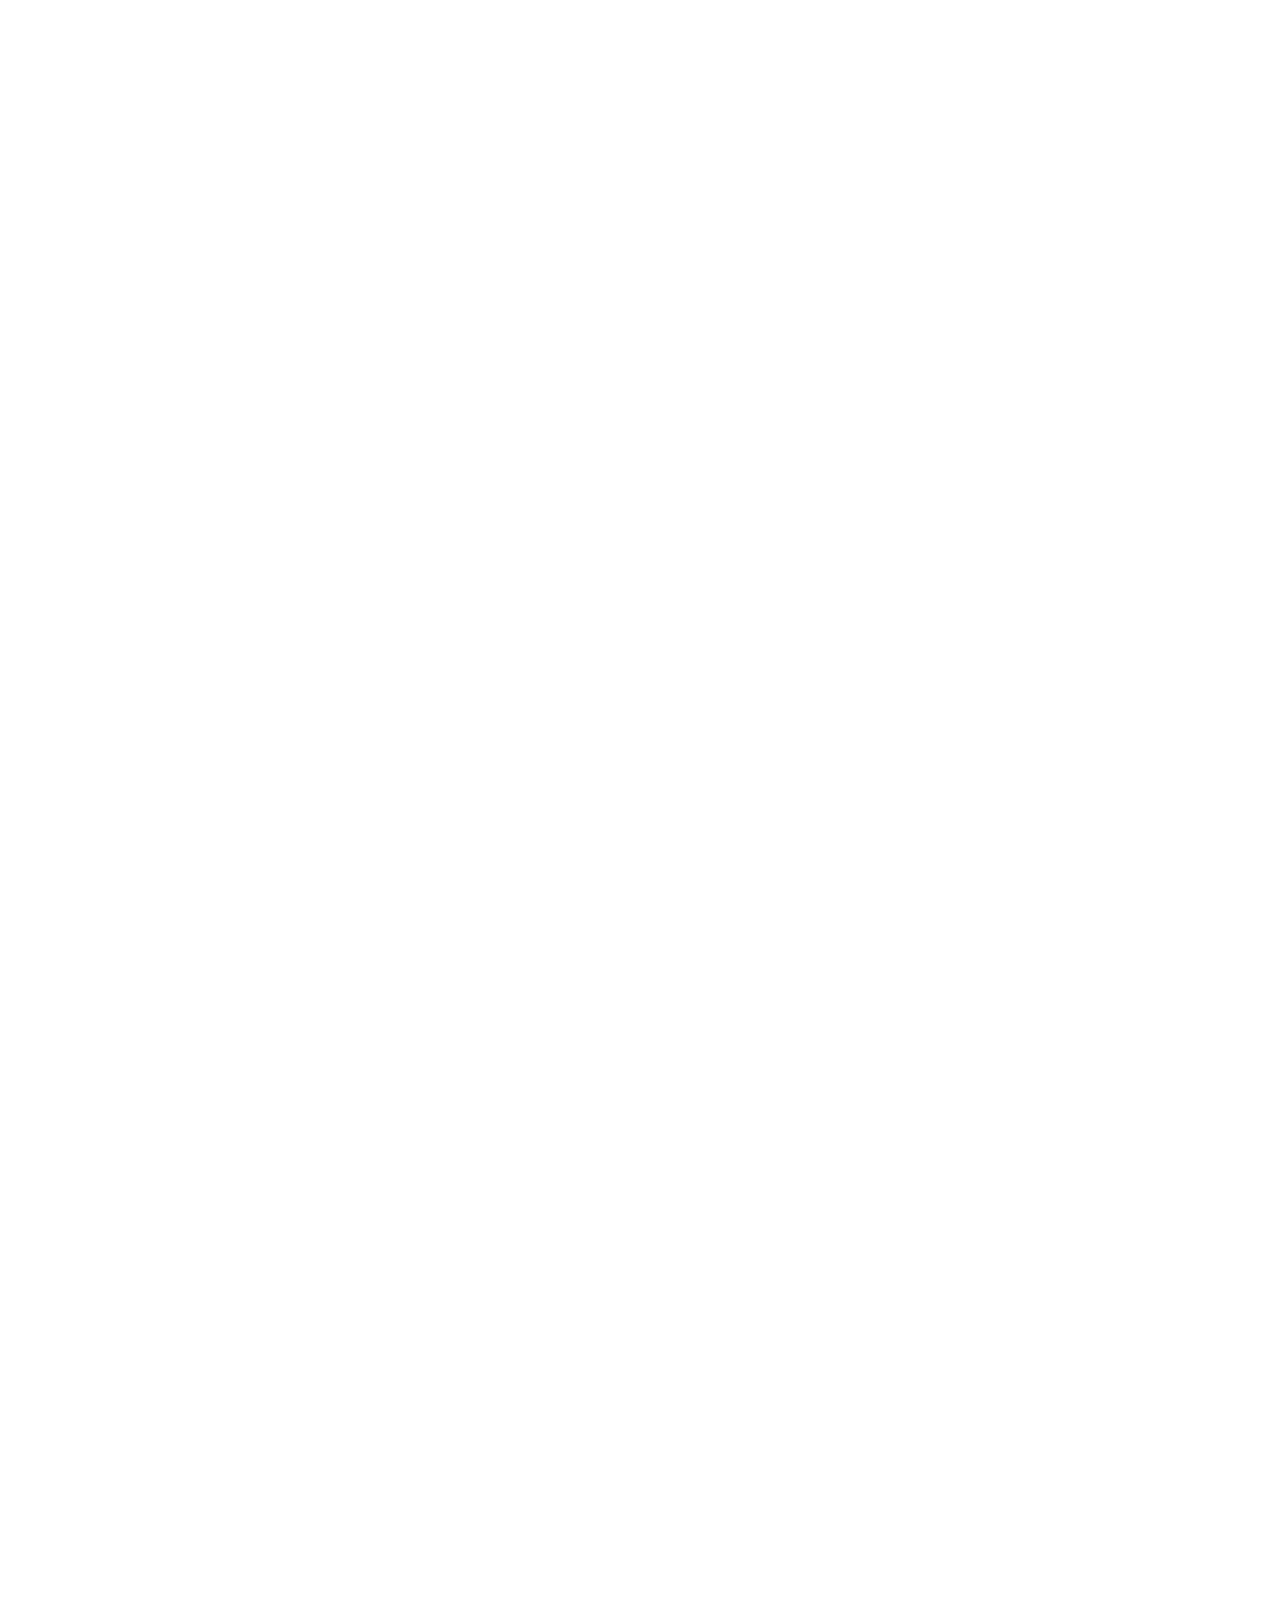
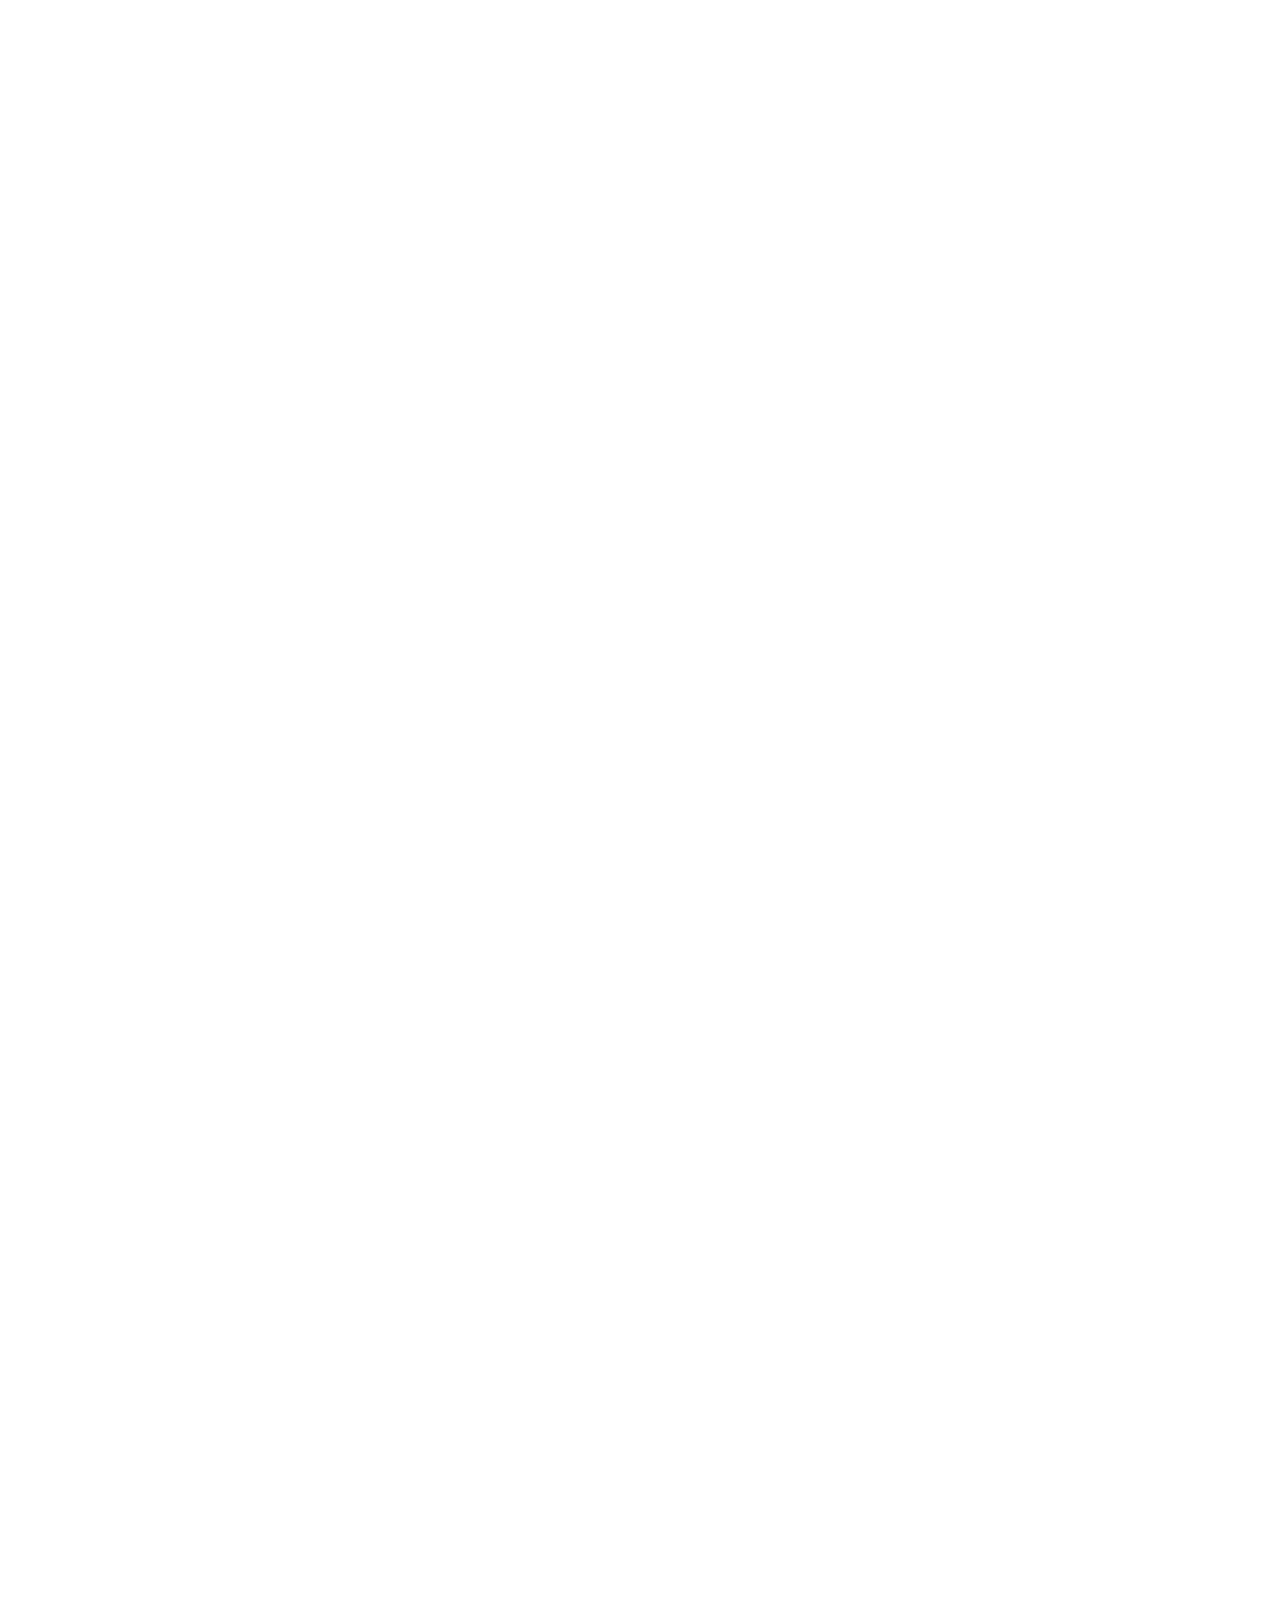
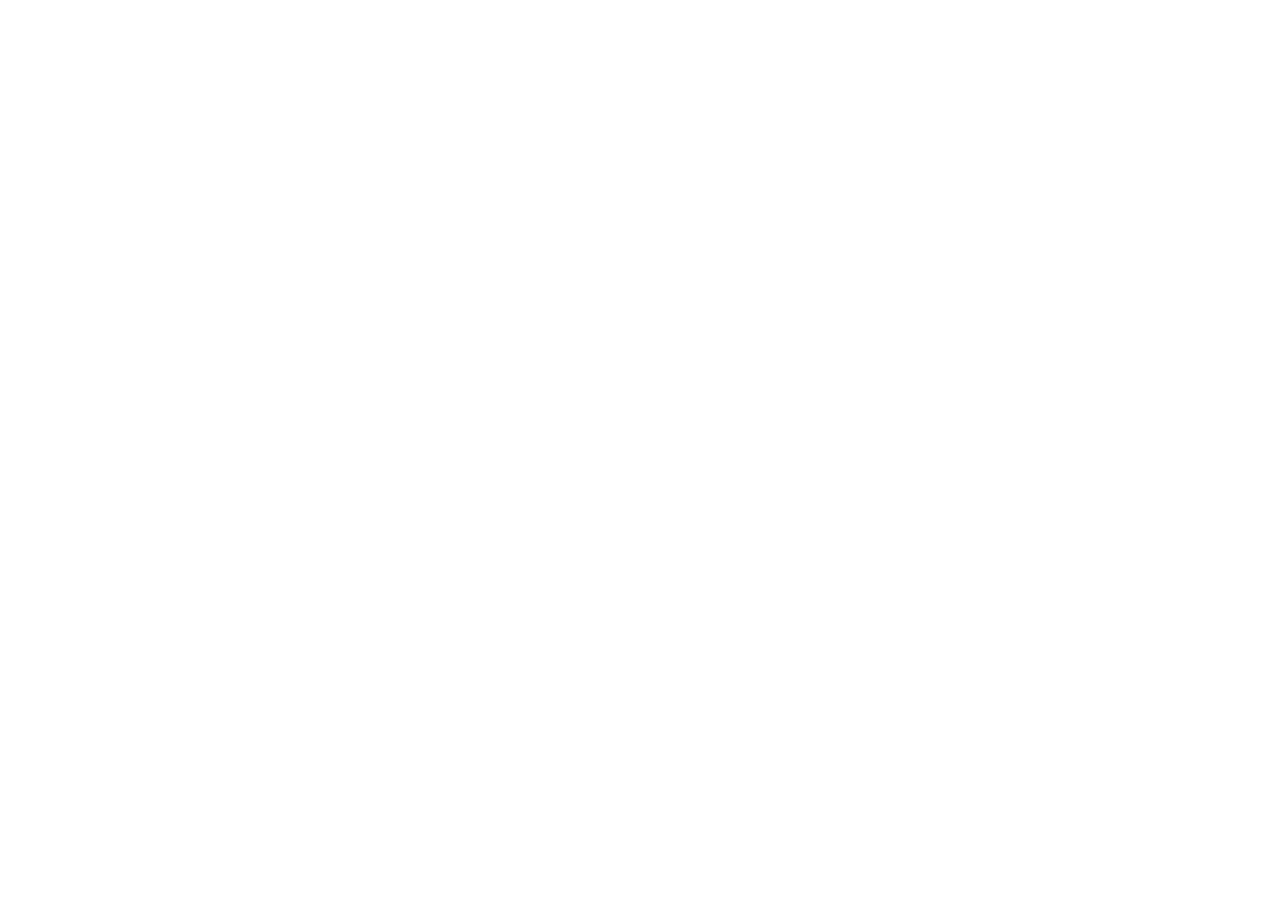
==== commit 8f28db95: "add ruanggamer project to portfolio" ====
--- a/index.html
+++ b/index.html
@@ -478,6 +478,30 @@
                             </div>
                         </div>
                     </div>
+                    <div class="card mb-4 card-project" data-aos="fade-up">
+                        <div class="row g-0">
+                            <div class="col-sm-3">
+                                <a href="images/portfolio/ruanggamer/ruanggamer-front.png" data-toggle="lightbox">
+                                    <img src="images/portfolio/ruanggamer/ruanggamer-front.png" class="card-img" alt="Ruanggamer" />
+                                </a>
+                            </div>
+                            <div class="col-md-9">
+                                <div class="card-body">
+                                    <h5 class="card-title">RuangGamer</h5>
+                                    <p class="card-text">RuangGamer is a web application for learning about gaming and learn how to be professional gamers. This web created for task in studying and for competition FCSC 2021.</p>
+                                    <div>
+                                        <img src="https://www.w3.org/html/logo/downloads/HTML5_Logo_64.png" style="height: 40px;" title="HTML" />
+                                        <img src="https://seeklogo.com/images/C/css3-logo-8724075274-seeklogo.com.png" style="height: 40px;" title="CSS" />
+                                        <img src="https://upload.wikimedia.org/wikipedia/commons/thumb/d/d4/Javascript-shield.svg/1200px-Javascript-shield.svg.png" style="height: 40px;" title="Javascript" />
+                                        <img src="https://www.svgrepo.com/show/452088/php.svg" style="height: 40px;" title="PHP" />
+                                        <img src="https://cdn.freebiesupply.com/logos/large/2x/bootstrap-4-logo-svg-vector.svg" style="height: 40px;" title="Bootstrap" />
+                                        <img src="https://cdn.worldvectorlogo.com/logos/laravel-2.svg" style="height: 40px;" title="Laravel" />
+                                        <img src="https://www.svgrepo.com/show/303251/mysql-logo.svg" style="height: 40px;" title="MySQL" />
+                                    </div>
+                                </div>
+                            </div>
+                        </div>
+                    </div>
                     <div class="subheading mb-3 mt-5" data-aos="fade-up">Mobile Development</div>
                     <div class="card mb-4 card-project" data-aos="fade-up">
                         <div class="row g-0">
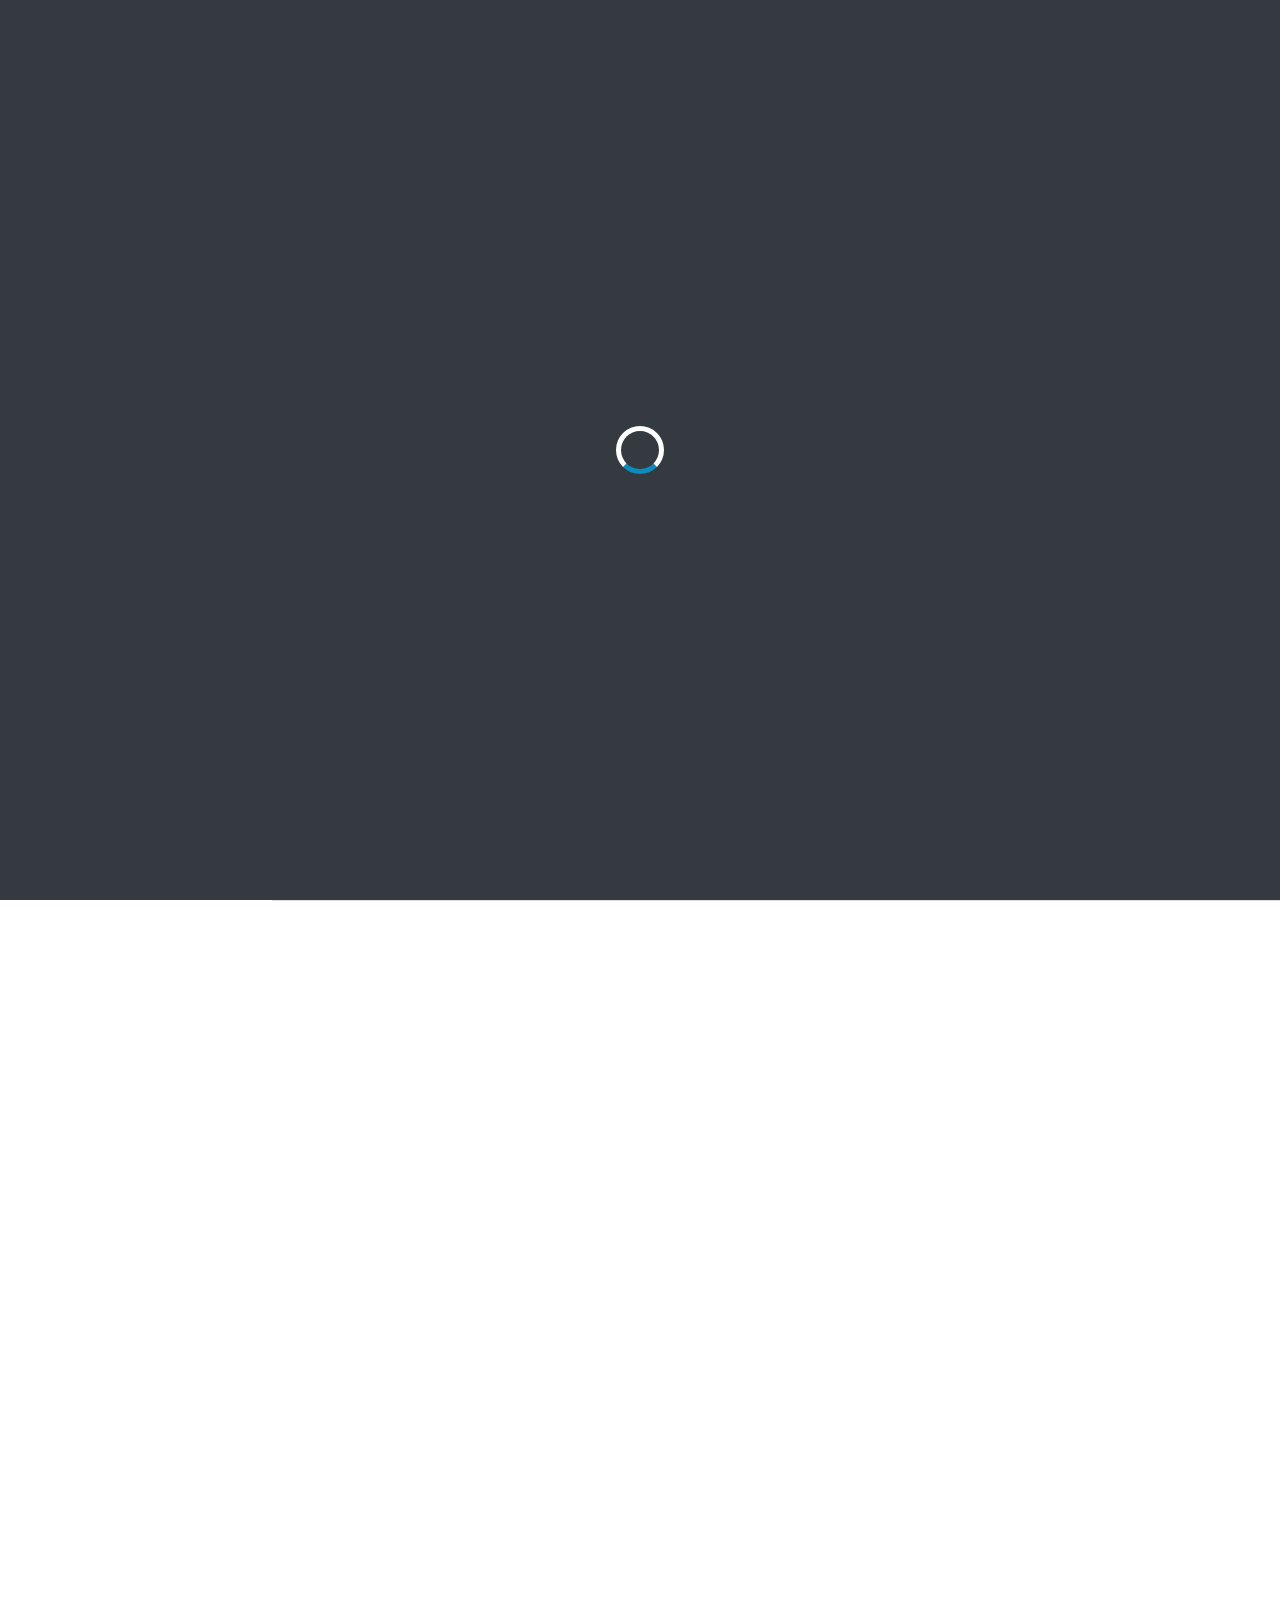
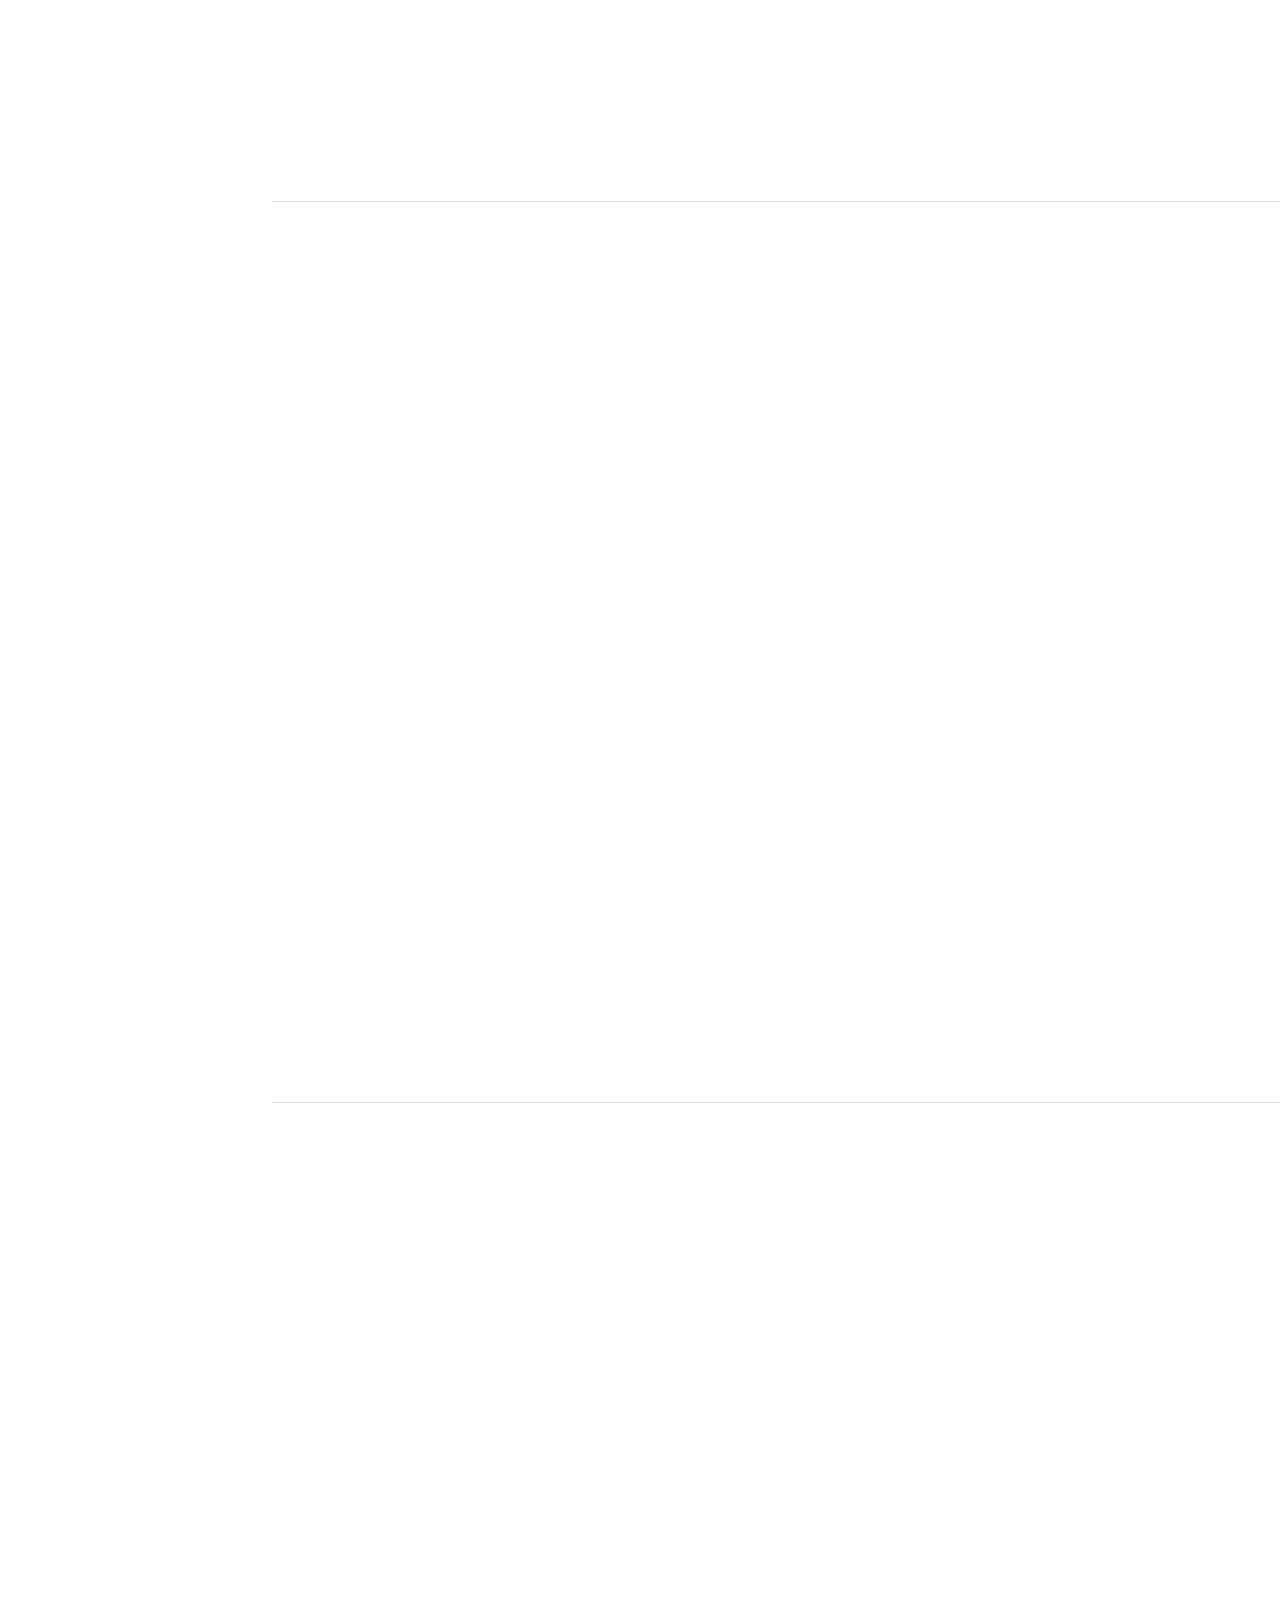
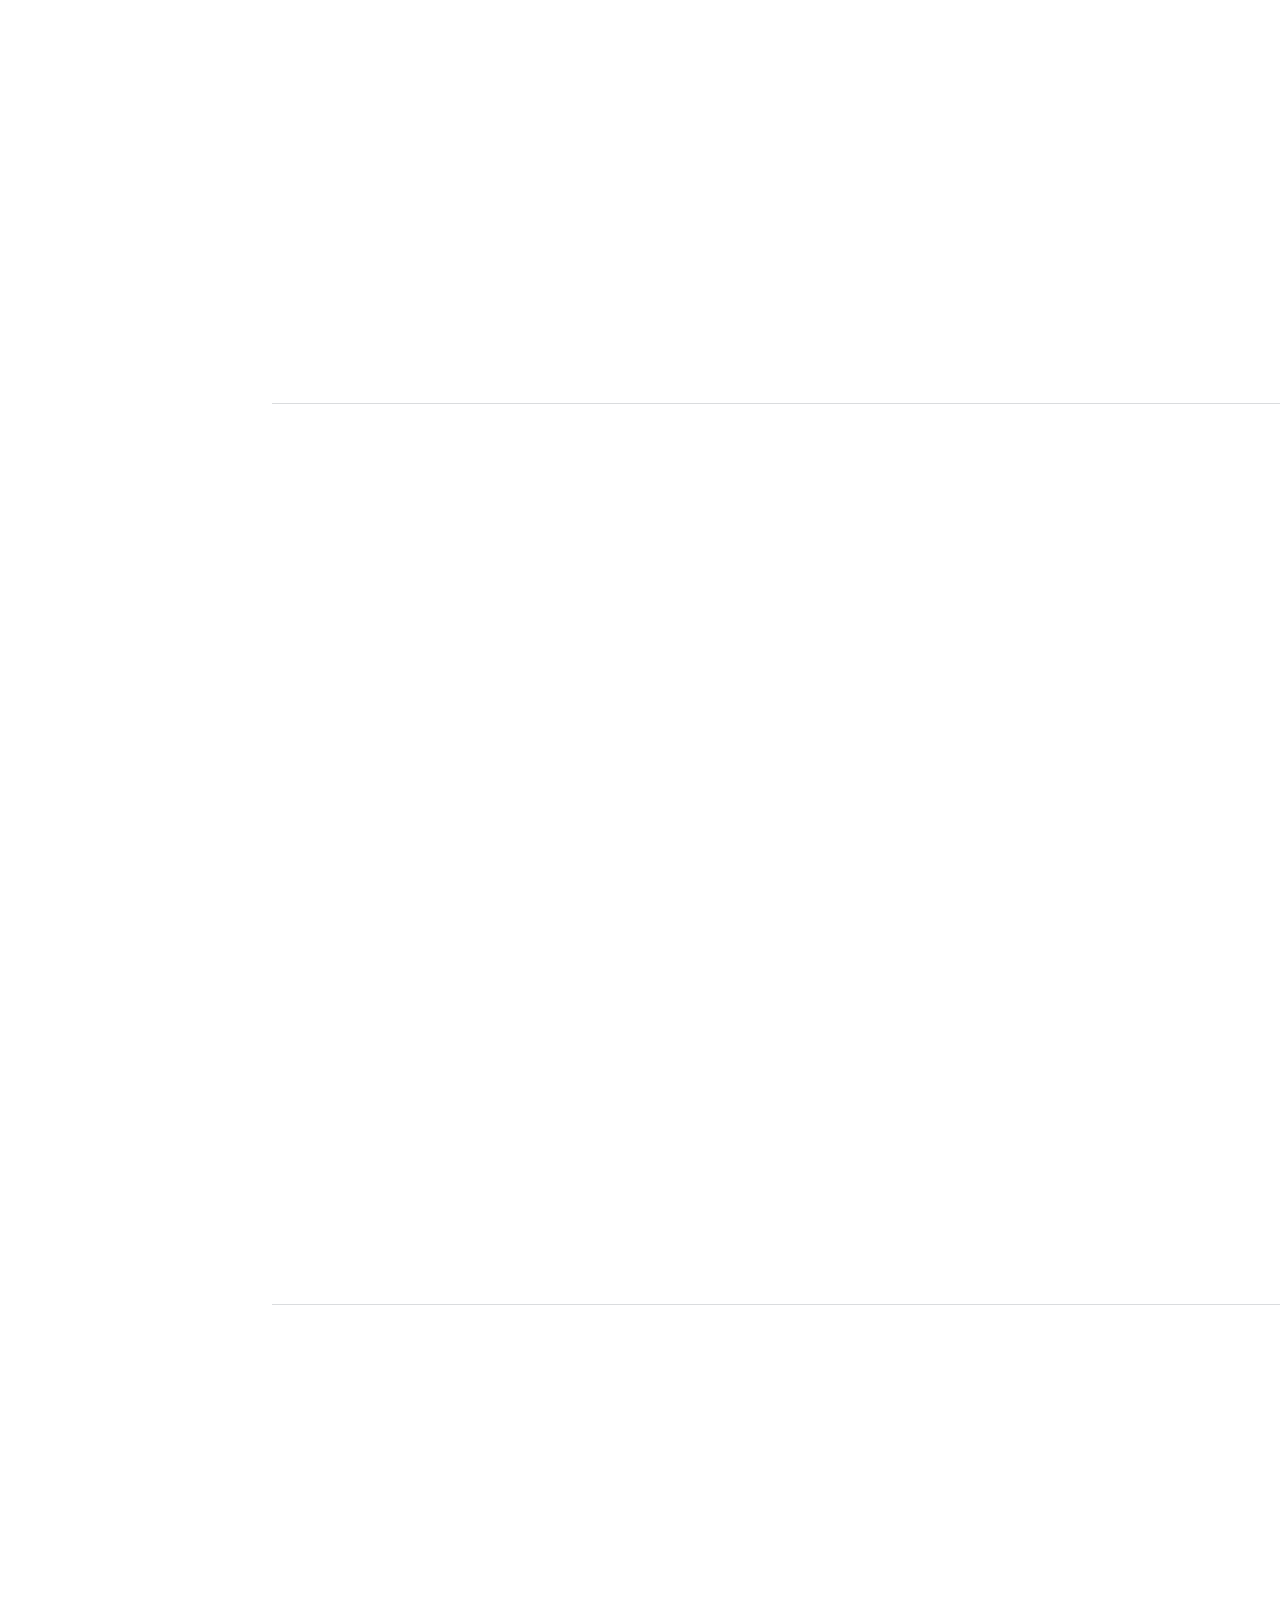
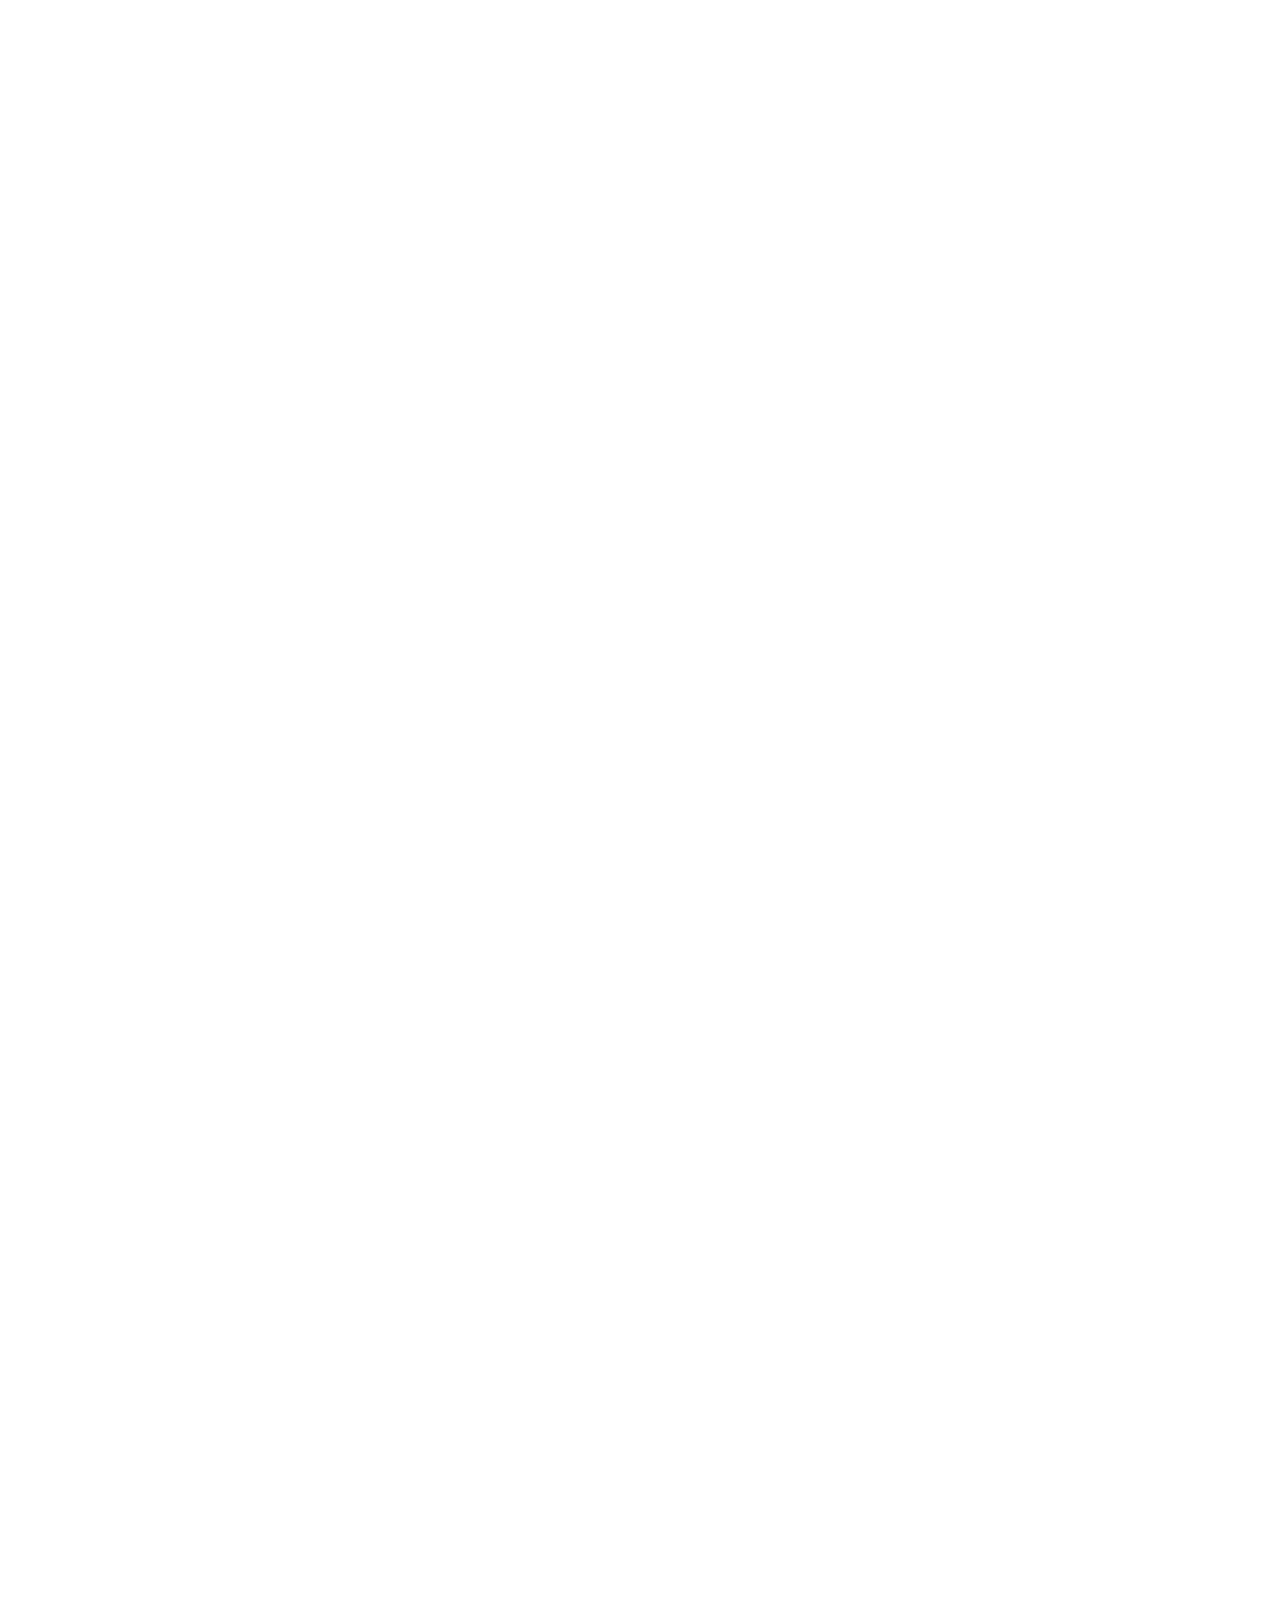
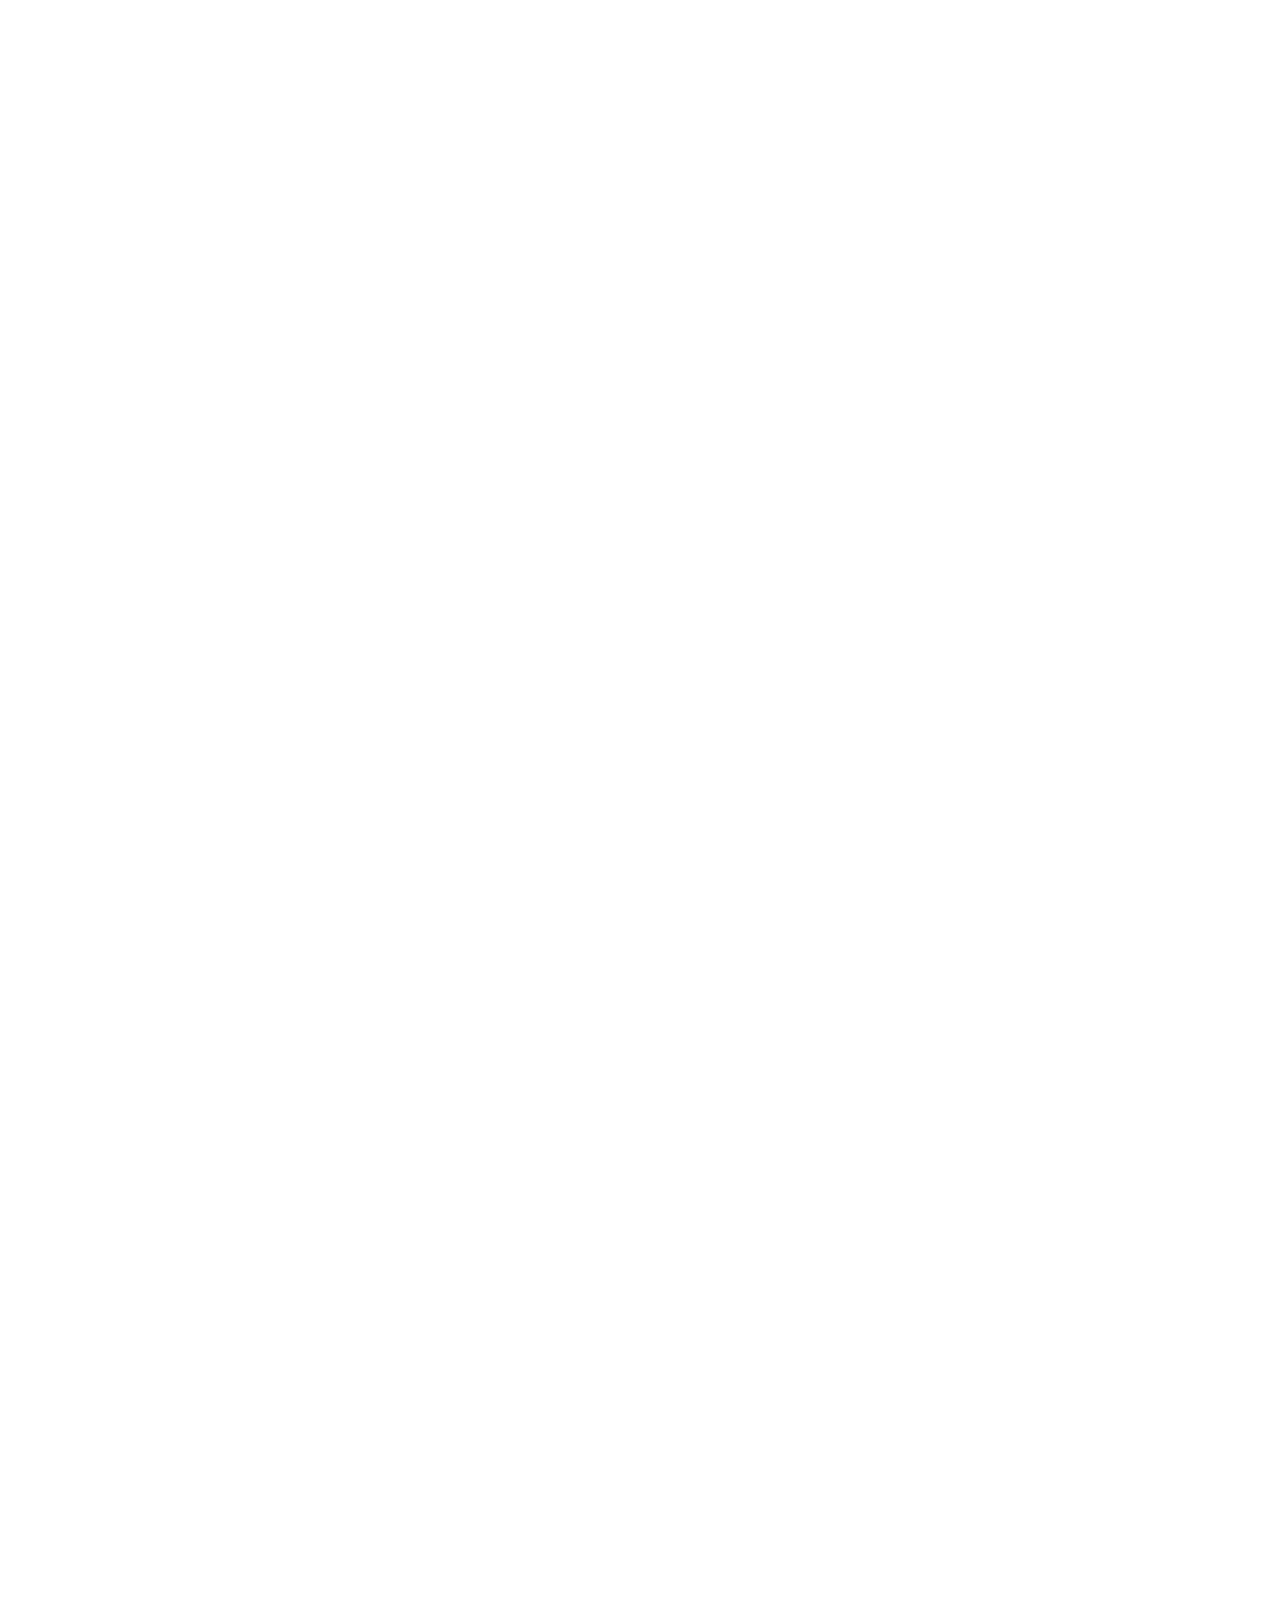
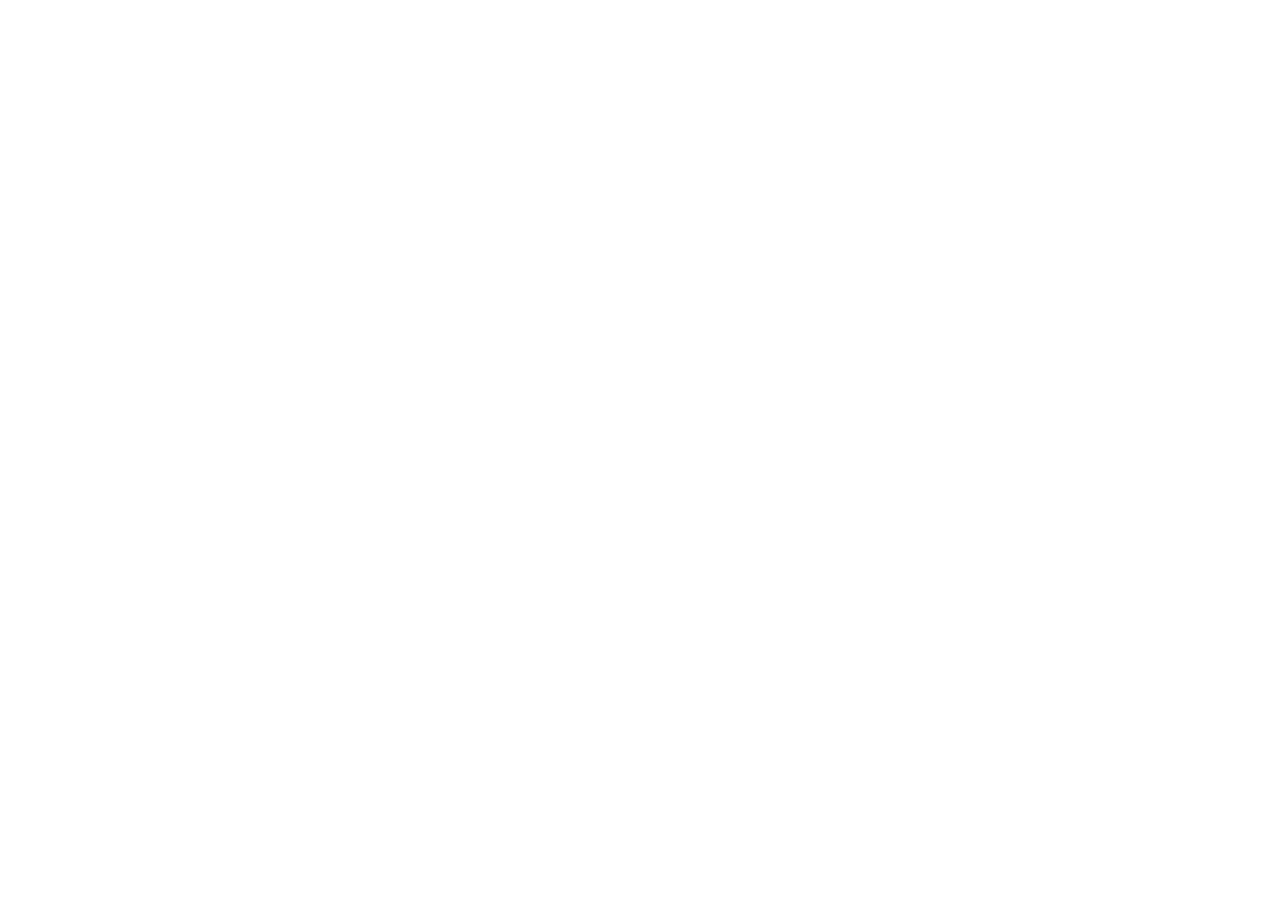
==== commit af69ec93: "Update index.html" ====
--- a/index.html
+++ b/index.html
@@ -18,9 +18,9 @@
         <link href="https://unpkg.com/aos@2.3.1/dist/aos.css" rel="stylesheet" />
     </head>
     <body id="page-top">
-        <!-- <div id="loader-wrapper">
+        <div id="loader-wrapper">
             <span class="loader"></span>
-        </div> -->
+        </div>
         <!-- Navigation-->
         <nav class="navbar navbar-expand-lg navbar-dark bg-primary fixed-top" id="sideNav">
             <a class="navbar-brand js-scroll-trigger" href="#page-top">
@@ -631,7 +631,9 @@
         <script src="js/scripts.js"></script>
         <script>
             AOS.init();
-            
+            $(function() {
+                $('#loader-wrapper').hide()
+            })
         </script>
     </body>
 </html>
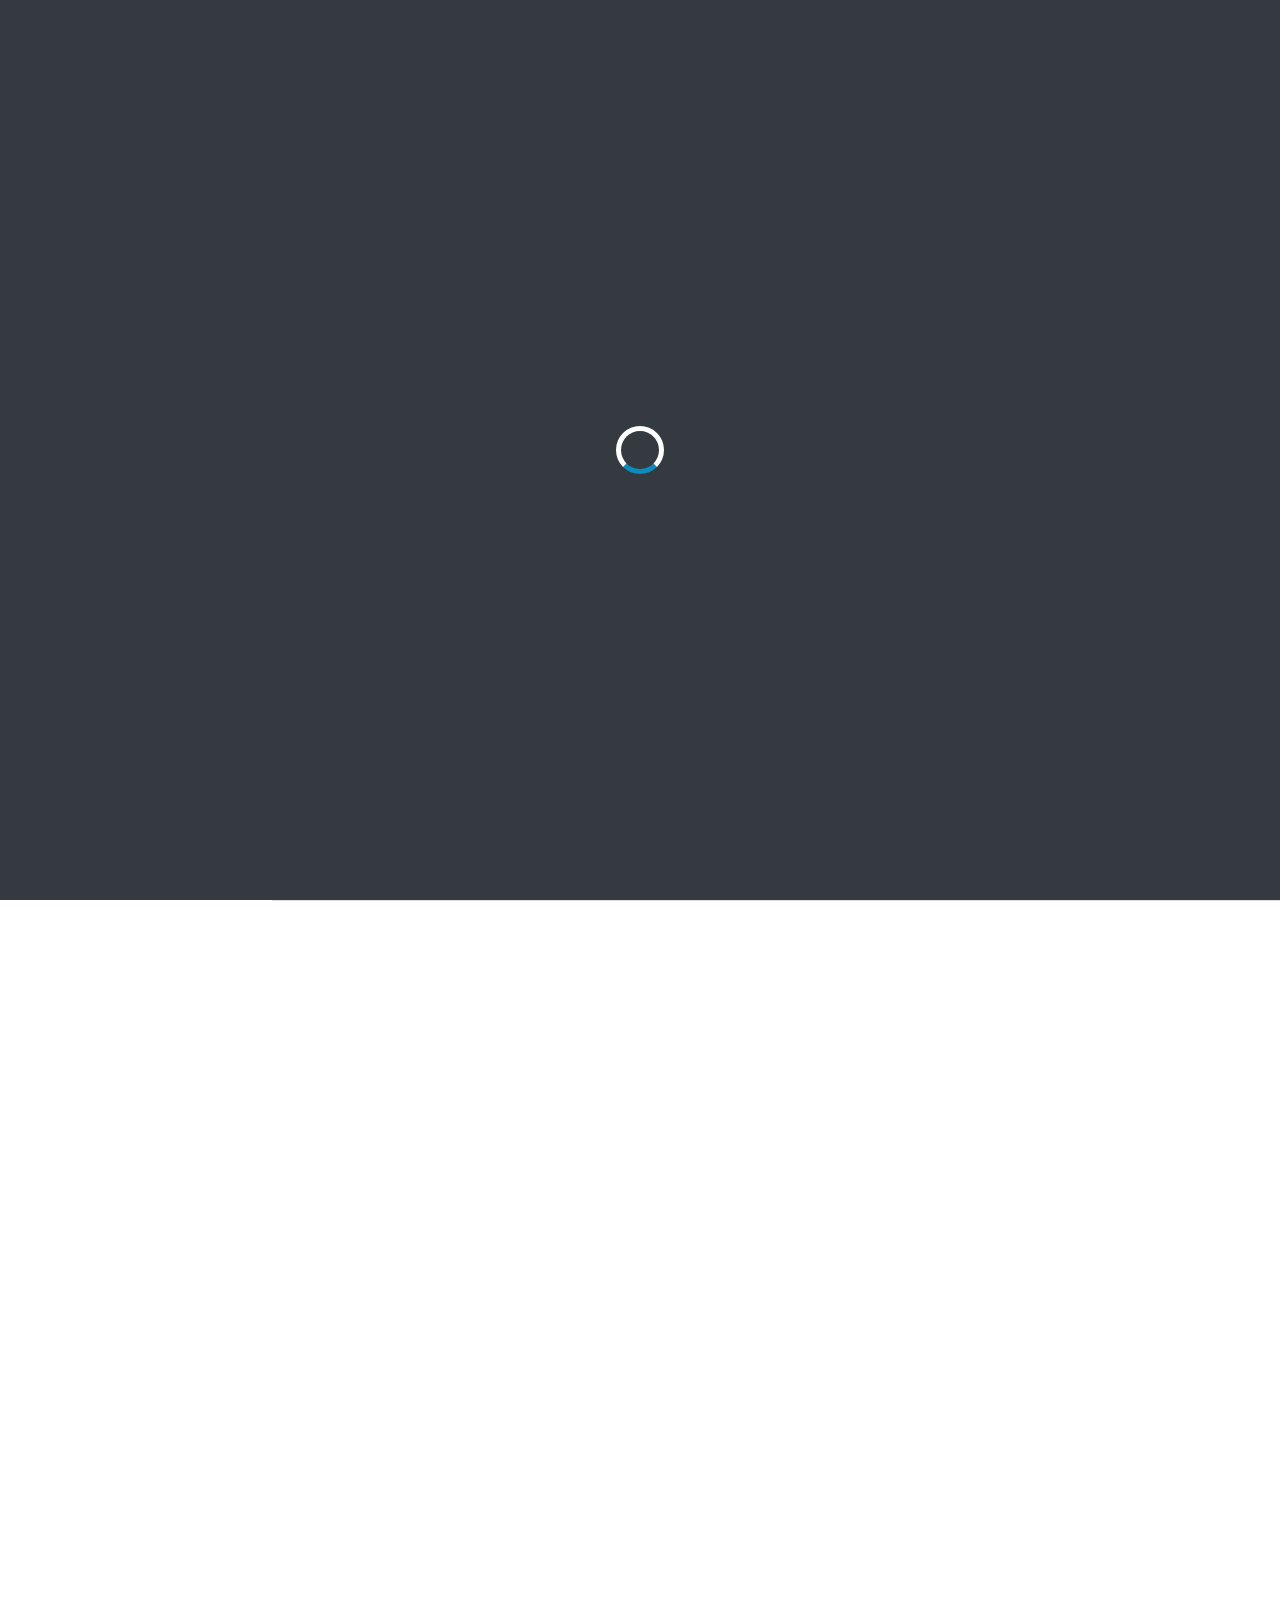
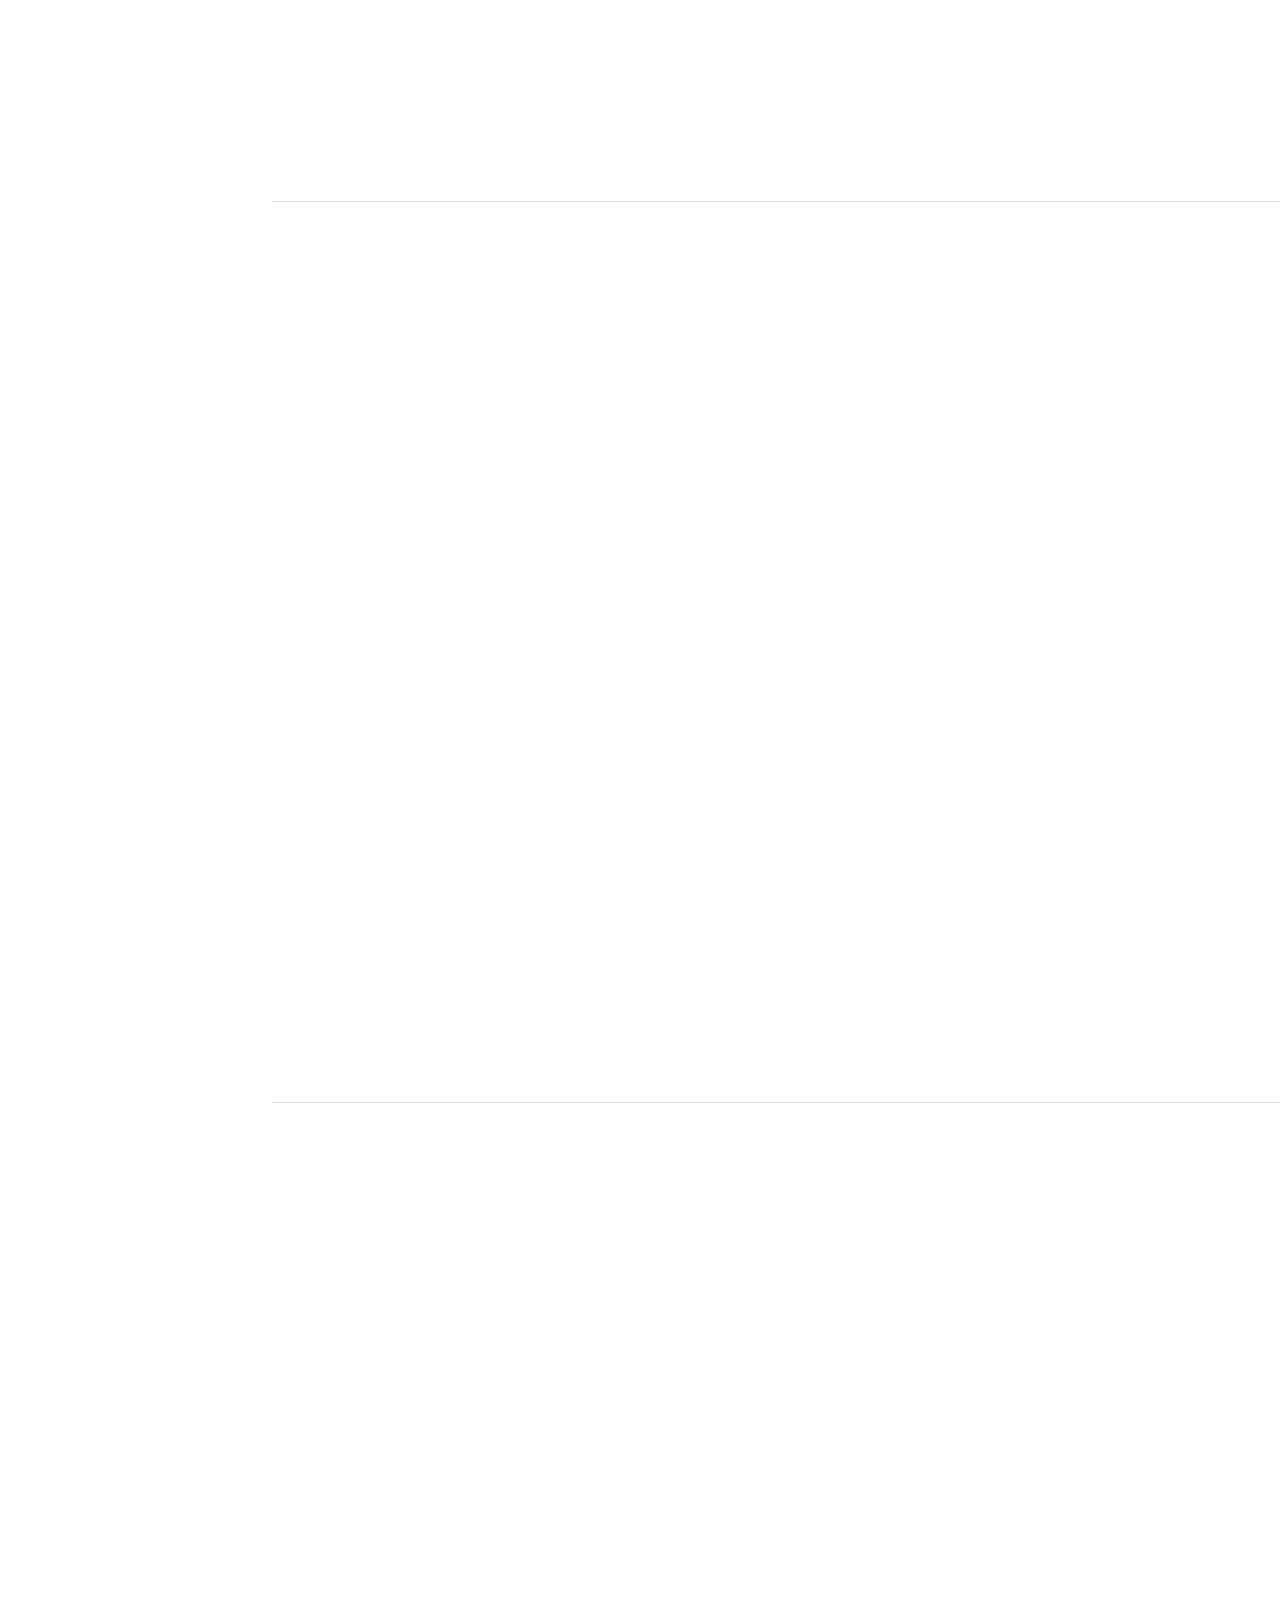
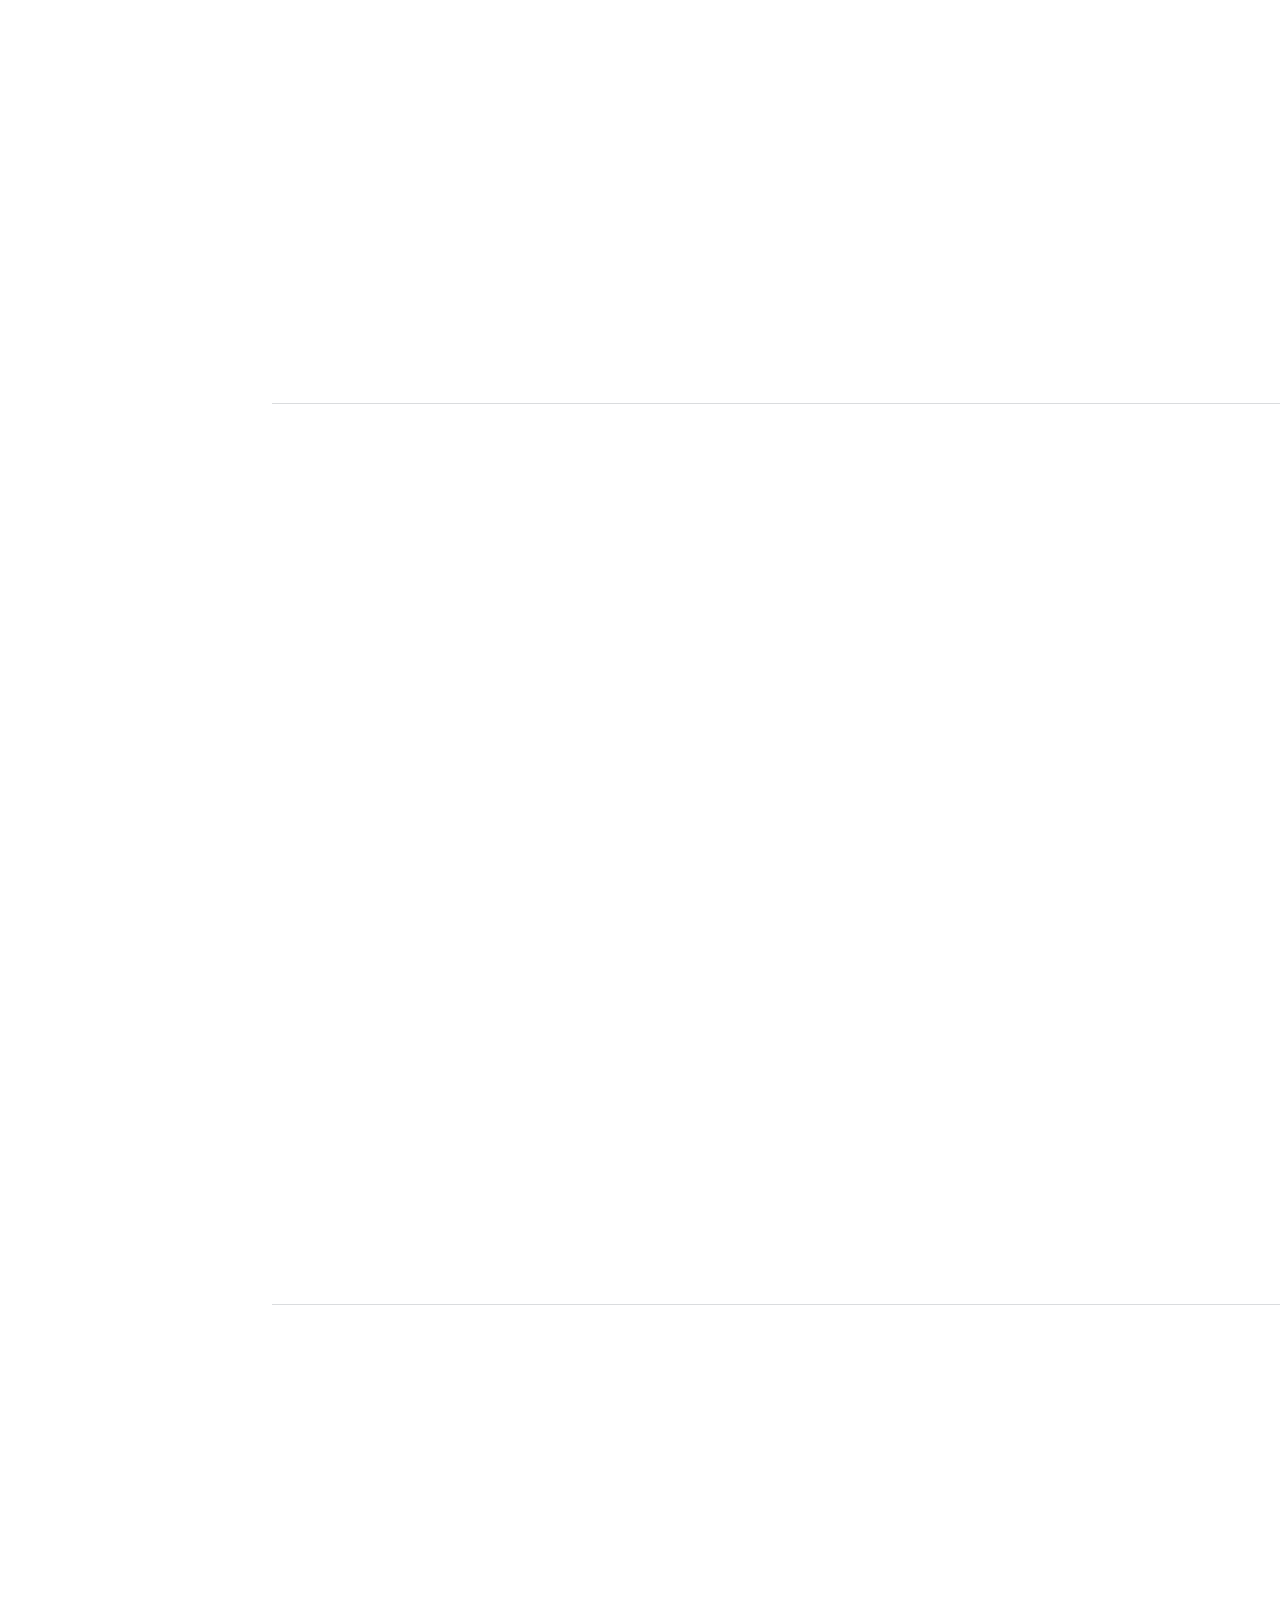
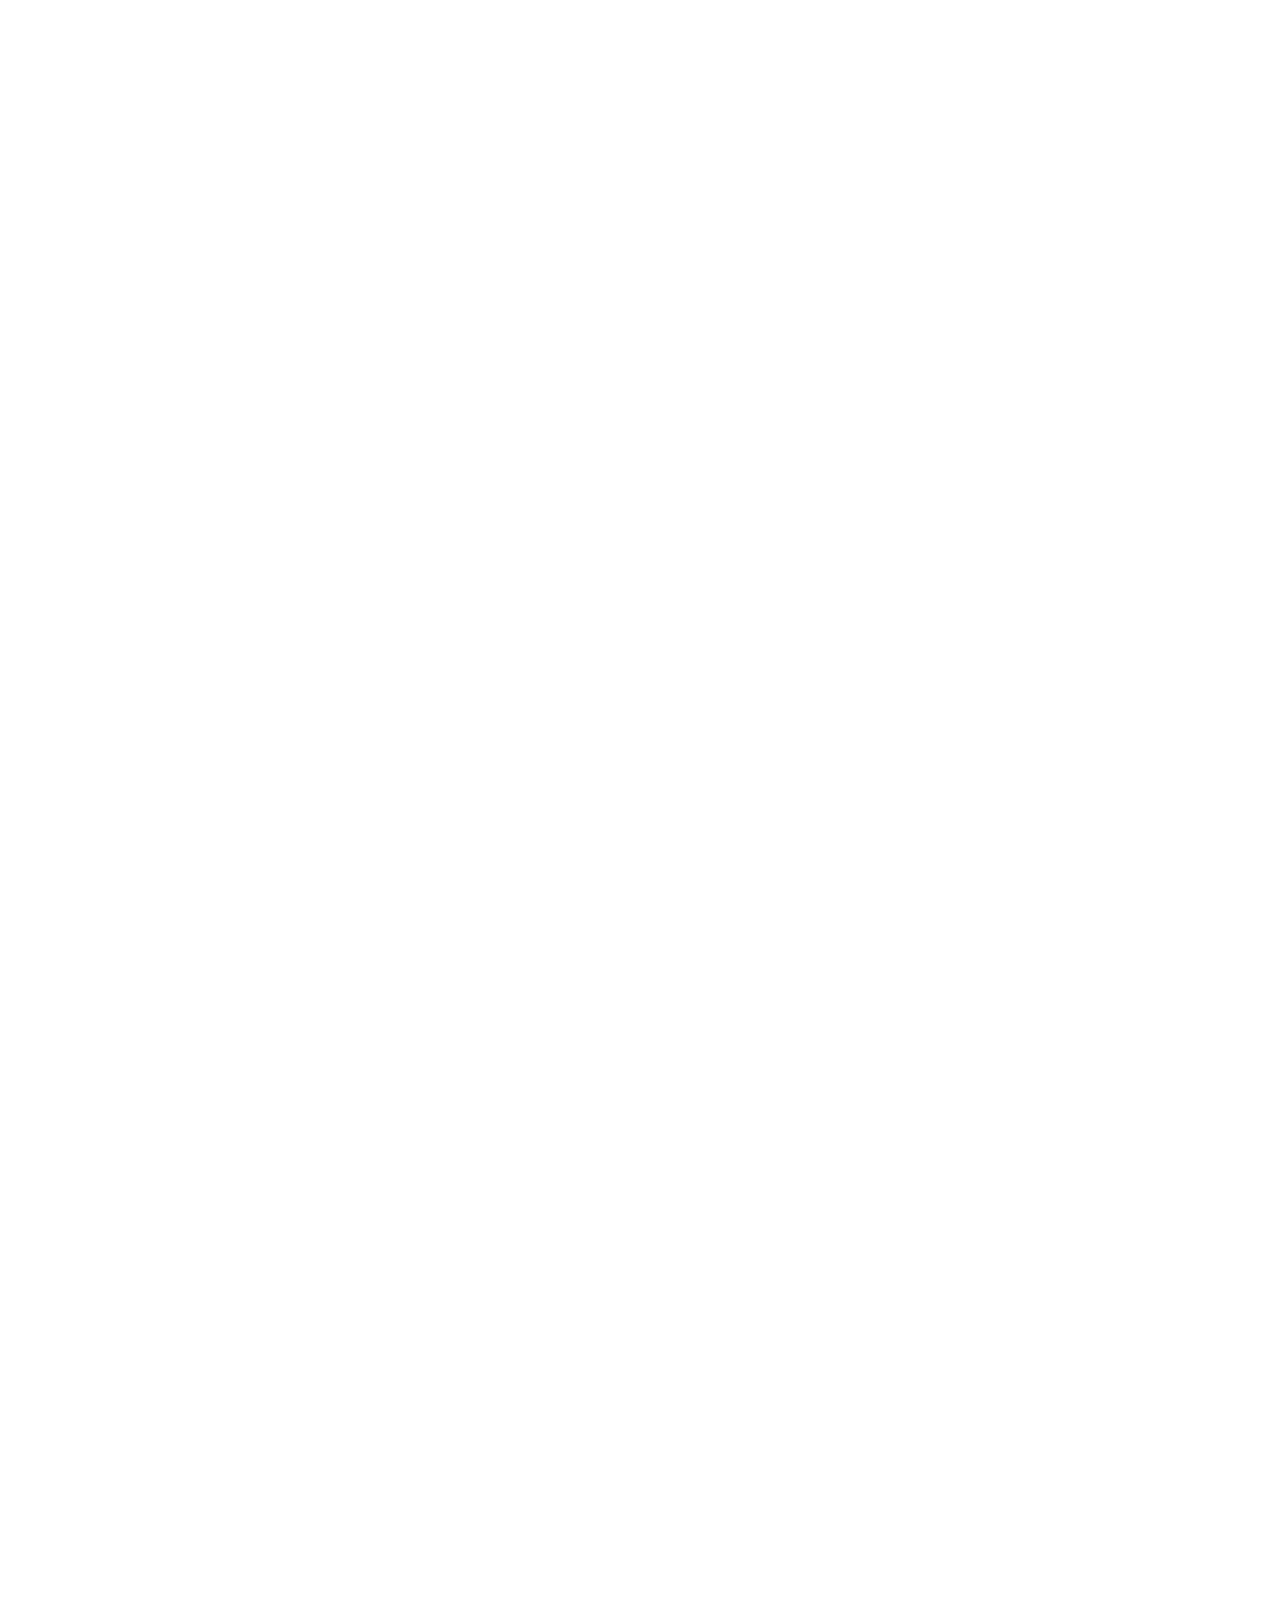
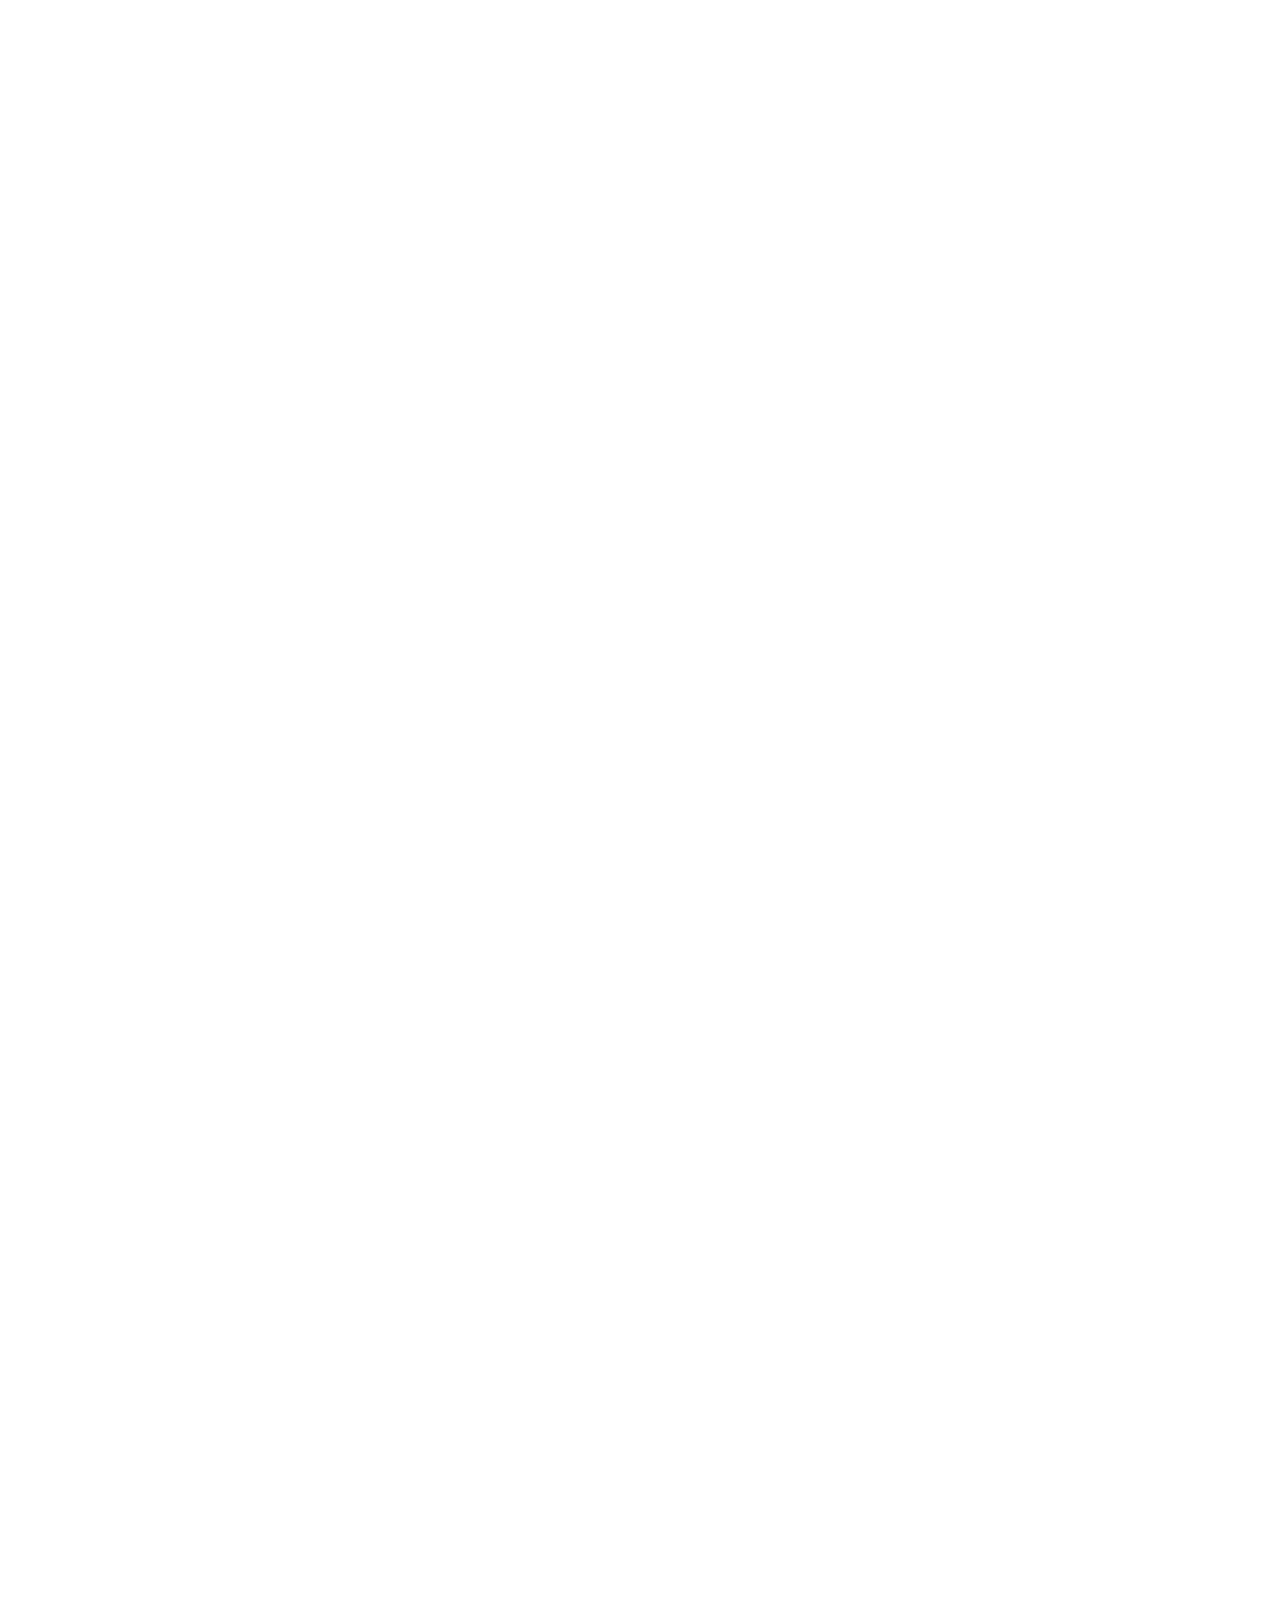
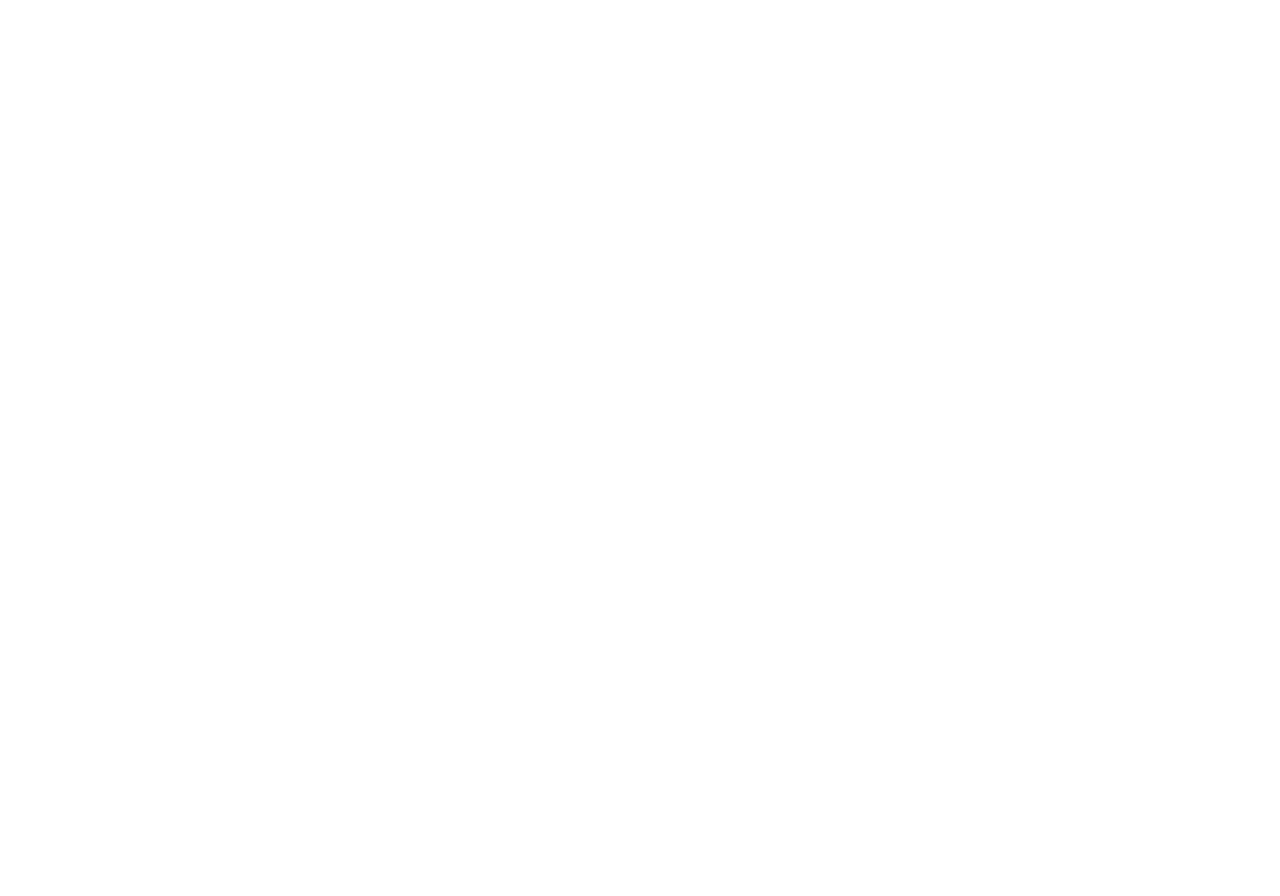
==== commit e2c099f6: "Update index.html" ====
--- a/index.html
+++ b/index.html
@@ -236,7 +236,6 @@
                                         <img src="https://cdn-icons-png.flaticon.com/512/733/733609.png" title="Github" style="height: 40px;" />
                                         <img src="https://raw.githubusercontent.com/tandpfun/skill-icons/main/icons/Postman.svg" title="Postman" style="height: 40px;" />
                                     </div>
-                                    <a href="https://aquastoreid.com" class="btn btn-outline-primary mt-4" target="_blank">Link</a>
                                 </div>
                             </div>
                         </div>
